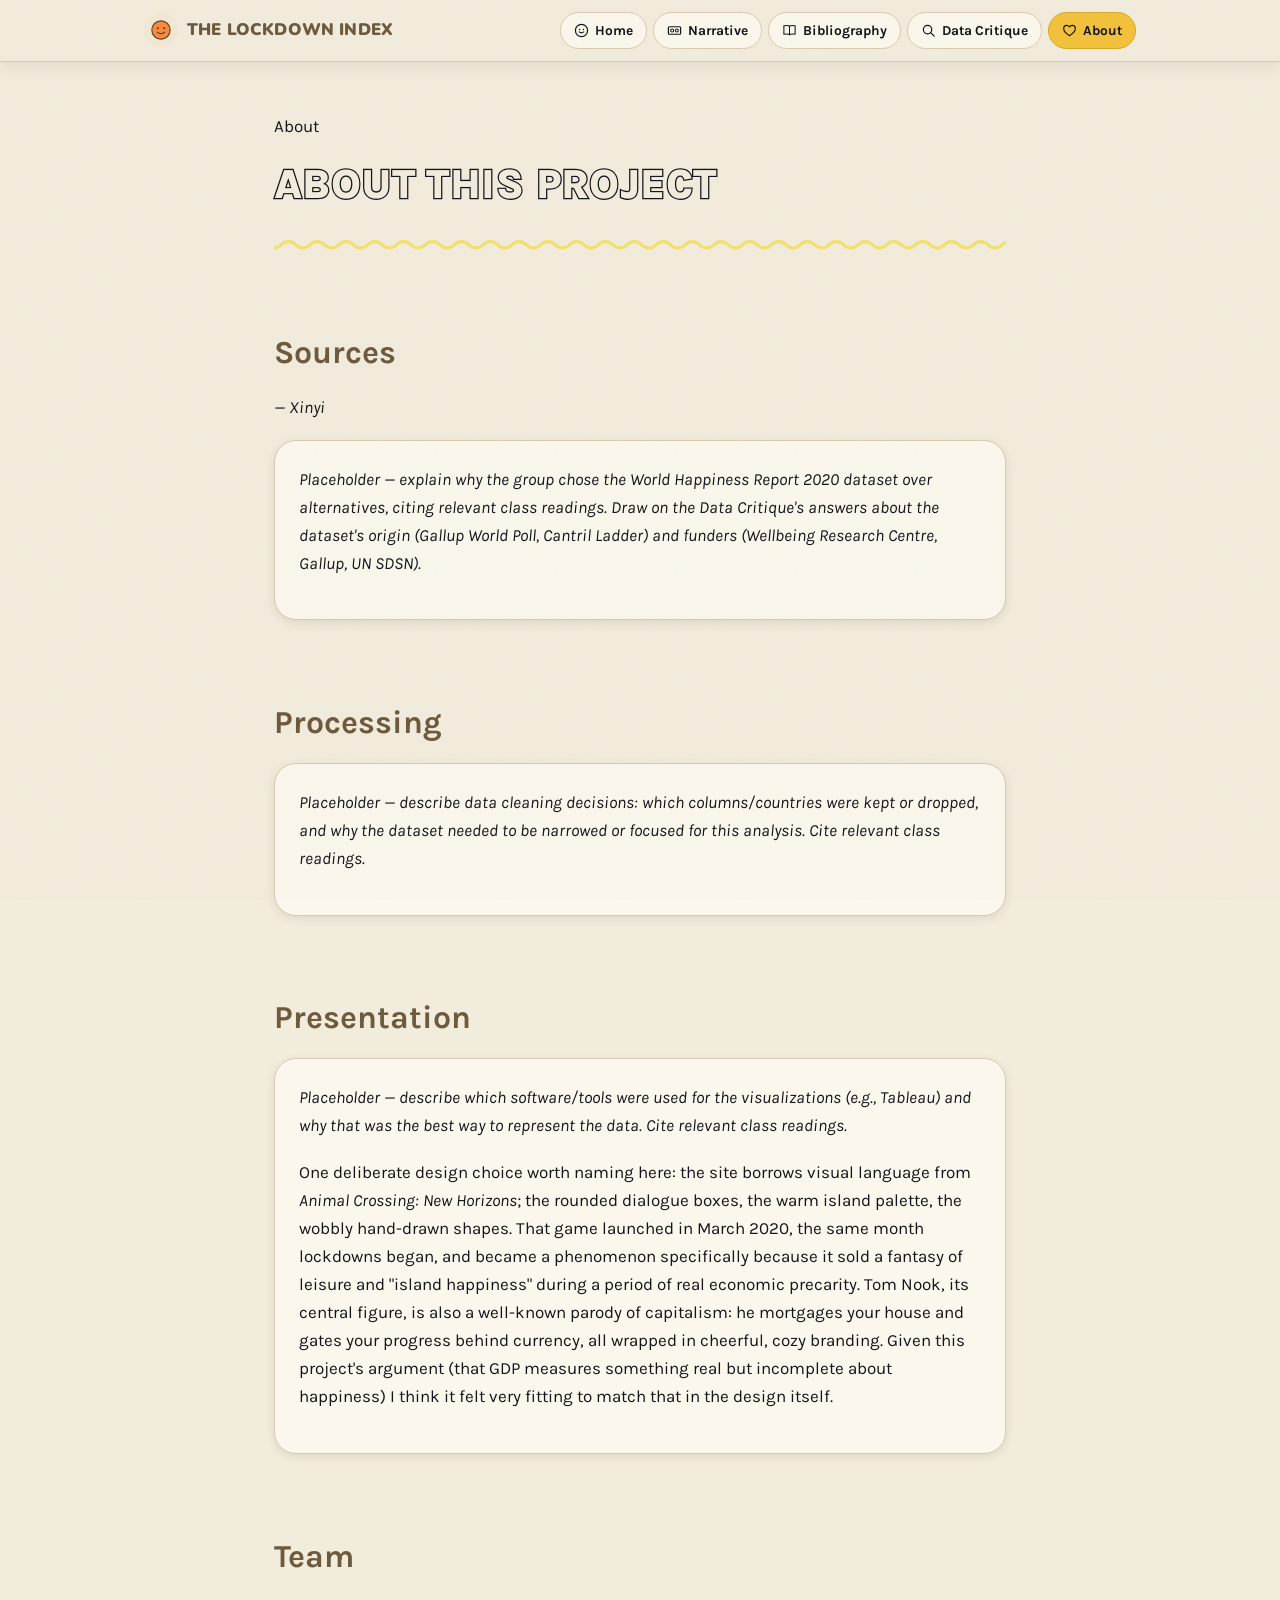
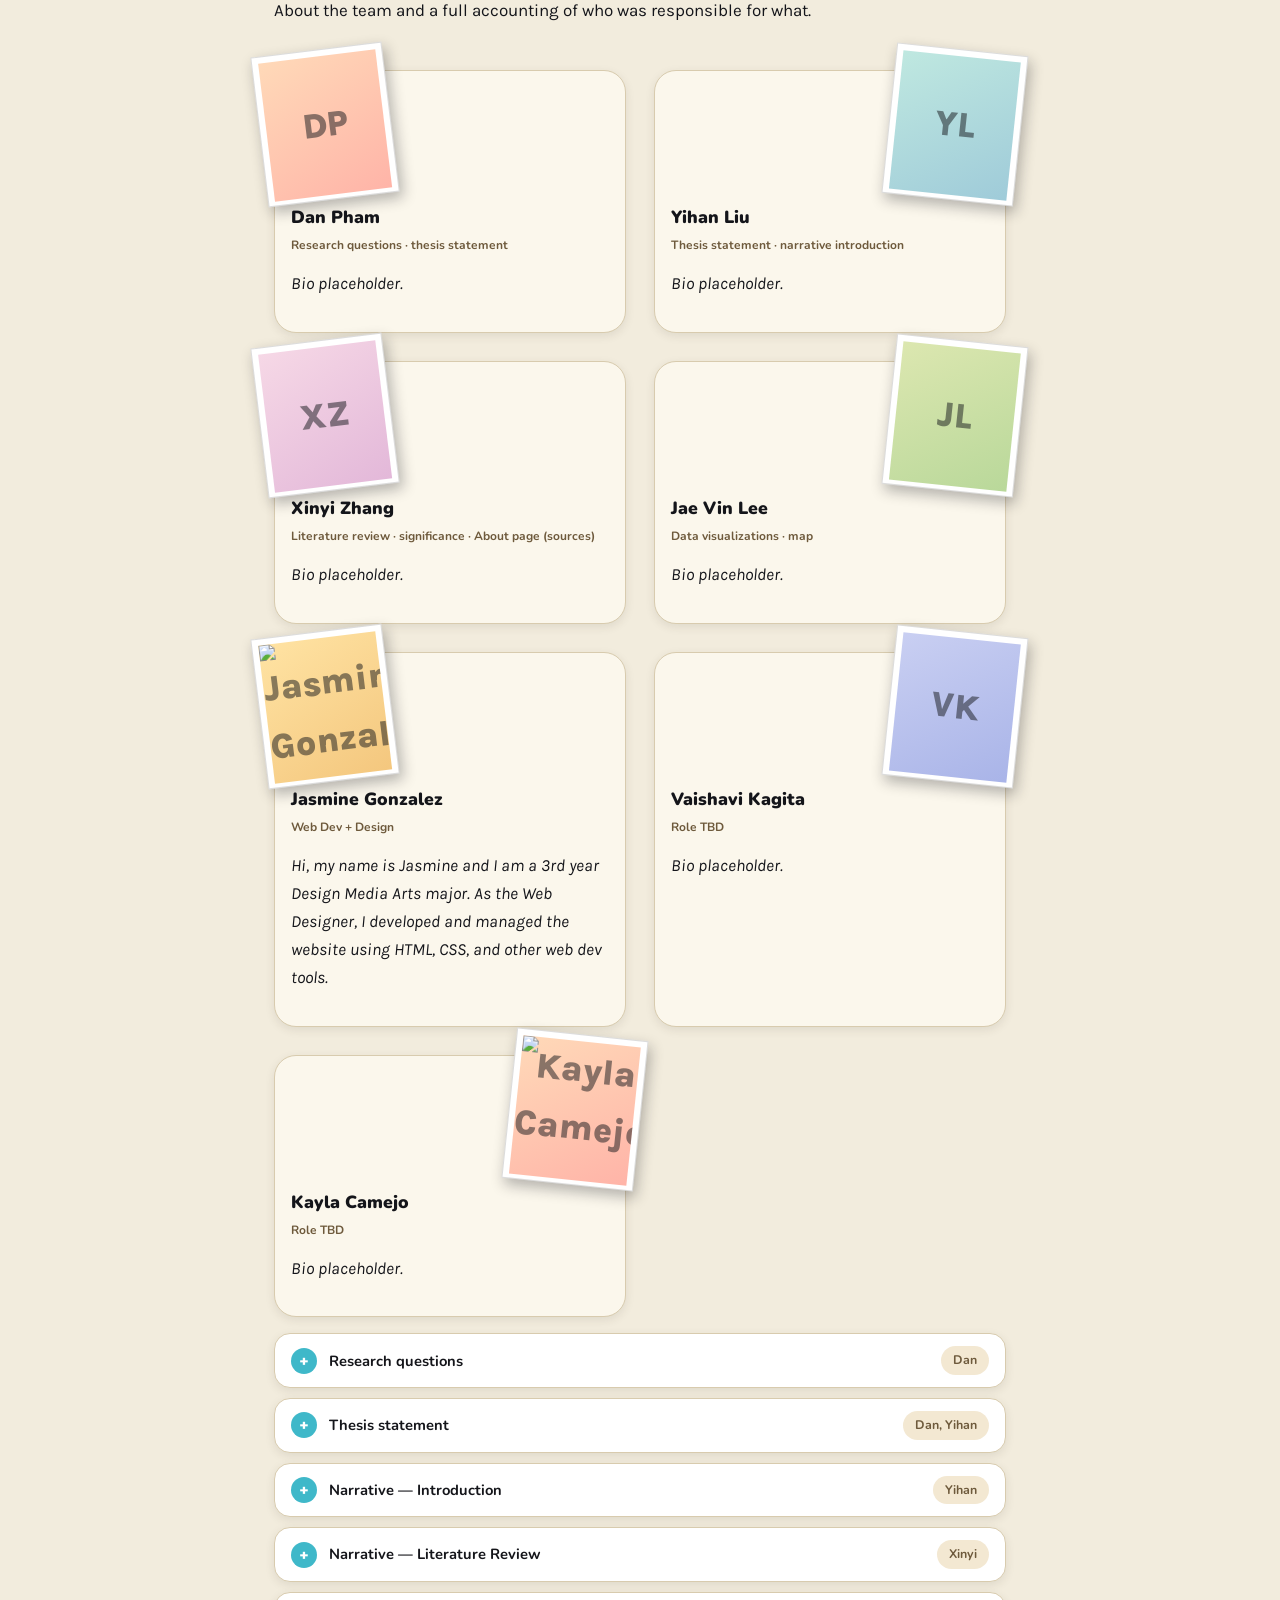
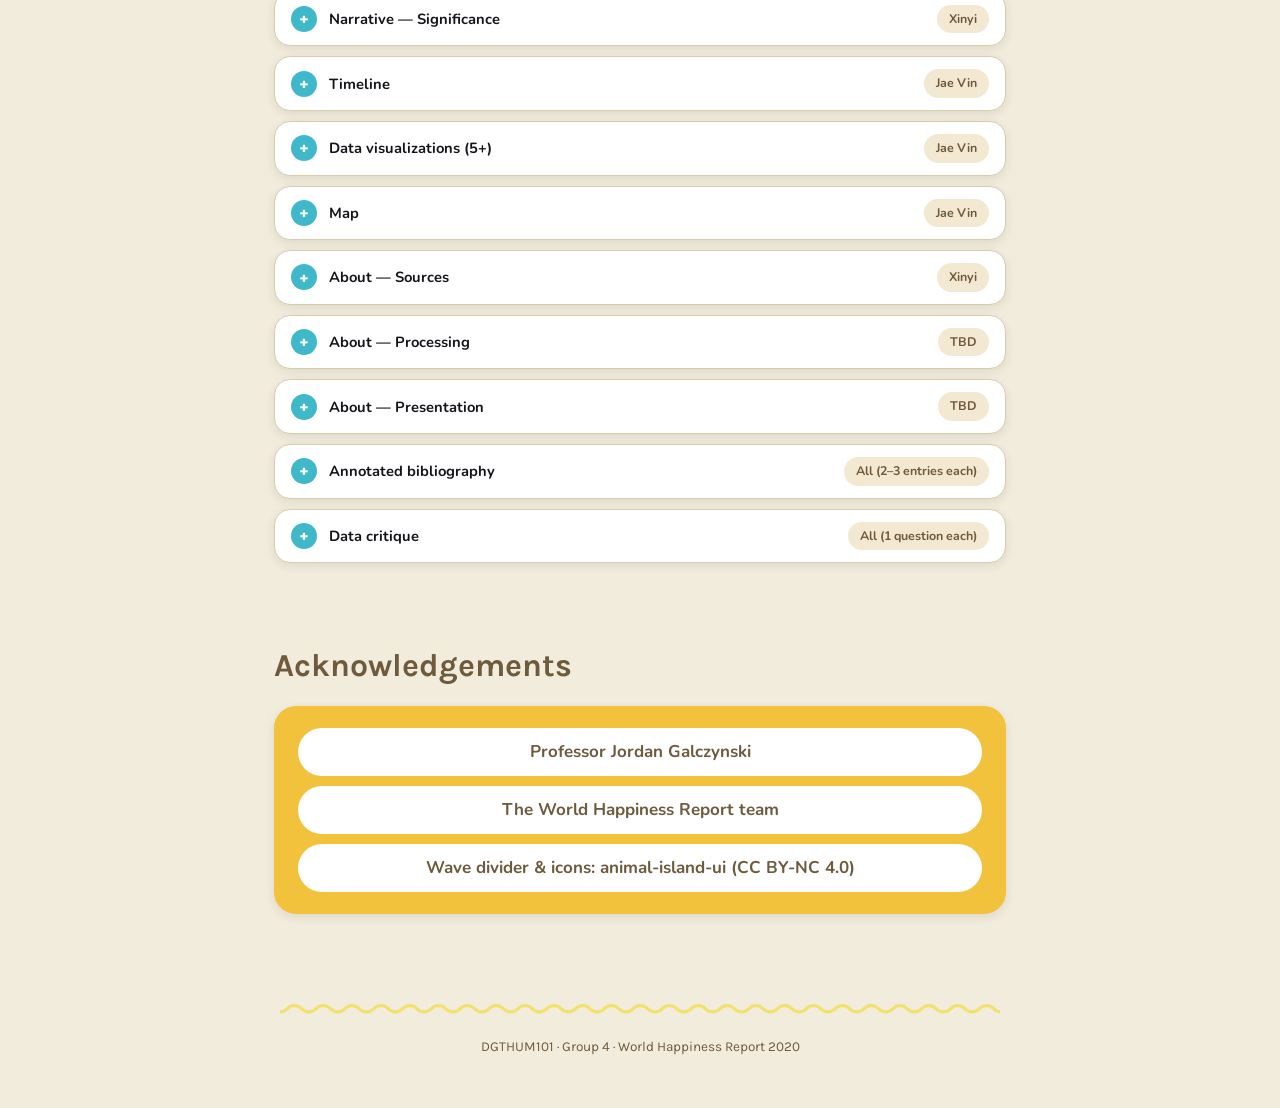
==== about.html @ 24c715d3 "Update about.html" ====
<!DOCTYPE html>
<html lang="en">
<head>
<meta charset="UTF-8">
<meta name="viewport" content="width=device-width, initial-scale=1.0">
<title>About — The Lockdown Index</title>
<link rel="stylesheet" href="css/style.css">
</head>
<body>
<header class="site-nav">
  <div class="wide">
    <a class="brand" href="index.html">
      <span class="brand-badge"><svg viewBox="0 0 24 24" fill="none"><circle cx="12" cy="12" r="10" fill="#FF8A3D" stroke="#5C4A34" stroke-width="1.3"/><circle cx="8.5" cy="10" r="1.2" fill="#5C4A34"/><circle cx="15.5" cy="10" r="1.2" fill="#5C4A34"/><path d="M8 14.5Q12 17.5 16 14.5" stroke="#5C4A34" stroke-width="1.4" fill="none" stroke-linecap="round"/></svg></span>
      The Lockdown Index
    </a>
    <nav>
      <a href="index.html"><svg class="ico" viewBox="0 0 16 16" fill="none"><circle cx="8" cy="8" r="6.5" stroke="currentColor" stroke-width="1.3"/><circle cx="6" cy="7" r="0.8" fill="currentColor"/><circle cx="10" cy="7" r="0.8" fill="currentColor"/><path d="M5.5 9.5Q8 11.5 10.5 9.5" stroke="currentColor" stroke-width="1.1" fill="none" stroke-linecap="round"/></svg>Home</a>
      <a href="narrative.html"><svg class="ico" viewBox="0 0 16 16" fill="none"><rect x="1.5" y="4" width="13" height="8" rx="1" stroke="currentColor" stroke-width="1.3"/><circle cx="5.5" cy="8" r="1.6" stroke="currentColor" stroke-width="1.1"/><circle cx="10.5" cy="8" r="1.6" stroke="currentColor" stroke-width="1.1"/></svg>Narrative</a>
      <a href="bibliography.html"><svg class="ico" viewBox="0 0 16 16" fill="none"><path d="M8 3.5C6.8 2.6 4.8 2.4 2 3v9c2.8-.6 4.8-.4 6 .5 1.2-.9 3.2-1.1 6-.5V3c-2.8-.6-4.8-.4-6 .5Z" stroke="currentColor" stroke-width="1.1" stroke-linejoin="round"/><path d="M8 3.5v9" stroke="currentColor" stroke-width="1.1"/></svg>Bibliography</a>
      <a href="data-critique.html"><svg class="ico" viewBox="0 0 16 16" fill="none"><circle cx="7" cy="7" r="4.5" stroke="currentColor" stroke-width="1.3"/><path d="M10.3 10.3 14 14" stroke="currentColor" stroke-width="1.3" stroke-linecap="round"/></svg>Data Critique</a>
      <a href="about.html"><svg class="ico" viewBox="0 0 16 16" fill="none"><path d="M8 13.5S1.8 9.9 1.8 5.9C1.8 3.9 3.3 2.5 5.1 2.5c1.1 0 2.1.6 2.9 1.6.8-1 1.8-1.6 2.9-1.6 1.8 0 3.3 1.4 3.3 3.4 0 4-6.2 7.6-6.2 7.6Z" stroke="currentColor" stroke-width="1.2" stroke-linejoin="round"/></svg>About</a>
    </nav>
  </div>
</header>

<section class="wrap reveal" style="padding-top:50px;">
  <span class="eyebrow" style="display:block; margin-bottom:10px;">About</span>
  <h1 style="font-size:clamp(1.9rem,4vw,2.6rem)">About This Project</h1>
  <div class="wave-divider" aria-hidden="true"></div>

  <h2>Sources</h2>
  <p><em>— Xinyi</em></p>
  <div class="card">
    <p><em>Placeholder — explain why the group chose the World Happiness Report 2020 dataset over alternatives, citing relevant class readings. Draw on the Data Critique's answers about the dataset's origin (Gallup World Poll, Cantril Ladder) and funders (Wellbeing Research Centre, Gallup, UN SDSN).</em></p>
  </div>

  <h2>Processing</h2>
  <div class="card">
    <p><em>Placeholder — describe data cleaning decisions: which columns/countries were kept or dropped, and why the dataset needed to be narrowed or focused for this analysis. Cite relevant class readings.</em></p>
  </div>

  <h2>Presentation</h2>
  <div class="card">
    <p><em>Placeholder — describe which software/tools were used for the visualizations (e.g., Tableau) and why that was the best way to represent the data. Cite relevant class readings.</em></p>
    <p>One deliberate design choice worth naming here: the site borrows visual language from <em>Animal Crossing: New Horizons</em>; the rounded dialogue boxes, the warm island palette, the wobbly hand-drawn shapes. That game launched in March 2020, the same month lockdowns began, and became a phenomenon specifically because it sold a fantasy of leisure and "island happiness" during a period of real economic precarity. Tom Nook, its central figure, is also a well-known parody of capitalism: he mortgages your house and gates your progress behind currency, all wrapped in cheerful, cozy branding. Given this project's argument (that GDP measures something real but incomplete about happiness) I think it felt very fitting to match that in the design itself.</p>
  </div>

  <h2>Team</h2>
  <p>About the team and a full accounting of who was responsible for what.</p>
  <!-- btw to swap in a real photo: replace <div class="photo">XX</div> with
       <div class="photo"><img src="assets/img/yourname.jpg" alt="Name"></div> -->

  <div class="bio-grid">
    <div class="bio-card"><div class="polaroid polaroid-left"><div class="photo">DP</div></div><h3>Dan Pham</h3><p class="role">Research questions · thesis statement</p><p><em>Bio placeholder.</em></p></div>
    <div class="bio-card"><div class="polaroid polaroid-right"><div class="photo">YL</div></div><h3>Yihan Liu</h3><p class="role">Thesis statement · narrative introduction</p><p><em>Bio placeholder.</em></p></div>
    <div class="bio-card"><div class="polaroid polaroid-left"><div class="photo">XZ</div></div><h3>Xinyi Zhang</h3><p class="role">Literature review · significance · About page (sources)</p><p><em>Bio placeholder.</em></p></div>
    <div class="bio-card"><div class="polaroid polaroid-right"><div class="photo">JL</div></div><h3>Jae Vin Lee</h3><p class="role">Data visualizations · map</p><p><em>Bio placeholder.</em></p></div>
<div class="bio-card"><div class="polaroid polaroid-left"><div class="photo"><img src="https://media.licdn.com/dms/image/v2/D5603AQHyYE_ZLEH10w/profile-displayphoto-shrink_800_800/B56ZaaCefDG4Ac-/0/1746341062933?e=1786579200&v=beta&t=XtdCIUmSx7S0m_EytQ34dIYVS0S2Y4coOdFLhphQ9JE" alt="Jasmine Gonzalez"></div></div><h3>Jasmine Gonzalez</h3><p class="role">Web Dev + Design </p><p><em>Hi, my name is Jasmine and I am a 3rd year Design Media Arts major. As the Web Designer, I developed and managed the website using HTML, CSS, and other web dev tools.</em></p></div>
    <div class="bio-card"><div class="polaroid polaroid-right"><div class="photo">VK</div></div><h3>Vaishavi Kagita</h3><p class="role">Role TBD</p><p><em>Bio placeholder.</em></p></div>
<div class="bio-card"><div class="polaroid polaroid-right"><div class="photo"><img src="https://i.postimg.cc/fWCf961j/Kayla-Camejo.jpg" alt="Kayla Camejo"></div></div><h3>Kayla Camejo</h3><p class="role">Role TBD</p><p><em>Bio placeholder.</em></p></div>  </div>

  <ul class="role-list">
    <li class="role-row"><span class="role-badge">+</span><span class="role-name">Research questions</span><span class="role-who">Dan</span></li>
    <li class="role-row"><span class="role-badge">+</span><span class="role-name">Thesis statement</span><span class="role-who">Dan, Yihan</span></li>
    <li class="role-row"><span class="role-badge">+</span><span class="role-name">Narrative — Introduction</span><span class="role-who">Yihan</span></li>
    <li class="role-row"><span class="role-badge">+</span><span class="role-name">Narrative — Literature Review</span><span class="role-who">Xinyi</span></li>
    <li class="role-row"><span class="role-badge">+</span><span class="role-name">Narrative — Significance</span><span class="role-who">Xinyi</span></li>
    <li class="role-row"><span class="role-badge">+</span><span class="role-name">Timeline</span><span class="role-who">Jae Vin</span></li>
    <li class="role-row"><span class="role-badge">+</span><span class="role-name">Data visualizations (5+)</span><span class="role-who">Jae Vin</span></li>
    <li class="role-row"><span class="role-badge">+</span><span class="role-name">Map</span><span class="role-who">Jae Vin</span></li>
    <li class="role-row"><span class="role-badge">+</span><span class="role-name">About — Sources</span><span class="role-who">Xinyi</span></li>
    <li class="role-row"><span class="role-badge">+</span><span class="role-name">About — Processing</span><span class="role-who">TBD</span></li>
    <li class="role-row"><span class="role-badge">+</span><span class="role-name">About — Presentation</span><span class="role-who">TBD</span></li>
    <li class="role-row"><span class="role-badge">+</span><span class="role-name">Annotated bibliography</span><span class="role-who">All (2–3 entries each)</span></li>
    <li class="role-row"><span class="role-badge">+</span><span class="role-name">Data critique</span><span class="role-who">All (1 question each)</span></li>
  </ul>

  <h2>Acknowledgements</h2>
  <div class="ac-settings-panel">
    <p>Professor Jordan Galczynski</p>
    <p>The World Happiness Report team</p>
    <p>Wave divider &amp; icons: animal-island-ui (CC BY-NC 4.0)</p>
  </div>

</section>

<footer>
  <div class="wrap">DGTHUM101 · Group 4 · World Happiness Report 2020</div>
</footer>

<script src="js/main.js"></script>
</body>
</html>
---- css/style.css ----
/* ============================================================
   THE LOCKDOWN INDEX — style system
   2019–2020, disposable-camera flash, scrapbook-collage aesthetic
   built around the World Happiness Report's ladder score.
   ============================================================ */

@import url('https://fonts.googleapis.com/css2?family=Karla:wght@400;500;600;700;800&family=IBM+Plex+Mono:wght@500&family=Nunito:wght@500;700;900&display=swap');

:root {
  --paper:   #F2ECDD; /* disposable-camera flash white balance */
  --ink:     #14151A; /* near-black */
  --pink:    #FF5FA8; /* Cuco logo / heart stickers */
  --sunset:  #FF8A3D; /* sunset gradient */
  --frog:    #7ED957; /* sunglasses-frog green */
  --flash:   #3FB8C9; /* disposable flash teal / mask blue */
  --line:    rgba(20,21,26,0.15);
  --max-w: 780px;

  /* secondary "island" palette — warm/soft, used for AC-flavored touches
     (nav, RQ tags, the homepage's lower sections) layered on top of the
     main scrapbook palette above, not replacing it */
  --ac-bg:      #FBF7EC;
  --ac-bg2:     #F3E8D2;
  --ac-border:  #D8CBAE;
  --ac-text:    #6E5A3C;
  --ac-text2:   #9F927D;
  --ac-gold:    #F3C23C;
  --ac-teal:    #3FB8C9; /* same hue as --flash, keeps the two palettes related */
  --ac-radius:  22px;
  --ac-shadow:  0 3px 10px rgba(61,52,40,0.1);
  --ac-shadow-lg: 0 10px 26px rgba(61,52,40,0.14);
}

* { box-sizing: border-box; }
html { scroll-behavior: smooth; }

/* ---------- grain / slight JPEG-compression texture, over everything ---------- */
body::after {
  content: "";
  position: fixed;
  inset: 0;
  z-index: 999;
  pointer-events: none;
  opacity: 0.05;
  mix-blend-mode: multiply;
  background-image: url("data:image/svg+xml;utf8,<svg xmlns='http://www.w3.org/2000/svg' width='120' height='120'><filter id='n'><feTurbulence type='fractalNoise' baseFrequency='0.85' numOctaves='2' stitchTiles='stitch'/></filter><rect width='100%25' height='100%25' filter='url(%23n)'/></svg>");
}

body {
  margin: 0;
  background: var(--paper);
  color: var(--ink);
  font-family: 'Karla', sans-serif;
  font-size: 17px;
  line-height: 1.65;
  overflow-x: hidden;
}

h1, .display {
  font-family: 'Karla', sans-serif;
  font-weight: 800;
  text-transform: uppercase;
  letter-spacing: 0.01em;
  -webkit-text-stroke: 1.5px var(--ink);
  paint-order: stroke fill;
  margin: 0 0 0.4em;
}

h1 { font-size: clamp(2.4rem, 6.5vw, 4.4rem); -webkit-text-stroke: 2.5px var(--ink); color: var(--paper); }
h2 { font-family: 'Karla', sans-serif; font-weight: 700; text-transform: none; letter-spacing: 0; font-size: clamp(1.4rem, 3vw, 2rem); margin: 2.4em 0 0.4em; color: var(--ac-text); -webkit-text-stroke: 0; }
h3 { font-family: 'Karla', sans-serif; font-size: 1.1rem; font-weight: 700; text-transform: none; -webkit-text-stroke: 0; letter-spacing: 0; margin: 0 0 0.4em; }

a { color: var(--ink); text-decoration-color: var(--pink); text-decoration-thickness: 3px; }
a:hover { color: #7A0038; }

p { margin: 0 0 1.1em; }

.wrap { max-width: var(--max-w); margin: 0 auto; padding: 0 24px; }
.wide { max-width: 1040px; margin: 0 auto; padding: 0 24px; }

/* ---------- timestamp motif ---------- */
.stamp {
  position: absolute;
  font-family: 'IBM Plex Mono', monospace;
  font-weight: 500;
  font-size: 0.72rem;
  color: var(--sunset);
  background: rgba(20,21,26,0.55);
  padding: 2px 6px;
  border-radius: 2px;
  letter-spacing: 0.03em;
  pointer-events: none;
}

/* ---------- Nav ---------- */
.site-nav {
  position: sticky;
  top: 0;
  z-index: 50;
  background: var(--paper);
  border-bottom: 1px solid var(--ac-border);
  box-shadow: 0 4px 14px rgba(61,52,40,0.08);
}

.site-nav .wide { display: flex; align-items: center; justify-content: space-between; padding-top: 12px; padding-bottom: 12px; flex-wrap: wrap; gap: 10px; }

.brand { display: flex; align-items: center; gap: 9px; font-family: 'Nunito', sans-serif; font-weight: 900; font-size: 1.05rem; text-decoration: none; color: var(--ac-text); text-transform: uppercase; letter-spacing: 0.01em; }
.brand svg { width: 22px; height: 22px; display: block; }
.brand .brand-badge {
  display: flex;
  align-items: center;
  justify-content: center;
  width: 34px;
  height: 34px;
  border-radius: 50%;
  background: var(--ac-bg2);
}

.site-nav nav { display: flex; gap: 6px; flex-wrap: wrap; font-weight: 700; font-size: 0.86rem; align-items: center; }
.site-nav nav a {
  text-decoration: none;
  padding: 6px 13px;
  border-radius: 999px;
  border: 1.5px solid var(--ac-border);
  display: flex;
  align-items: center;
  gap: 6px;
  color: var(--ink);
  background: var(--ac-bg);
  transition: background 0.15s ease, border-color 0.15s ease;
}
.site-nav nav a:hover { background: var(--ac-bg2); border-color: var(--ac-text2); }
.site-nav nav a.active { background: var(--ac-gold); border-color: #D9A926; }
.site-nav nav a .ico { width: 15px; height: 15px; flex-shrink: 0; }

/* ---------- Hero / sticker field (index only) ---------- */
.hero {
  position: relative;
  padding: 84px 0 30px;
  text-align: center;
  overflow: hidden;
  background: #6FA3AC;
  color: var(--paper);
}

.hero .eyebrow {
  font-family: 'IBM Plex Mono', monospace;
  text-transform: uppercase;
  letter-spacing: 0.16em;
  font-size: 0.75rem;
  color: var(--ac-gold);
  margin-bottom: 16px;
  position: relative;
  z-index: 3;
}

.hero h1 { max-width: 780px; margin: 0 auto; position: relative; z-index: 3; }

.hero .sub {
  max-width: 620px;
  margin: 16px auto 0;
  color: #D9D4C4;
  font-size: 1.05rem;
  position: relative;
  z-index: 3;
}

/* title-orbit wraps just the eyebrow + h1, giving the stickers a frame to
   ring around — generous top/bottom padding so they can sit outside the
   text's own box without getting clipped or colliding with .sub below. */
.title-orbit {
  position: relative;
  padding: 40px 0 40px;
  max-width: 900px;
  margin: 0 auto;
}

.sticker-field {
  position: absolute;
  inset: 0;
  z-index: 1; /* sits behind the title text (z-index 3) so letters stay legible */
  pointer-events: none;
}

/* second, wider decorative layer — anchors to the whole .hero rather than
   just the title box, so a few stickers can drift near the research
   questions lower down. Hidden on narrow screens where there's no
   margin outside the card list to put them. */
.sticker-field.ambient { display: none; }
@media (min-width: 900px) {
  .sticker-field.ambient { display: block; }
}

.sticker {
  position: absolute;
  width: 64px;
  height: 64px;
  will-change: transform;
}
.sticker img { transform: scale(1.4); }

.rq-list {
  list-style: none;
  margin: 40px auto 0;
  padding: 0;
  max-width: 720px;
  display: grid;
  gap: 14px;
  text-align: left;
  position: relative;
  z-index: 3;
}

.rq-list li {
  background: var(--ac-bg);
  color: var(--ink);
  border: 1.5px solid var(--ac-border);
  border-radius: var(--ac-radius);
  padding: 16px 20px;
  box-shadow: var(--ac-shadow);
  transition: transform 0.18s ease, box-shadow 0.18s ease;
}
.rq-list li:hover { transform: translateY(-3px); box-shadow: var(--ac-shadow-lg); }

.rq-tag {
  font-family: 'Nunito', sans-serif;
  font-weight: 700;
  font-size: 0.68rem;
  color: var(--ac-text);
  background: var(--ac-gold);
  display: inline-block;
  padding: 3px 11px;
  border-radius: 999px;
  margin-bottom: 8px;
  letter-spacing: 0.02em;
}

/* ---------- Ladder scroll strip ---------- */
.ladder-strip { position: relative; padding: 36px 0 0; background: #6FA3AC; }
.ladder-track { position: relative; height: 6px; background: rgba(242,236,221,0.2); border-radius: 4px; max-width: 720px; margin: 0 auto; }
.ladder-track::before { content: ""; position: absolute; inset: 0; border-radius: 4px; background: linear-gradient(90deg, var(--pink), var(--sunset) 55%, var(--frog)); }
.ladder-labels { max-width: 720px; margin: 10px auto 0; display: flex; justify-content: space-between; font-family: 'IBM Plex Mono', monospace; font-size: 0.78rem; color: #D9D4C4; }

/* organic shoreline transition from the dark hero into the paper content
   below — an island coastline instead of a hard rectangular cut */
.shore-divider { display: block; line-height: 0; background: #6FA3AC; }
.shore-divider svg { display: block; width: 100%; height: 56px; }

/* the "island" panel — wraps the homepage's lower sections in one warm
   rounded container instead of separate disconnected blocks */
.island {
  background: var(--ac-bg2);
  padding: 8px 0 40px;
}
.island .wrap { padding-top: 28px; }

/* ---------- Narrative jump-menu — Animal Crossing dialogue-box style ---------- */

/* shared: keep the nav out of doc flow on mobile so it doesn't push content
   around before JS/CSS decides which variant to show */
.narrative-toc { position: relative; z-index: 45; }

/* ===== Desktop: floating Animal Crossing-style dialogue box ===== */
.ac-menu { display: none; }

@media (min-width: 1140px) {
  .ac-menu {
    display: block;
    position: fixed;
    top: 50%;
    right: 20px;
    transform: translateY(-50%);
    width: 208px;
    z-index: 45;
    font-family: 'Nunito', 'Karla', sans-serif;
  }

  /* the butter-yellow options textbox — sits up and to the right, so it
     overlaps down onto the right corner of the name/speech bubble below */
  .ac-panel { position: relative; padding: 20px 16px 28px 22px; margin-left: 26px; }
  .ac-panel-bg {
    position: absolute;
    inset: 0;
    width: 100%;
    height: 100%;
    z-index: 0;
  }
  .ac-panel-list {
    position: relative;
    z-index: 1;
    list-style: none;
    margin: 0;
    padding: 0;
    display: grid;
    gap: 12px;
  }
  .ac-panel a {
    position: relative;
    display: block;
    text-decoration: none;
    color: #6E6259;
    font-family: 'Nunito', sans-serif;
    font-weight: 700;
    font-size: 0.86rem;
    line-height: 1.3;
  }
  /* the highlight is a low, partial band behind the text — covering
     roughly the bottom 60% of the letterforms, offset toward the
     baseline, the way it actually reads in-game rather than a pill that
     fully encloses the text */
  .ac-panel a .ac-label { position: relative; display: inline-block; padding: 1px 6px; }
  .ac-panel a .ac-label::before {
    content: "";
    position: absolute;
    z-index: -1;
    left: -6px;
    right: -6px;
    bottom: 0;
    height: 62%;
    border-radius: 999px;
    background: transparent;
    transition: background 0.12s ease;
  }
  .ac-panel a:hover .ac-label::before,
  .ac-panel a.active .ac-label::before {
    background: #F3C23C;
  }
  /* hand cursor — the one element that DOES get an outline, since that's
     how it reads in-game (a white glove with a dark line around it) */
  .ac-cursor {
    position: absolute;
    left: -19px;
    top: 50%;
    transform: translateY(-55%) scale(0.9);
    opacity: 0;
    transition: opacity 0.12s ease;
    pointer-events: none;
  }
  .ac-panel a:hover .ac-cursor,
  .ac-panel a.active .ac-cursor { opacity: 1; }

  /* the name + "Menu" bubble — ONE unit, pulled left so the panel above
     overlaps down onto its right corner, matching the reference layout */
  .ac-speech-wrap { position: relative; width: 90%; margin: -8px 0 0 -8px; height: 60px; }
  .ac-speech-bg {
    position: absolute;
    inset: 0;
    width: 100%;
    height: 100%;
  }
  /* nameplate — reddish, sitting a little off-kilter with a slight tilt,
     like a tag that's been stuck on rather than perfectly placed */
  .ac-nameplate {
    position: absolute;
    top: -13px;
    left: 2px;
    z-index: 2;
    width: fit-content;
    background: #E8677E;
    border-radius: 999px;
    padding: 2px 14px;
    font-family: 'Nunito', sans-serif;
    font-weight: 700;
    font-size: 0.74rem;
    color: #FFF3DC;
    box-shadow: 0 3px 6px rgba(20,21,26,0.22);
    transform: rotate(-7deg);
  }
  .ac-speech-text {
    position: relative;
    z-index: 1;
    height: 100%;
    display: flex;
    align-items: center;
    justify-content: center;
    padding-top: 8px;
    font-family: 'Nunito', sans-serif;
    font-weight: 900;
    font-size: 0.9rem;
    color: #6E6259;
  }
  .speech-icon { width: 18px; height: 15px; margin-right: 2px; }
}

@media (min-width: 1140px) and (max-height: 700px) {
  .ac-menu { position: sticky; top: 90px; transform: none; margin-left: auto; }
}

/* ===== Mobile/tablet fallback: simple sticky pill bar ===== */
.toc-mobile {
  position: sticky;
  top: 61px;
  background: var(--paper);
  padding: 10px 0 14px;
}
.toc-mobile .toc-box { max-width: 1000px; margin: 0 auto; padding: 0 24px; }
.toc-mobile .toc-panel {
  background: #FBE9AE;
  border-radius: 24px;
  box-shadow: 0 5px 12px rgba(20,21,26,0.15);
  padding: 10px 14px;
}
.toc-mobile .toc-row {
  display: flex;
  gap: 8px;
  overflow-x: auto;
  -webkit-overflow-scrolling: touch;
  scrollbar-width: thin;
  padding-bottom: 2px;
}
.toc-mobile .toc-label {
  font-family: 'Nunito', sans-serif;
  font-weight: 700;
  font-size: 0.8rem;
  color: #7A6A55;
  align-self: center;
  flex-shrink: 0;
  padding-right: 6px;
  white-space: nowrap;
}
.toc-mobile a {
  flex-shrink: 0;
  white-space: nowrap;
  display: inline-flex;
  align-items: center;
  font-family: 'Nunito', sans-serif;
  font-weight: 500;
  font-size: 0.84rem;
  padding: 7px 15px;
  border-radius: 999px;
  background: #FFF6E4;
  text-decoration: none;
  color: #6E6259;
  box-shadow: 0 3px 6px rgba(20,21,26,0.14);
  transition: background 0.15s ease, transform 0.12s ease;
}
.toc-mobile a:hover { transform: translateY(-2px); }
.toc-mobile a.active { background: #F3C23C; color: #5E4E20; }

@media (min-width: 1140px) {
  .toc-mobile { display: none; }
}

/* ---------- Back to top ---------- */
.back-to-top {
  position: fixed;
  right: 20px;
  bottom: 20px;
  z-index: 60;
  width: 46px;
  height: 46px;
  border-radius: 50%;
  background: #F8F8F0;
  color: var(--ac-text);
  border: none;
  display: flex;
  align-items: center;
  justify-content: center;
  cursor: pointer;
  box-shadow: 0 4px 0 0 #BDAEA0;
  opacity: 0;
  transform: translateY(10px);
  pointer-events: none;
  transition: opacity 0.2s ease, transform 0.2s ease, box-shadow 0.15s ease;
}
.back-to-top.is-visible { opacity: 1; transform: translateY(0); pointer-events: auto; }
.back-to-top:hover { background: var(--ac-gold); box-shadow: 0 5px 0 0 #BDAEA0; transform: translateY(-1px); }
.back-to-top:active { box-shadow: 0 1px 0 0 #BDAEA0; transform: translateY(3px); }
.back-to-top svg { width: 18px; height: 18px; }

@media (max-width: 560px) {
  .toc-mobile { top: 0; }
}

/* ---------- reveal-on-scroll ---------- */
.reveal { opacity: 0; transform: translateY(22px); transition: opacity 0.55s ease, transform 0.55s ease; }
.reveal.is-visible { opacity: 1; transform: translateY(0); }

/* ---------- Sections / cards ---------- */
section { padding: 20px 0; }

.card { background: var(--ac-bg); border: 1.5px solid var(--ac-border); border-radius: var(--ac-radius); padding: 24px; box-shadow: var(--ac-shadow); transition: transform 0.18s ease, box-shadow 0.18s ease; }
.card:hover { transform: translateY(-3px); box-shadow: var(--ac-shadow-lg); }

/* ---------- Lifted-shadow button/card (from animal-island-ui's real
   .btn-primary values — a flat offset shadow with no blur, for select
   stand-out elements only, not applied globally) ---------- */
.btn-lifted {
  display: inline-flex;
  align-items: center;
  gap: 6px;
  font-family: 'Nunito', sans-serif;
  font-weight: 700;
  font-size: 0.92rem;
  text-decoration: none;
  color: #794F27;
  background: #F8F8F0;
  border-radius: 50px;
  padding: 11px 26px;
  box-shadow: 0 5px 0 0 #BDAEA0;
  transition: transform 0.15s ease, box-shadow 0.15s ease;
}
.btn-lifted:hover { transform: translateY(-1px); box-shadow: 0 6px 0 0 #BDAEA0; color: #794F27; }
.btn-lifted:active { transform: translateY(2px); box-shadow: 0 1px 0 0 #BDAEA0; }

.card.card-lifted { box-shadow: 0 6px 0 0 #BDAEA0; }
.card.card-lifted:hover { box-shadow: 0 8px 0 0 #BDAEA0; transform: translateY(-3px); }

.wave-divider {
  height: 10px;
  margin: 22px 0 30px;
  background-image: url('../assets/img/ac-icons/wave-yellow.svg');
  background-repeat: repeat-x;
  background-size: auto 10px;
}

.viz-slot, .map-slot, .timeline-slot {
  position: relative;
  border: 3px dashed var(--ac-border);
  border-radius: var(--ac-radius);
  background: var(--ac-bg);
  padding: 32px 20px;
  text-align: center;
  margin: 26px 0;
  color: var(--ac-text);
}
.viz-slot h4, .map-slot h4, .timeline-slot h4 { font-family: 'Nunito', sans-serif; font-weight: 700; font-size: 0.82rem; text-transform: uppercase; letter-spacing: 0.04em; margin: 0 0 6px; display: flex; align-items: center; justify-content: center; gap: 6px; }
.slot-icon { width: 20px; height: 20px; display: inline-block; }

.viz-grid { display: grid; grid-template-columns: repeat(auto-fit, minmax(260px, 1fr)); gap: 20px; }

/* ---------- polaroid / postcard grid (the world, embedded) ---------- */
.postcard-grid {
  display: grid;
  grid-template-columns: repeat(3, 1fr);
  gap: 6px;
  max-width: 720px;
  margin: 24px auto;
  background: var(--ac-bg2);
  padding: 10px;
  border-radius: var(--ac-radius);
  box-shadow: var(--ac-shadow);
}
.postcard {
  position: relative;
  aspect-ratio: 1;
  border-radius: 14px;
  background: linear-gradient(135deg, var(--flash), var(--pink));
  display: flex;
  align-items: flex-end;
  padding: 10px;
  color: #fff;
  font-family: 'IBM Plex Mono', monospace;
  font-size: 0.7rem;
  text-transform: uppercase;
  letter-spacing: 0.03em;
  overflow: hidden;
}
.postcard:nth-child(3n+2) { background: linear-gradient(135deg, var(--sunset), var(--pink)); }
.postcard:nth-child(3n+3) { background: linear-gradient(135deg, var(--frog), var(--flash)); }
.postcard .country { font-weight: 700; }
.postcard .stamp { top: 8px; right: 8px; }

blockquote { border-left: 4px solid var(--sunset); margin: 20px 0; padding: 4px 0 4px 18px; font-style: italic; color: #45415e; }

/* ---------- Bibliography ---------- */
.bib-entry { padding: 18px 20px; margin-bottom: 12px; background: var(--ac-bg); border: 1.5px solid var(--ac-border); border-radius: 16px; box-shadow: var(--ac-shadow); }
.bib-entry:last-child { margin-bottom: 0; }
.bib-cite { font-weight: 700; margin-bottom: 6px; }
.bib-author-heading { margin-top: 44px; margin-bottom: 14px; display: inline-block; font-family: 'Nunito', sans-serif; font-weight: 700; font-size: 0.8rem; color: var(--ac-text); background: var(--ac-gold); padding: 4px 14px; border-radius: 999px; }

/* ---------- About page ---------- */
.bio-grid { display: grid; grid-template-columns: repeat(auto-fit, minmax(240px, 1fr)); gap: 28px; margin: 46px 0 10px; }
.bio-card { position: relative; background: var(--ac-bg); border: 1.5px solid var(--ac-border); border-radius: var(--ac-radius); box-shadow: var(--ac-shadow); padding: 16px; padding-top: 132px; transition: transform 0.18s ease, box-shadow 0.18s ease; }
.bio-card:hover { transform: translateY(-3px); box-shadow: var(--ac-shadow-lg); }
.bio-card h3 { margin-bottom: 4px; font-family: 'Nunito', sans-serif; font-weight: 900; }
.bio-card .role { font-family: 'Nunito', sans-serif; font-weight: 700; font-size: 0.75rem; color: var(--ac-text); }

/* tilted polaroid photo pinned to a top corner of each card — this is the
   actual team photo, sized to matter, not a tiny badge. Swap the .photo
   background for a real <img src="assets/img/yourname.jpg"> when ready. */
.polaroid {
  position: absolute;
  top: -22px;
  width: 132px;
  background: #fff;
  padding: 6px 6px 4px;
  border: 1px solid rgba(20,21,26,0.15);
  box-shadow: 3px 6px 14px rgba(20,21,26,0.3);
  z-index: 2;
}
.polaroid-left { left: -16px; transform: rotate(-7deg); }
.polaroid-right { right: -16px; transform: rotate(6deg); }
.bio-card:hover .polaroid-left { transform: rotate(-10deg) translateY(-2px); }
.bio-card:hover .polaroid-right { transform: rotate(9deg) translateY(-2px); }
.polaroid .photo {
  width: 100%;
  aspect-ratio: 0.85;
  display: flex;
  align-items: center;
  justify-content: center;
  font-family: 'Karla', sans-serif; font-weight: 800;
  font-size: 2.2rem;
  color: rgba(20,21,26,0.5);
  -webkit-text-stroke: 0;
  overflow: hidden;
}
.polaroid .photo img { width: 100%; height: 100%; object-fit: cover; display: block; }
.polaroid:nth-of-type(1) .photo, .bio-card:nth-child(6n+1) .photo { background: linear-gradient(150deg, #FFD9B8, #FFB4A8); }
.bio-card:nth-child(6n+2) .photo { background: linear-gradient(150deg, #BFE8E0, #9FCBD9); }
.bio-card:nth-child(6n+3) .photo { background: linear-gradient(150deg, #F6D8E6, #E3B8D9); }
.bio-card:nth-child(6n+4) .photo { background: linear-gradient(150deg, #DCE7B0, #B9D89A); }
.bio-card:nth-child(6n+5) .photo { background: linear-gradient(150deg, #FFE3A3, #F4C77E); }
.bio-card:nth-child(6n+6) .photo { background: linear-gradient(150deg, #C9CFF2, #A9B4E8); }

table.roles { width: 100%; border-collapse: collapse; margin: 16px 0; font-size: 0.95rem; }
table.roles th, table.roles td { text-align: left; padding: 8px 10px; border-bottom: 1px solid var(--line); }
table.roles th { font-family: 'IBM Plex Mono', monospace; font-size: 0.78rem; text-transform: uppercase; }

.role-list { list-style: none; margin: 16px 0; padding: 0; display: grid; gap: 10px; }
.role-row {
  display: flex;
  align-items: center;
  gap: 12px;
  background: #fff;
  border: 1.5px solid var(--ac-border);
  border-radius: 16px;
  padding: 12px 16px;
  box-shadow: var(--ac-shadow);
}
.role-badge {
  width: 26px;
  height: 26px;
  border-radius: 50%;
  background: var(--ac-teal);
  color: #fff;
  display: flex;
  align-items: center;
  justify-content: center;
  font-weight: 900;
  font-size: 0.9rem;
  flex-shrink: 0;
}
.role-name { flex: 1; font-family: 'Nunito', sans-serif; font-weight: 700; color: var(--ink); font-size: 0.92rem; }
.role-who { font-family: 'Nunito', sans-serif; font-weight: 700; font-size: 0.78rem; color: var(--ac-text); background: var(--ac-bg2); padding: 4px 12px; border-radius: 999px; white-space: nowrap; }

/* Acknowledgements — mustard "settings panel" treatment for variety */
.ac-settings-panel {
  background: var(--ac-gold);
  border-radius: var(--ac-radius);
  padding: 22px 24px;
  box-shadow: var(--ac-shadow);
}
.ac-settings-panel p {
  background: #fff;
  border-radius: 999px;
  padding: 10px 18px;
  margin-bottom: 10px;
  font-family: 'Nunito', sans-serif;
  font-weight: 700;
  color: var(--ac-text);
  text-align: center;
}
.ac-settings-panel p:last-child { margin-bottom: 0; }

/* ---------- Data critique ---------- */
.critique-q { font-family: 'Karla', sans-serif; font-weight: 800; -webkit-text-stroke: 1px var(--ink); font-size: 1.15rem; margin-top: 34px; text-transform: uppercase; }
.critique-author { display: inline-block; font-family: 'Nunito', sans-serif; font-weight: 700; font-size: 0.76rem; color: var(--ac-text); background: var(--ac-gold); padding: 4px 14px; border-radius: 999px; margin-bottom: 6px; }

/* ---------- Footer ---------- */
footer { border-top: none; margin-top: 60px; padding: 30px 0 50px; font-size: 0.85rem; color: var(--ac-text); text-align: center; background: var(--paper); }
footer::before {
  content: "";
  display: block;
  height: 10px;
  max-width: 720px;
  margin: 0 auto 22px;
  background-image: url('../assets/img/ac-icons/wave-yellow.svg');
  background-repeat: repeat-x;
  background-size: auto 10px;
}
.island + footer { margin-top: 0; }

@media (max-width: 560px) {
  .site-nav .wide { flex-direction: column; align-items: flex-start; gap: 10px; }
  .sticker-field { height: 220px; }
  .sticker { width: 44px; height: 44px; }
  .postcard-grid { max-width: 100%; }
}

@media (prefers-reduced-motion: reduce) {
  .reveal { transition: none; opacity: 1; transform: none; }
  .sticker { transition: none !important; }
}
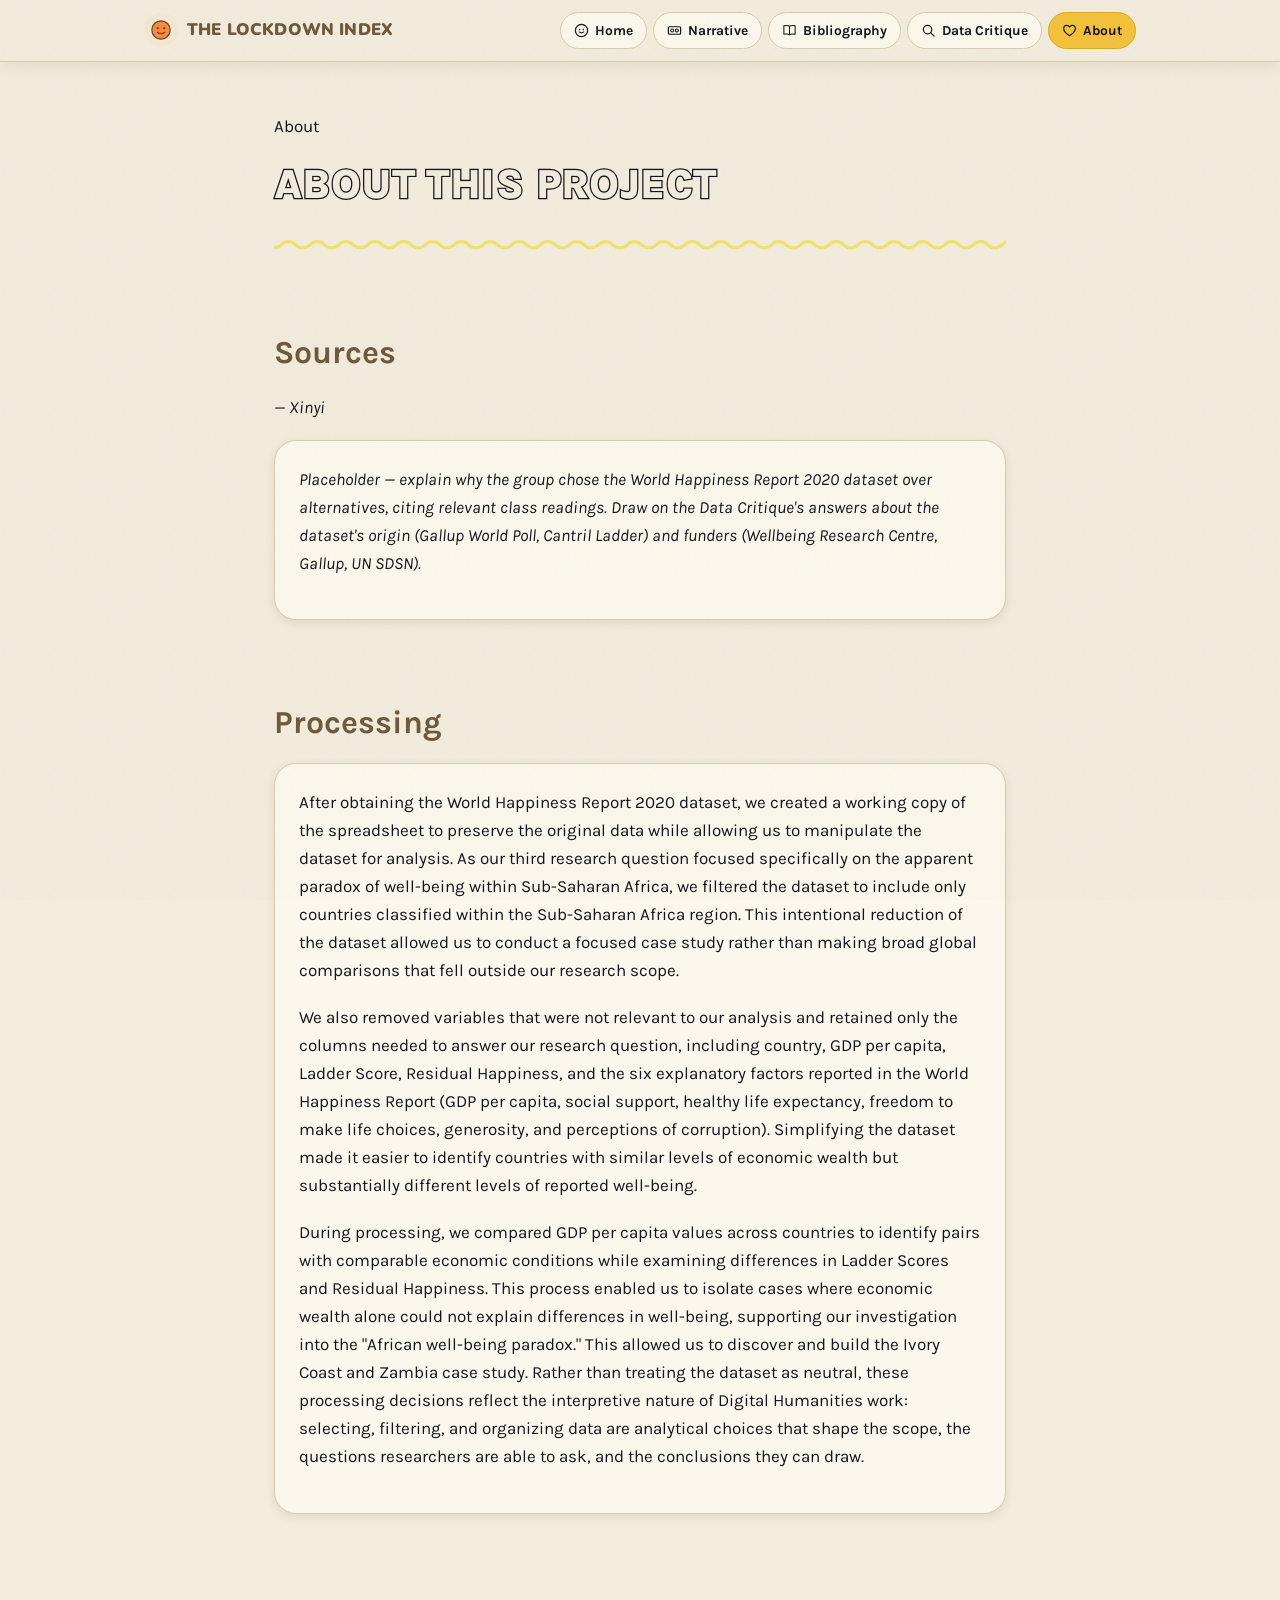
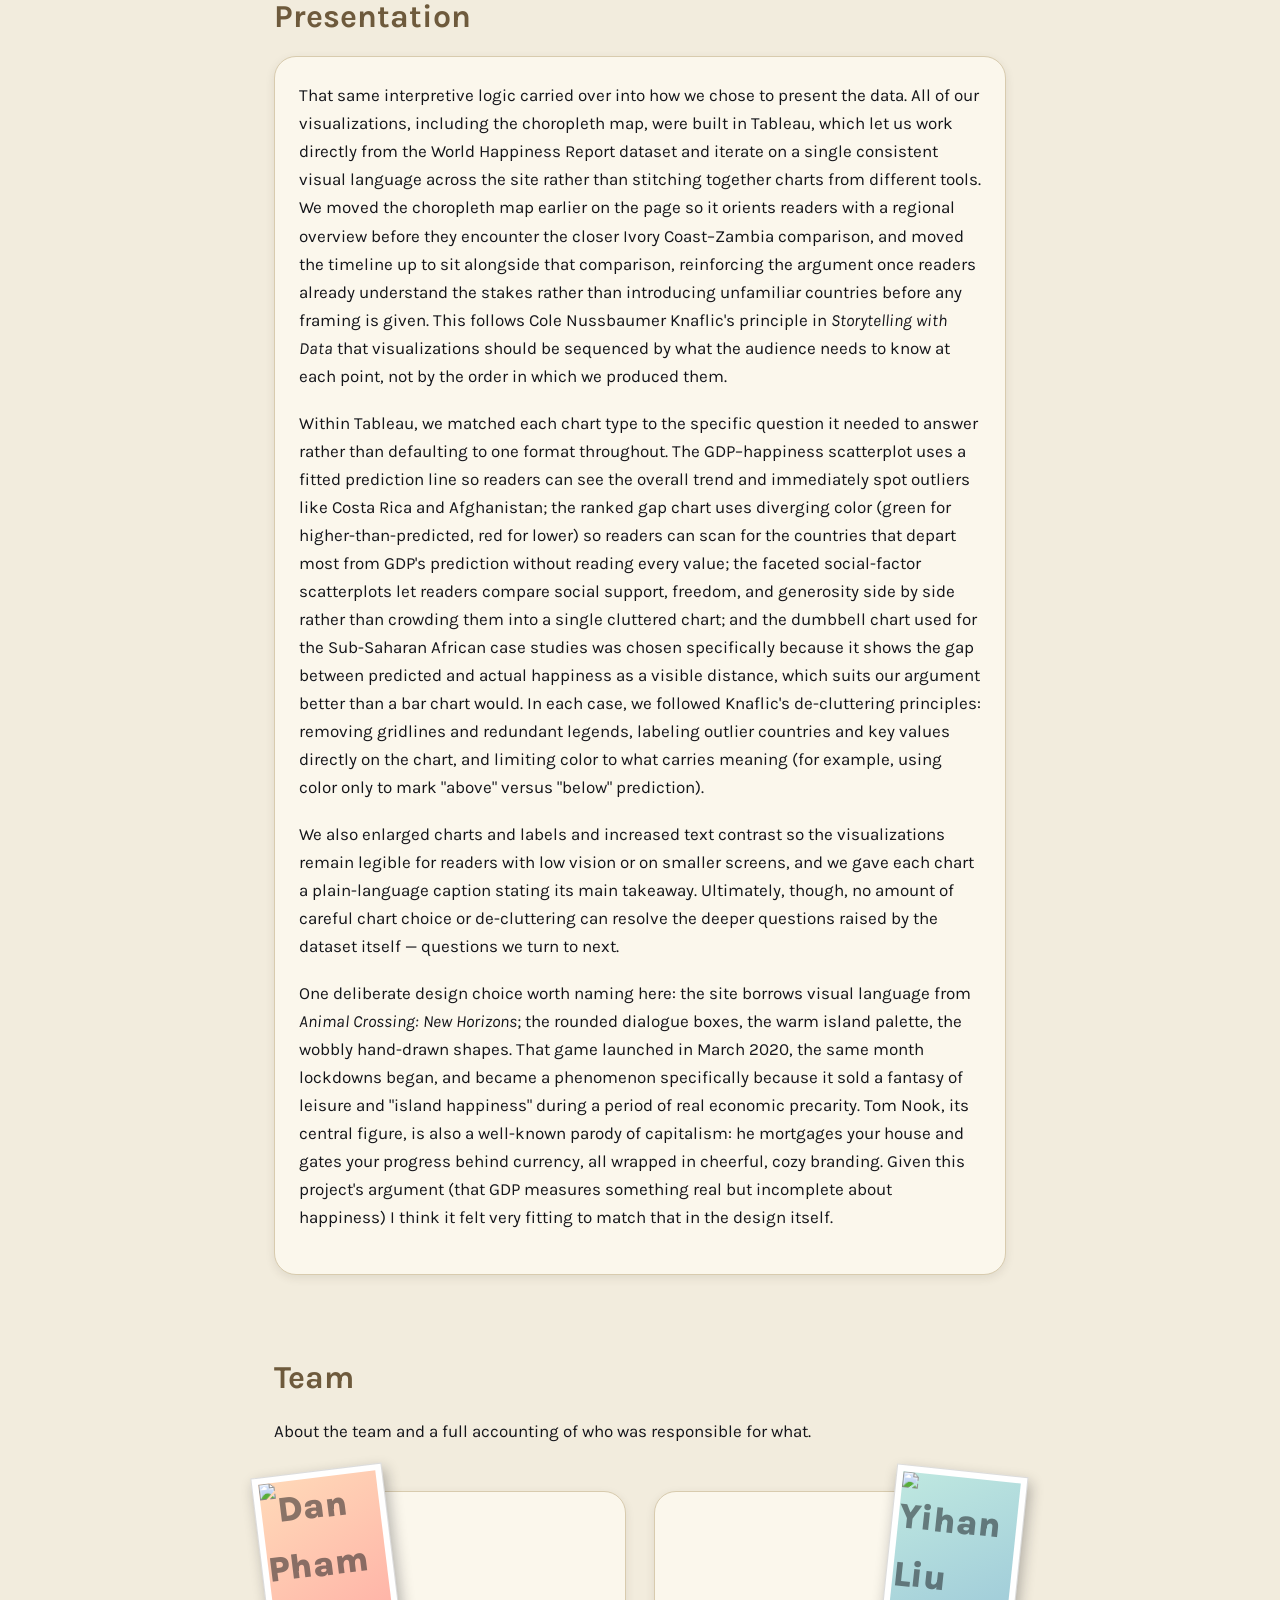
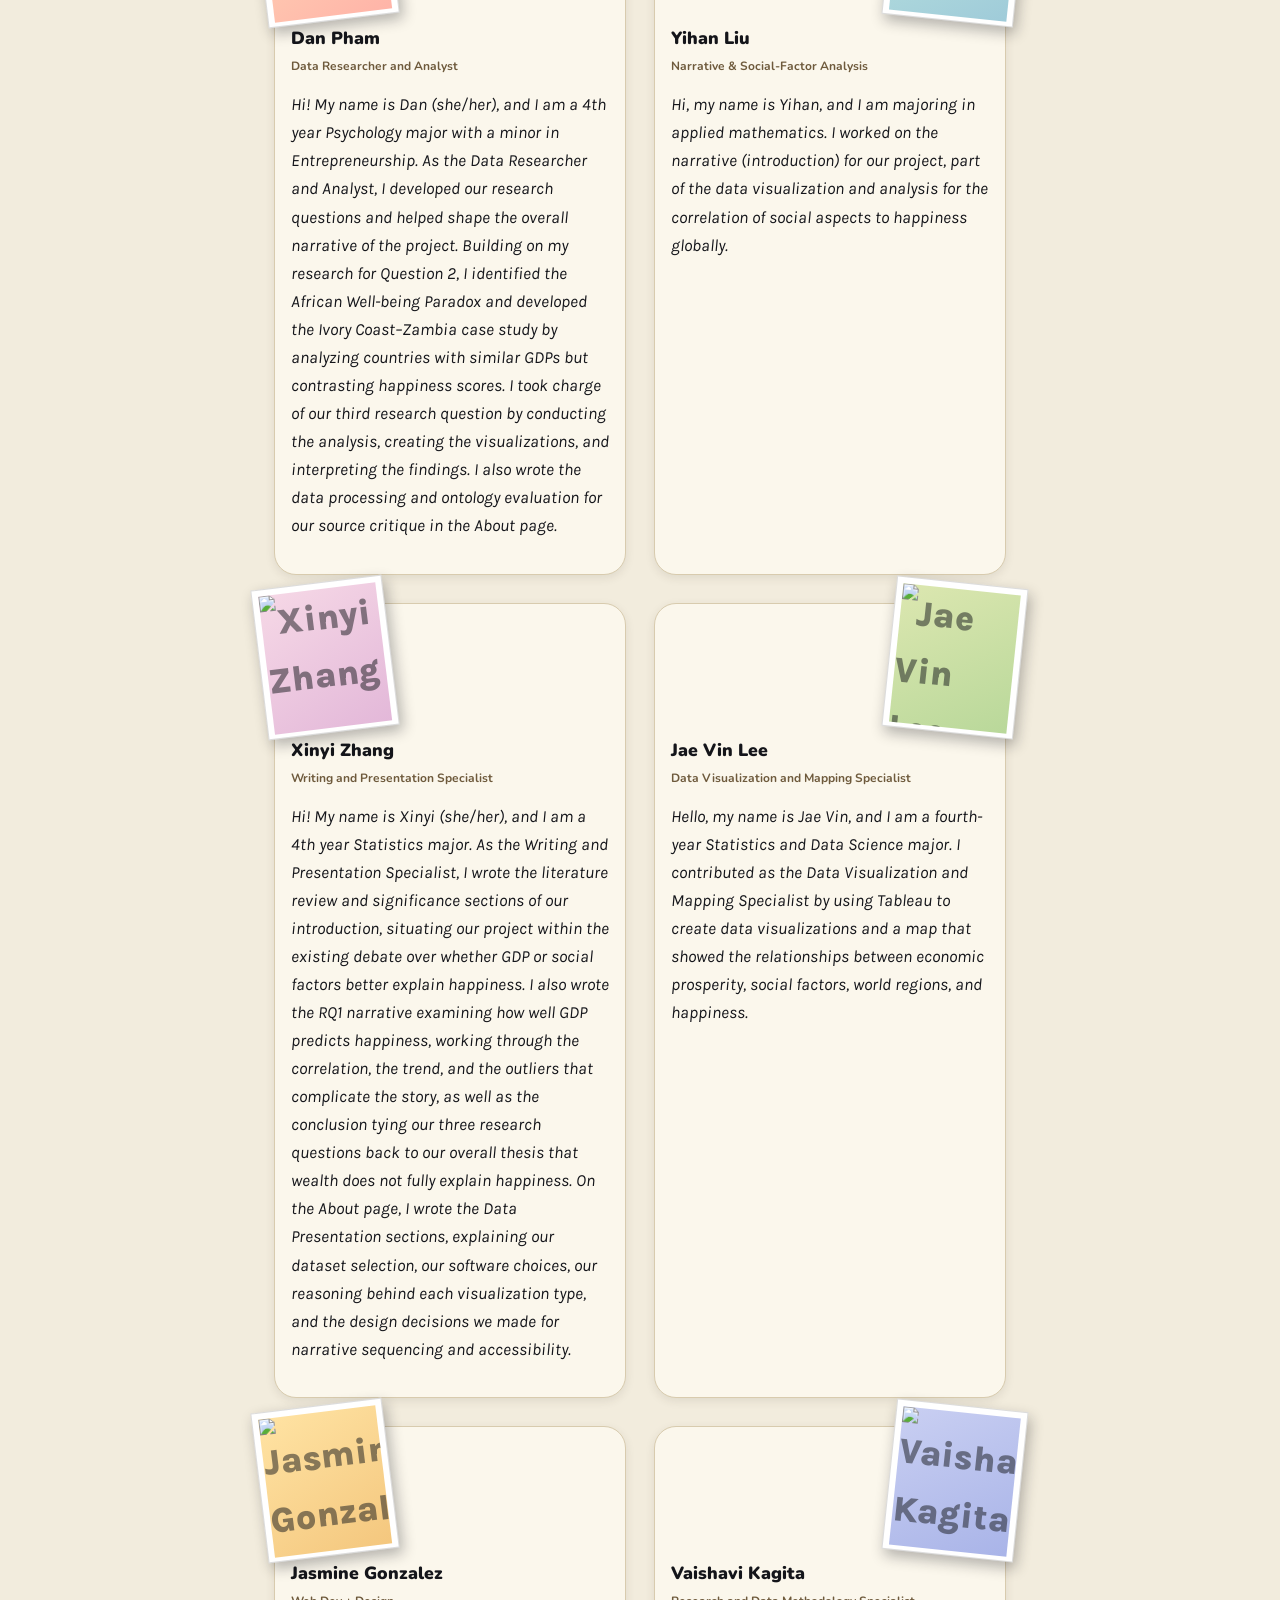
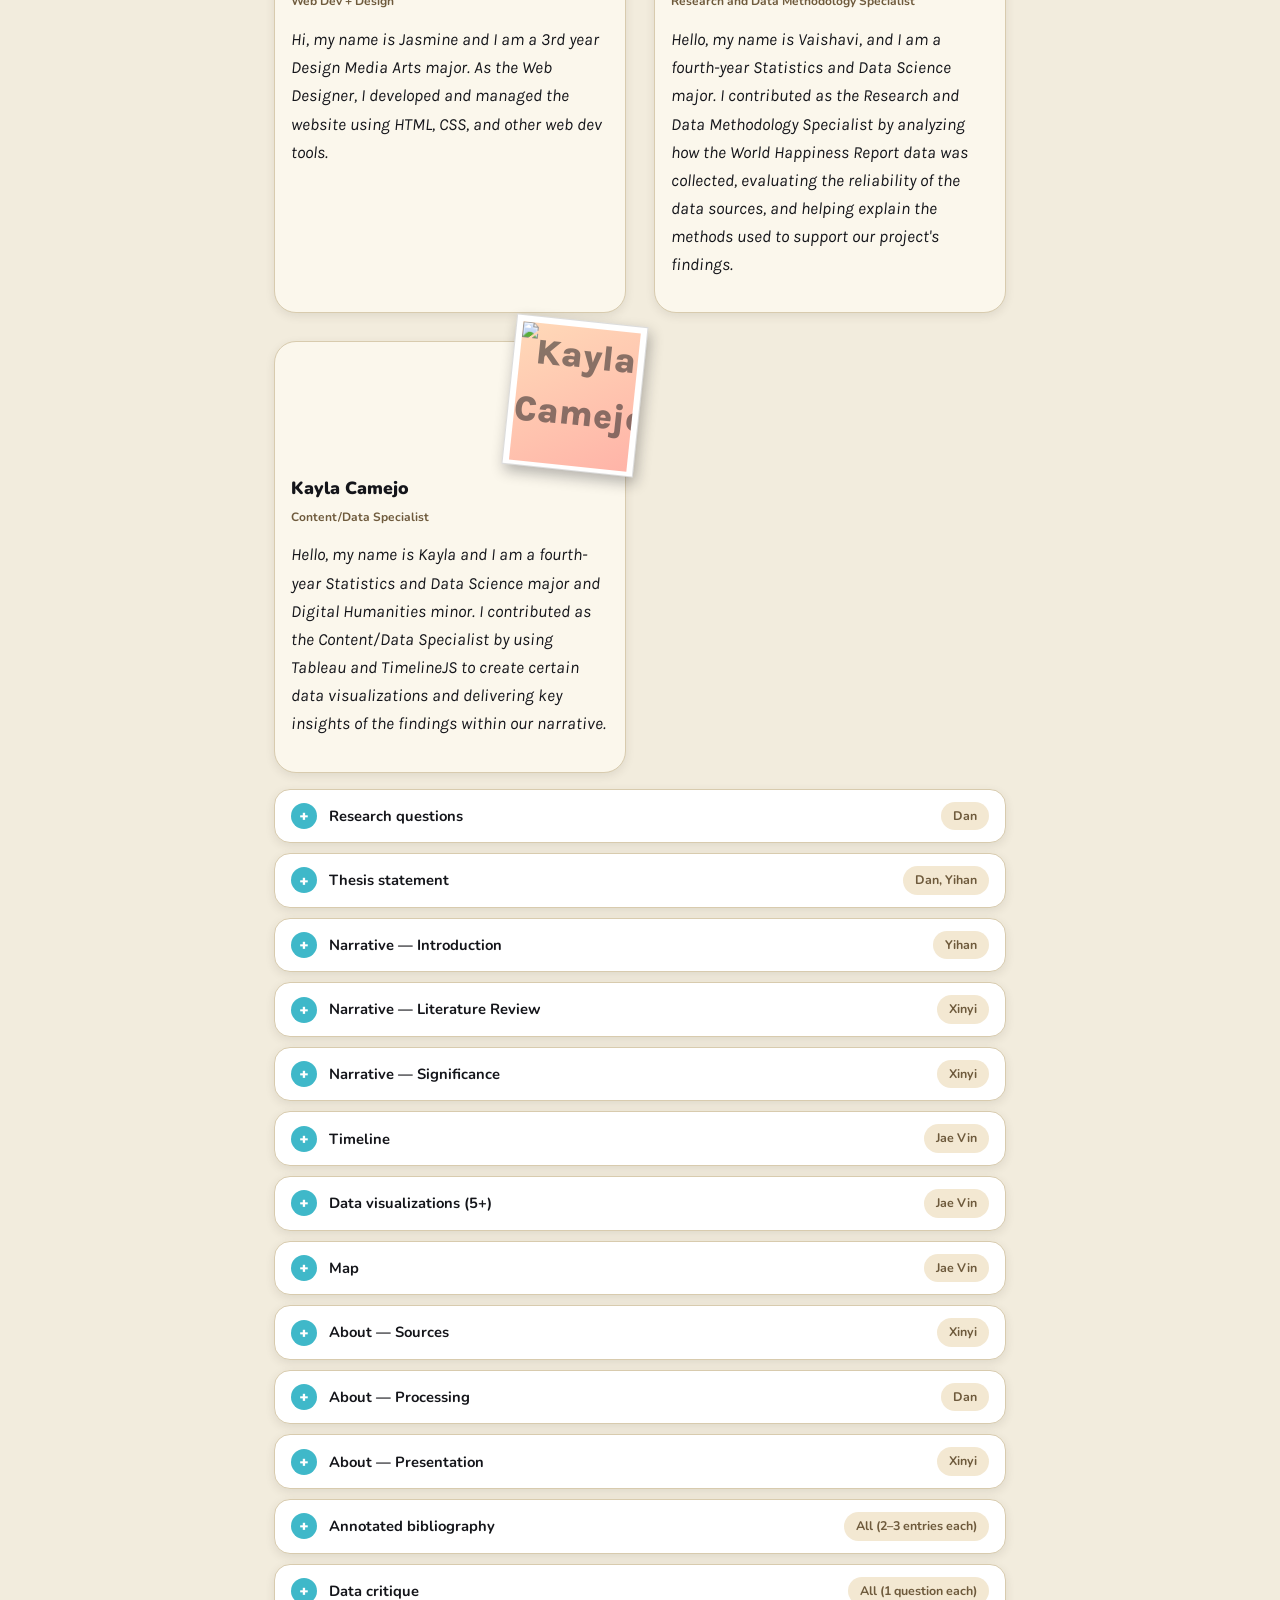
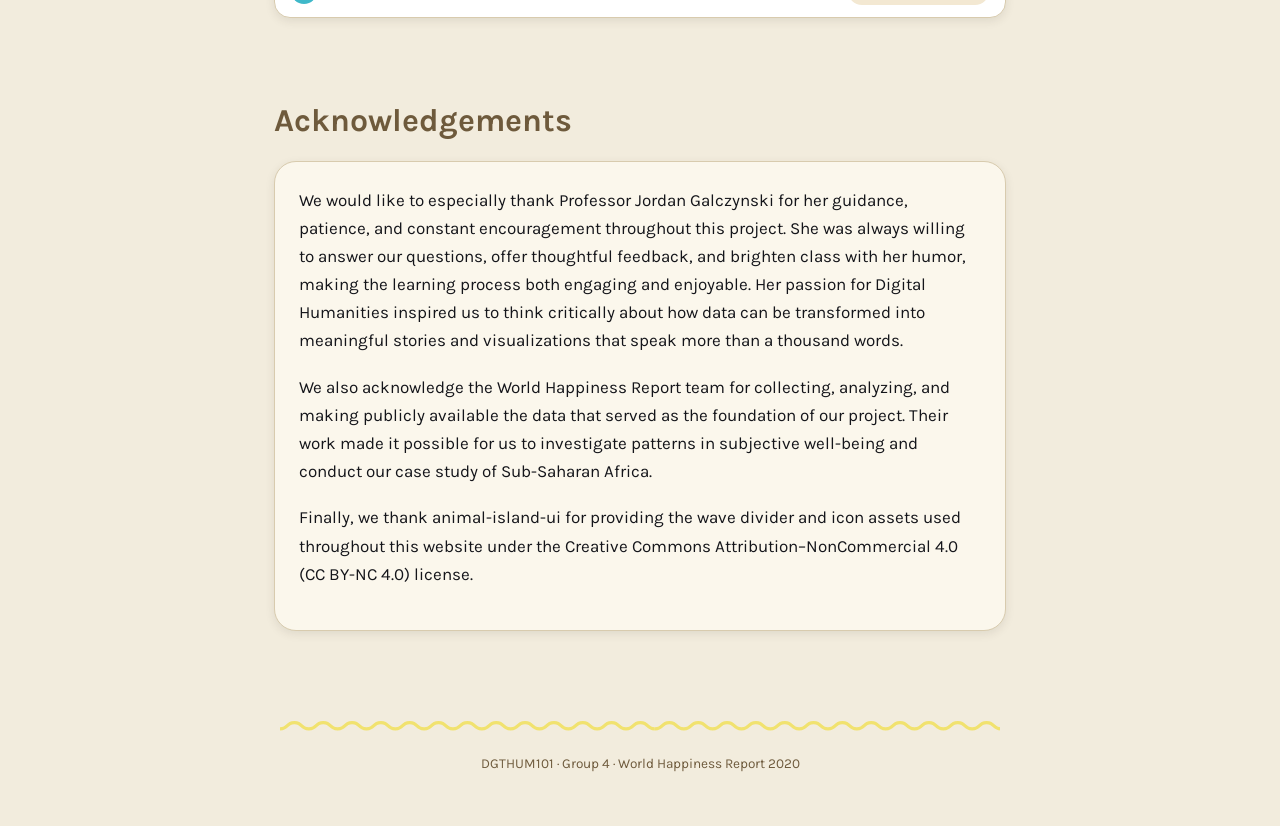
==== commit 7669b048: "Update about.html" ====
--- a/about.html
+++ b/about.html
@@ -36,12 +36,16 @@
 
   <h2>Processing</h2>
   <div class="card">
-    <p><em>Placeholder — describe data cleaning decisions: which columns/countries were kept or dropped, and why the dataset needed to be narrowed or focused for this analysis. Cite relevant class readings.</em></p>
+    <p>After obtaining the World Happiness Report 2020 dataset, we created a working copy of the spreadsheet to preserve the original data while allowing us to manipulate the dataset for analysis. As our third research question focused specifically on the apparent paradox of well-being within Sub-Saharan Africa, we filtered the dataset to include only countries classified within the Sub-Saharan Africa region. This intentional reduction of the dataset allowed us to conduct a focused case study rather than making broad global comparisons that fell outside our research scope.</p>
+    <p>We also removed variables that were not relevant to our analysis and retained only the columns needed to answer our research question, including country, GDP per capita, Ladder Score, Residual Happiness, and the six explanatory factors reported in the World Happiness Report (GDP per capita, social support, healthy life expectancy, freedom to make life choices, generosity, and perceptions of corruption). Simplifying the dataset made it easier to identify countries with similar levels of economic wealth but substantially different levels of reported well-being.</p>
+    <p>During processing, we compared GDP per capita values across countries to identify pairs with comparable economic conditions while examining differences in Ladder Scores and Residual Happiness. This process enabled us to isolate cases where economic wealth alone could not explain differences in well-being, supporting our investigation into the "African well-being paradox." This allowed us to discover and build the Ivory Coast and Zambia case study. Rather than treating the dataset as neutral, these processing decisions reflect the interpretive nature of Digital Humanities work: selecting, filtering, and organizing data are analytical choices that shape the scope, the questions researchers are able to ask, and the conclusions they can draw.</p>
   </div>
 
   <h2>Presentation</h2>
   <div class="card">
-    <p><em>Placeholder — describe which software/tools were used for the visualizations (e.g., Tableau) and why that was the best way to represent the data. Cite relevant class readings.</em></p>
+    <p>That same interpretive logic carried over into how we chose to present the data. All of our visualizations, including the choropleth map, were built in Tableau, which let us work directly from the World Happiness Report dataset and iterate on a single consistent visual language across the site rather than stitching together charts from different tools. We moved the choropleth map earlier on the page so it orients readers with a regional overview before they encounter the closer Ivory Coast–Zambia comparison, and moved the timeline up to sit alongside that comparison, reinforcing the argument once readers already understand the stakes rather than introducing unfamiliar countries before any framing is given. This follows Cole Nussbaumer Knaflic's principle in <em>Storytelling with Data</em> that visualizations should be sequenced by what the audience needs to know at each point, not by the order in which we produced them.</p>
+    <p>Within Tableau, we matched each chart type to the specific question it needed to answer rather than defaulting to one format throughout. The GDP–happiness scatterplot uses a fitted prediction line so readers can see the overall trend and immediately spot outliers like Costa Rica and Afghanistan; the ranked gap chart uses diverging color (green for higher-than-predicted, red for lower) so readers can scan for the countries that depart most from GDP's prediction without reading every value; the faceted social-factor scatterplots let readers compare social support, freedom, and generosity side by side rather than crowding them into a single cluttered chart; and the dumbbell chart used for the Sub-Saharan African case studies was chosen specifically because it shows the gap between predicted and actual happiness as a visible distance, which suits our argument better than a bar chart would. In each case, we followed Knaflic's de-cluttering principles: removing gridlines and redundant legends, labeling outlier countries and key values directly on the chart, and limiting color to what carries meaning (for example, using color only to mark "above" versus "below" prediction).</p>
+    <p>We also enlarged charts and labels and increased text contrast so the visualizations remain legible for readers with low vision or on smaller screens, and we gave each chart a plain-language caption stating its main takeaway. Ultimately, though, no amount of careful chart choice or de-cluttering can resolve the deeper questions raised by the dataset itself — questions we turn to next.</p>
     <p>One deliberate design choice worth naming here: the site borrows visual language from <em>Animal Crossing: New Horizons</em>; the rounded dialogue boxes, the warm island palette, the wobbly hand-drawn shapes. That game launched in March 2020, the same month lockdowns began, and became a phenomenon specifically because it sold a fantasy of leisure and "island happiness" during a period of real economic precarity. Tom Nook, its central figure, is also a well-known parody of capitalism: he mortgages your house and gates your progress behind currency, all wrapped in cheerful, cozy branding. Given this project's argument (that GDP measures something real but incomplete about happiness) I think it felt very fitting to match that in the design itself.</p>
   </div>
 
@@ -51,13 +55,14 @@
        <div class="photo"><img src="assets/img/yourname.jpg" alt="Name"></div> -->
 
   <div class="bio-grid">
-    <div class="bio-card"><div class="polaroid polaroid-left"><div class="photo">DP</div></div><h3>Dan Pham</h3><p class="role">Research questions · thesis statement</p><p><em>Bio placeholder.</em></p></div>
-    <div class="bio-card"><div class="polaroid polaroid-right"><div class="photo">YL</div></div><h3>Yihan Liu</h3><p class="role">Thesis statement · narrative introduction</p><p><em>Bio placeholder.</em></p></div>
-    <div class="bio-card"><div class="polaroid polaroid-left"><div class="photo">XZ</div></div><h3>Xinyi Zhang</h3><p class="role">Literature review · significance · About page (sources)</p><p><em>Bio placeholder.</em></p></div>
-    <div class="bio-card"><div class="polaroid polaroid-right"><div class="photo">JL</div></div><h3>Jae Vin Lee</h3><p class="role">Data visualizations · map</p><p><em>Bio placeholder.</em></p></div>
-<div class="bio-card"><div class="polaroid polaroid-left"><div class="photo"><img src="https://media.licdn.com/dms/image/v2/D5603AQHyYE_ZLEH10w/profile-displayphoto-shrink_800_800/B56ZaaCefDG4Ac-/0/1746341062933?e=1786579200&v=beta&t=XtdCIUmSx7S0m_EytQ34dIYVS0S2Y4coOdFLhphQ9JE" alt="Jasmine Gonzalez"></div></div><h3>Jasmine Gonzalez</h3><p class="role">Web Dev + Design </p><p><em>Hi, my name is Jasmine and I am a 3rd year Design Media Arts major. As the Web Designer, I developed and managed the website using HTML, CSS, and other web dev tools.</em></p></div>
-    <div class="bio-card"><div class="polaroid polaroid-right"><div class="photo">VK</div></div><h3>Vaishavi Kagita</h3><p class="role">Role TBD</p><p><em>Bio placeholder.</em></p></div>
-<div class="bio-card"><div class="polaroid polaroid-right"><div class="photo"><img src="https://i.postimg.cc/fWCf961j/Kayla-Camejo.jpg" alt="Kayla Camejo"></div></div><h3>Kayla Camejo</h3><p class="role">Role TBD</p><p><em>Bio placeholder.</em></p></div>  </div>
+    <div class="bio-card"><div class="polaroid polaroid-left"><div class="photo"><img src="https://i.postimg.cc/qMtbddYx/Dan-Pham-Photo.jpg" alt="Dan Pham"></div></div><h3>Dan Pham</h3><p class="role">Data Researcher and Analyst</p><p><em>Hi! My name is Dan (she/her), and I am a 4th year Psychology major with a minor in Entrepreneurship. As the Data Researcher and Analyst, I developed our research questions and helped shape the overall narrative of the project. Building on my research for Question 2, I identified the African Well-being Paradox and developed the Ivory Coast–Zambia case study by analyzing countries with similar GDPs but contrasting happiness scores. I took charge of our third research question by conducting the analysis, creating the visualizations, and interpreting the findings. I also wrote the data processing and ontology evaluation for our source critique in the About page.</em></p></div>
+    <div class="bio-card"><div class="polaroid polaroid-right"><div class="photo"><img src="https://i.postimg.cc/KvKqyyVr/yihan.jpg" alt="Yihan Liu"></div></div><h3>Yihan Liu</h3><p class="role">Narrative &amp; Social-Factor Analysis</p><p><em>Hi, my name is Yihan, and I am majoring in applied mathematics. I worked on the narrative (introduction) for our project, part of the data visualization and analysis for the correlation of social aspects to happiness globally.</em></p></div>
+    <div class="bio-card"><div class="polaroid polaroid-left"><div class="photo"><img src="https://i.postimg.cc/3NqtDLym/cinnia.png" alt="Xinyi Zhang"></div></div><h3>Xinyi Zhang</h3><p class="role">Writing and Presentation Specialist</p><p><em>Hi! My name is Xinyi (she/her), and I am a 4th year Statistics major. As the Writing and Presentation Specialist, I wrote the literature review and significance sections of our introduction, situating our project within the existing debate over whether GDP or social factors better explain happiness. I also wrote the RQ1 narrative examining how well GDP predicts happiness, working through the correlation, the trend, and the outliers that complicate the story, as well as the conclusion tying our three research questions back to our overall thesis that wealth does not fully explain happiness. On the About page, I wrote the Data Presentation sections, explaining our dataset selection, our software choices, our reasoning behind each visualization type, and the design decisions we made for narrative sequencing and accessibility.</em></p></div>
+    <div class="bio-card"><div class="polaroid polaroid-right"><div class="photo"><img src="https://i.postimg.cc/T1stWkyD/Jae-Vin-Lee.jpg" alt="Jae Vin Lee"></div></div><h3>Jae Vin Lee</h3><p class="role">Data Visualization and Mapping Specialist</p><p><em>Hello, my name is Jae Vin, and I am a fourth-year Statistics and Data Science major. I contributed as the Data Visualization and Mapping Specialist by using Tableau to create data visualizations and a map that showed the relationships between economic prosperity, social factors, world regions, and happiness.</em></p></div>
+    <div class="bio-card"><div class="polaroid polaroid-left"><div class="photo"><img src="https://media.licdn.com/dms/image/v2/D5603AQHyYE_ZLEH10w/profile-displayphoto-shrink_800_800/B56ZaaCefDG4Ac-/0/1746341062933?e=1786579200&v=beta&t=XtdCIUmSx7S0m_EytQ34dIYVS0S2Y4coOdFLhphQ9JE" alt="Jasmine Gonzalez"></div></div><h3>Jasmine Gonzalez</h3><p class="role">Web Dev + Design </p><p><em>Hi, my name is Jasmine and I am a 3rd year Design Media Arts major. As the Web Designer, I developed and managed the website using HTML, CSS, and other web dev tools.</em></p></div>
+    <div class="bio-card"><div class="polaroid polaroid-right"><div class="photo"><img src="https://i.postimg.cc/GtfXsMBk/vaishu-ka.png" alt="Vaishavi Kagita"></div></div><h3>Vaishavi Kagita</h3><p class="role">Research and Data Methodology Specialist</p><p><em>Hello, my name is Vaishavi, and I am a fourth-year Statistics and Data Science major. I contributed as the Research and Data Methodology Specialist by analyzing how the World Happiness Report data was collected, evaluating the reliability of the data sources, and helping explain the methods used to support our project's findings.</em></p></div>
+    <div class="bio-card"><div class="polaroid polaroid-right"><div class="photo"><img src="https://i.postimg.cc/yxGLSfJS/Kayla-Camejo.jpg" alt="Kayla Camejo"></div></div><h3>Kayla Camejo</h3><p class="role">Content/Data Specialist</p><p><em>Hello, my name is Kayla and I am a fourth-year Statistics and Data Science major and Digital Humanities minor. I contributed as the Content/Data Specialist by using Tableau and TimelineJS to create certain data visualizations and delivering key insights of the findings within our narrative.</em></p></div>
+  </div>
 
   <ul class="role-list">
     <li class="role-row"><span class="role-badge">+</span><span class="role-name">Research questions</span><span class="role-who">Dan</span></li>
@@ -69,17 +74,17 @@
     <li class="role-row"><span class="role-badge">+</span><span class="role-name">Data visualizations (5+)</span><span class="role-who">Jae Vin</span></li>
     <li class="role-row"><span class="role-badge">+</span><span class="role-name">Map</span><span class="role-who">Jae Vin</span></li>
     <li class="role-row"><span class="role-badge">+</span><span class="role-name">About — Sources</span><span class="role-who">Xinyi</span></li>
-    <li class="role-row"><span class="role-badge">+</span><span class="role-name">About — Processing</span><span class="role-who">TBD</span></li>
-    <li class="role-row"><span class="role-badge">+</span><span class="role-name">About — Presentation</span><span class="role-who">TBD</span></li>
+    <li class="role-row"><span class="role-badge">+</span><span class="role-name">About — Processing</span><span class="role-who">Dan</span></li>
+    <li class="role-row"><span class="role-badge">+</span><span class="role-name">About — Presentation</span><span class="role-who">Xinyi</span></li>
     <li class="role-row"><span class="role-badge">+</span><span class="role-name">Annotated bibliography</span><span class="role-who">All (2–3 entries each)</span></li>
     <li class="role-row"><span class="role-badge">+</span><span class="role-name">Data critique</span><span class="role-who">All (1 question each)</span></li>
   </ul>
 
   <h2>Acknowledgements</h2>
-  <div class="ac-settings-panel">
-    <p>Professor Jordan Galczynski</p>
-    <p>The World Happiness Report team</p>
-    <p>Wave divider &amp; icons: animal-island-ui (CC BY-NC 4.0)</p>
+  <div class="card">
+    <p>We would like to especially thank Professor Jordan Galczynski for her guidance, patience, and constant encouragement throughout this project. She was always willing to answer our questions, offer thoughtful feedback, and brighten class with her humor, making the learning process both engaging and enjoyable. Her passion for Digital Humanities inspired us to think critically about how data can be transformed into meaningful stories and visualizations that speak more than a thousand words.</p>
+    <p>We also acknowledge the World Happiness Report team for collecting, analyzing, and making publicly available the data that served as the foundation of our project. Their work made it possible for us to investigate patterns in subjective well-being and conduct our case study of Sub-Saharan Africa.</p>
+    <p>Finally, we thank animal-island-ui for providing the wave divider and icon assets used throughout this website under the Creative Commons Attribution–NonCommercial 4.0 (CC BY-NC 4.0) license.</p>
   </div>
 
 </section>
--- a/css/style.css
+++ b/css/style.css
@@ -529,6 +529,91 @@
 
 .viz-grid { display: grid; grid-template-columns: repeat(auto-fit, minmax(260px, 1fr)); gap: 20px; }
 
+/* ---------- real embeds (Tableau dashboards, TimelineJS) — same
+   breakout sizing as viz-figure so they're legible, not the dashed
+   placeholder look since these are live content ---------- */
+.embed-frame {
+  border-radius: var(--ac-radius);
+  overflow: hidden;
+  box-shadow: var(--ac-shadow);
+  margin: 26px 0;
+  width: 100%;
+  max-width: 900px;
+}
+@media (min-width: 960px) {
+  .embed-frame {
+    width: 90vw;
+    max-width: 900px;
+    margin-left: 50%;
+    transform: translateX(-50%);
+  }
+}
+.embed-frame iframe { display: block; width: 100%; border: 0; }
+
+/* ---------- delivered visualizations — solid card, not the dashed
+   placeholder look, since these are real finished charts now ---------- */
+.viz-figure {
+  background: var(--ac-bg);
+  border: 1.5px solid var(--ac-border);
+  border-radius: var(--ac-radius);
+  box-shadow: var(--ac-shadow);
+  padding: 16px;
+  margin: 26px 0;
+  text-align: center;
+  width: 100%;
+  max-width: 900px;
+}
+@media (min-width: 960px) {
+  .viz-figure {
+    width: 90vw;
+    max-width: 900px;
+    margin-left: 50%;
+    transform: translateX(-50%);
+  }
+}
+.viz-figure img {
+  width: 100%;
+  height: auto;
+  border-radius: 12px;
+  display: block;
+}
+.viz-figure figcaption {
+  font-family: 'Nunito', sans-serif;
+  font-weight: 600;
+  font-size: 0.95rem;
+  color: var(--ac-text);
+  margin-top: 12px;
+}
+
+/* small factual callout for concrete data points (case-study stats etc) */
+.stat-callout {
+  display: grid;
+  grid-template-columns: repeat(auto-fit, minmax(200px, 1fr));
+  gap: 14px;
+  margin: 20px 0 26px;
+}
+.stat-callout .stat-card {
+  background: #fff;
+  border: 1.5px solid var(--ac-border);
+  border-radius: 16px;
+  padding: 16px 18px;
+  box-shadow: var(--ac-shadow);
+}
+.stat-callout h5 {
+  margin: 0 0 8px;
+  font-family: 'Nunito', sans-serif;
+  font-weight: 900;
+  font-size: 1rem;
+  color: var(--ink);
+}
+.stat-callout ul { list-style: none; margin: 0; padding: 0; }
+.stat-callout li {
+  font-family: 'IBM Plex Mono', monospace;
+  font-size: 0.85rem;
+  color: var(--ac-text);
+  padding: 3px 0;
+}
+
 /* ---------- polaroid / postcard grid (the world, embedded) ---------- */
 .postcard-grid {
   display: grid;
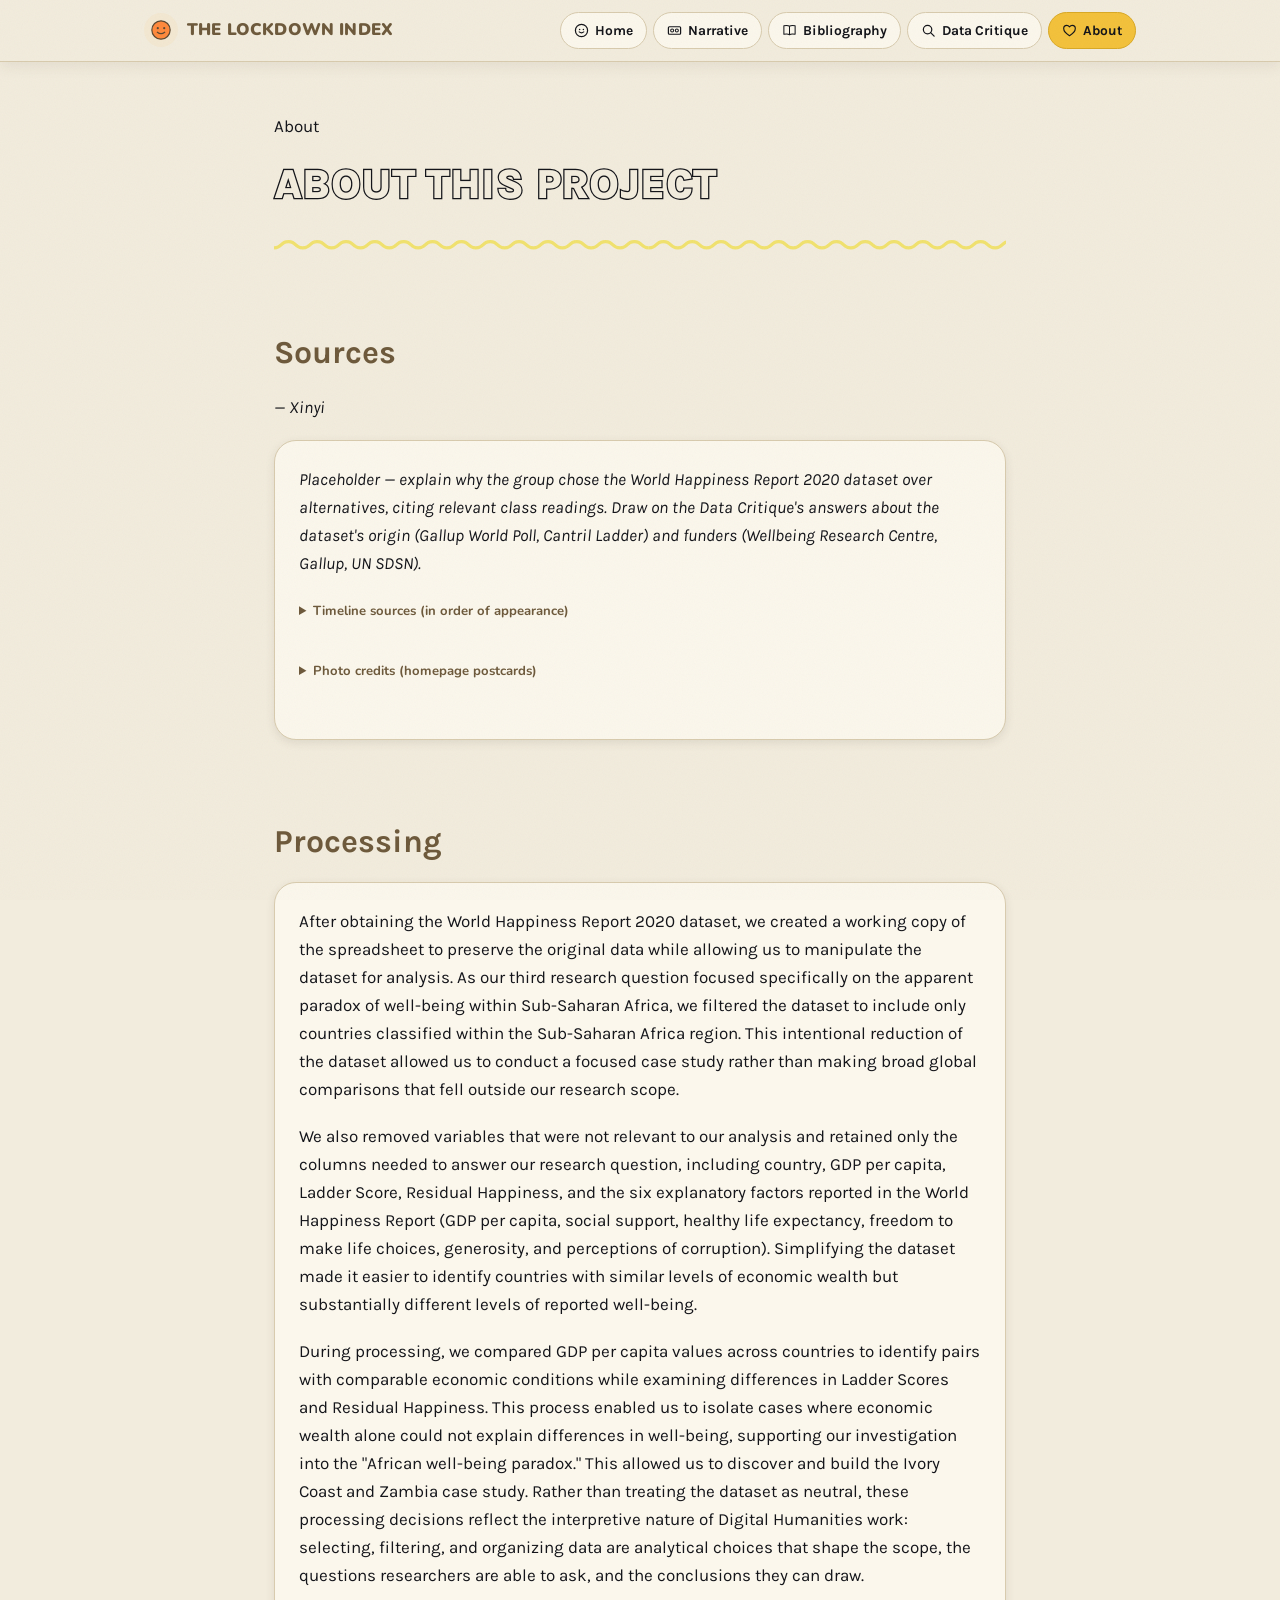
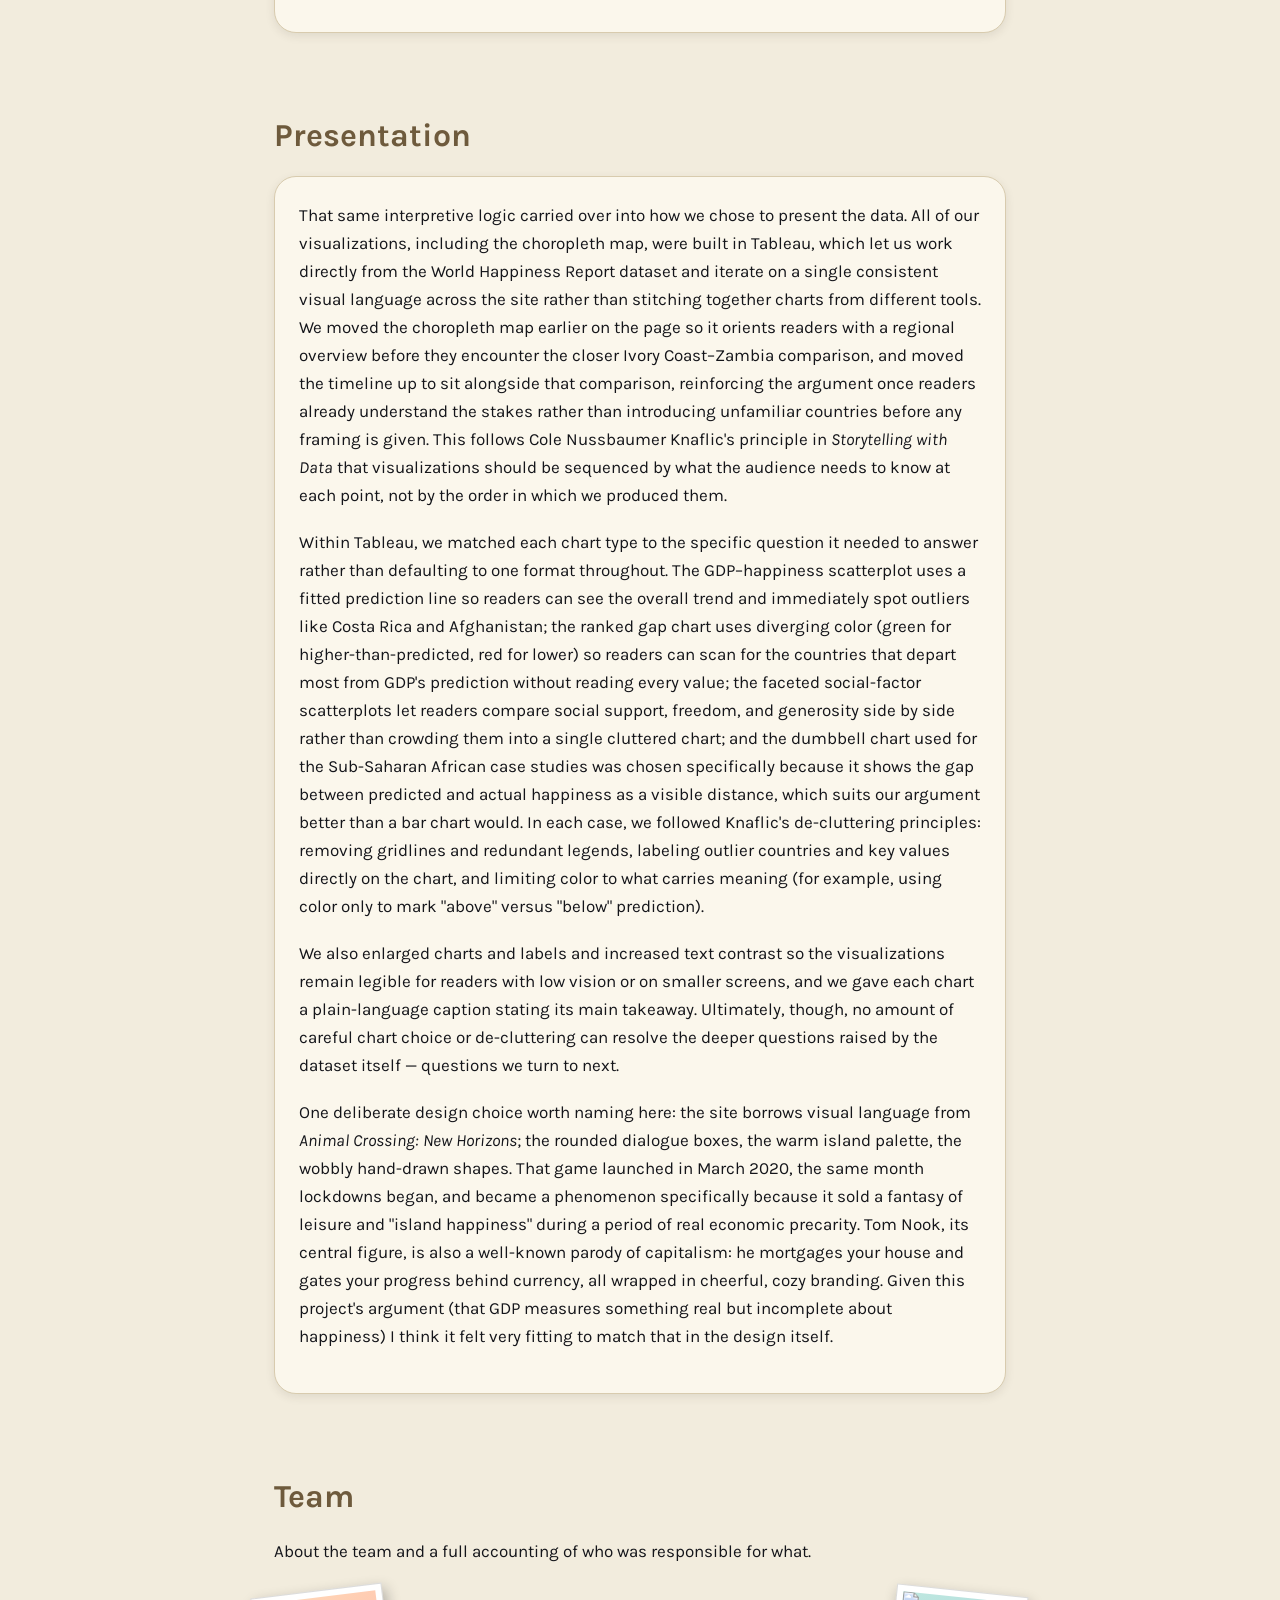
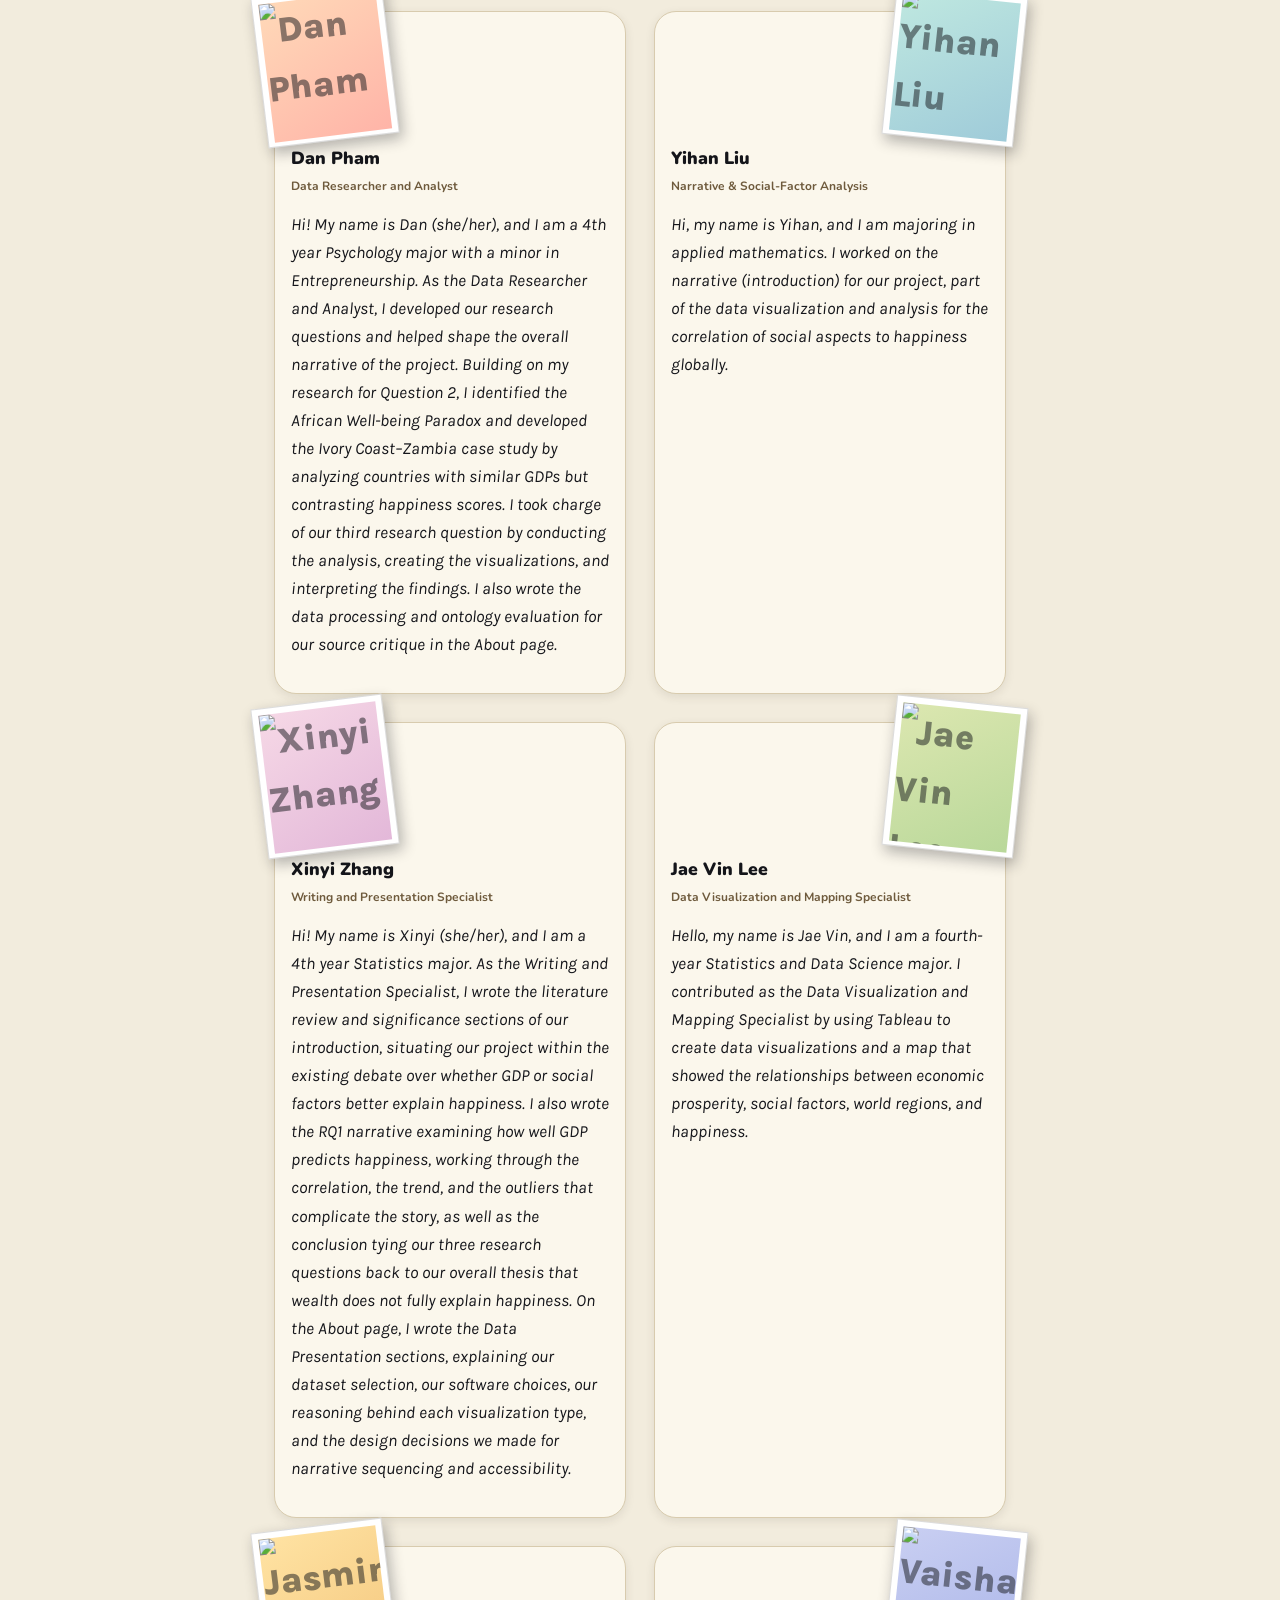
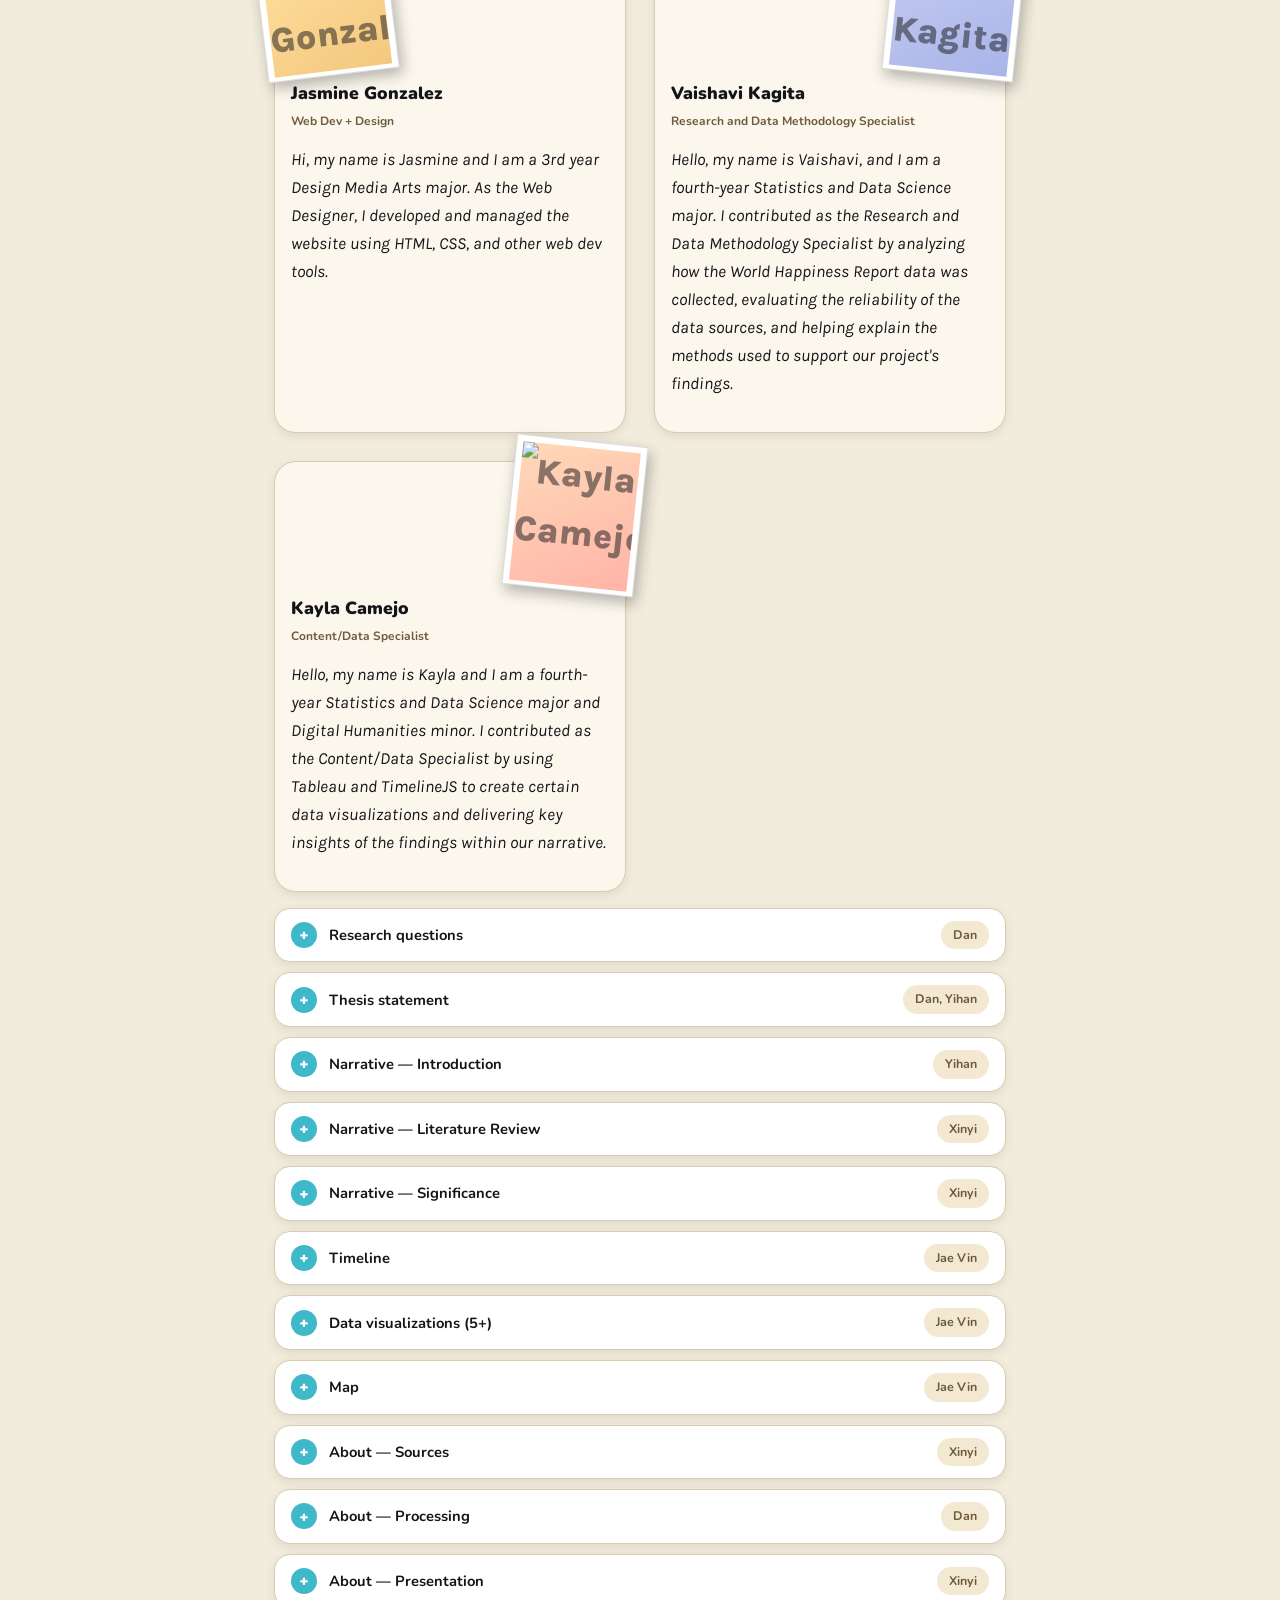
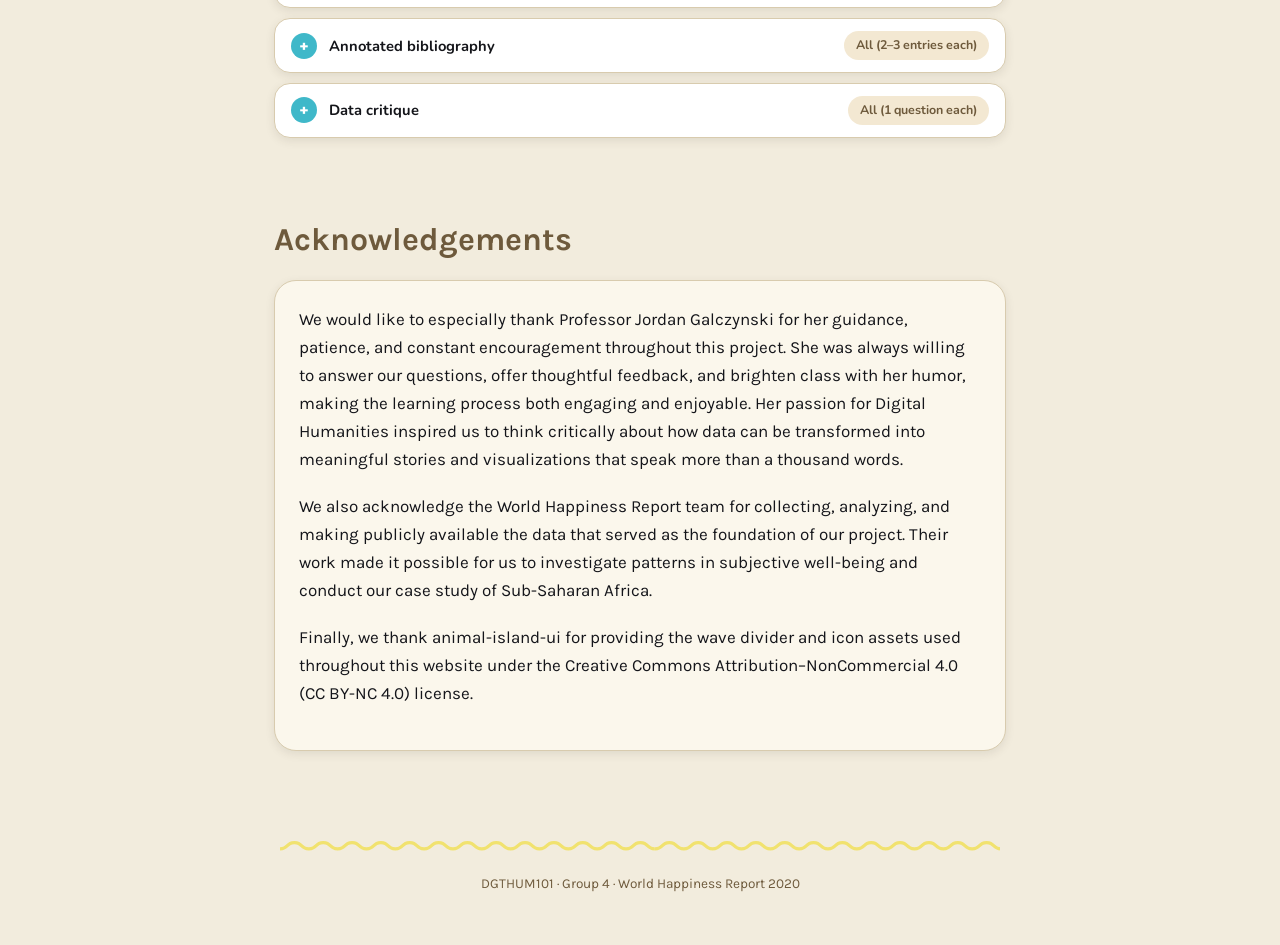
==== commit 5e8f249b: "Update about.html" ====
--- a/about.html
+++ b/about.html
@@ -32,6 +32,37 @@
   <p><em>— Xinyi</em></p>
   <div class="card">
     <p><em>Placeholder — explain why the group chose the World Happiness Report 2020 dataset over alternatives, citing relevant class readings. Draw on the Data Critique's answers about the dataset's origin (Gallup World Poll, Cantril Ladder) and funders (Wellbeing Research Centre, Gallup, UN SDSN).</em></p>
+
+    <details class="source-list">
+      <summary>Timeline sources (in order of appearance)</summary>
+      <ol>
+        <li><a href="https://www.theguardian.com/world/2009/sep/16/trafigura-oil-pollution-fortune-tragedy" target="_blank" rel="noopener">The Guardian — Trafigura oil pollution</a></li>
+        <li><a href="https://gjia.georgetown.edu/business-economics/the-zambian-debt-default-a-structuralist-perspective/" target="_blank" rel="noopener">Georgetown Journal of International Affairs — The Zambian Debt Default</a></li>
+        <li><a href="https://www.npr.org/2010/12/07/131870188/Ivory-Coast-s-President-Lost-Election-But-Won-t-Concede" target="_blank" rel="noopener">NPR — Ivory Coast's President Lost Election But Won't Concede</a></li>
+        <li><a href="https://www.theguardian.com/world/2011/sep/27/zambia-election-win-for-sata" target="_blank" rel="noopener">The Guardian — Zambia Election Win for Sata</a></li>
+        <li><a href="https://www.rfi.fr/fr/afrique/20110928-cote-ivoire-commission-dialogue-verite-reconciliation-va-commencer-son-travail" target="_blank" rel="noopener">RFI — Côte d'Ivoire: Commission Dialogue, Vérité et Réconciliation</a></li>
+        <li><a href="https://www.nytimes.com/video/world/africa/100000003203555/zambians-mourn-death-of-president-sata.html" target="_blank" rel="noopener">The New York Times — Zambians Mourn Death of President Sata</a></li>
+        <li><a href="https://www.csmonitor.com/World/Africa/2015/1028/Ivory-Coast-President-Ouattara-easily-wins-re-election" target="_blank" rel="noopener">The Christian Science Monitor — Ivory Coast President Ouattara Easily Wins Re-election</a></li>
+        <li><a href="https://www.thecaravelgu.com/blog/2024/11/11/prolonged-zambia-drought-leaves-millions-without-power" target="_blank" rel="noopener">The Caravel — Prolonged Zambia Drought Leaves Millions Without Power</a></li>
+        <li><a href="https://www.vaticannews.va/en/africa/news/2022-08/reconciliation-is-key-to-national-cohesion-in-cote-d-ivoire-say.html" target="_blank" rel="noopener">Vatican News — Reconciliation Is Key to National Cohesion in Côte d'Ivoire</a></li>
+        <li><a href="https://www.theguardian.com/world/article/2024/may/28/crippling-drought-in-zambia-threatens-hunger-for-millions-says-minister" target="_blank" rel="noopener">The Guardian — Crippling Drought in Zambia Threatens Hunger for Millions</a></li>
+      </ol>
+    </details>
+
+    <details class="source-list">
+      <summary>Photo credits (homepage postcards)</summary>
+      <ol>
+        <li>Benin — <a href="https://journeysbydesign.com/destinations/benin" target="_blank" rel="noopener">Journeys by Design</a></li>
+        <li>Cameroon — <a href="https://africanmediaagency.com/cameroon-to-improve-infrastructure-and-climate-resilience-in-the-far-north-region/" target="_blank" rel="noopener">African Media Agency</a></li>
+        <li>Chad — <a href="https://kumakonda.com/destination/trips-to-chad/" target="_blank" rel="noopener">Kumakonda</a></li>
+        <li>Congo (Kinshasa) — <a href="https://drctourism.com/travel-blog/discover-kinshasa" target="_blank" rel="noopener">DRC Tourism</a></li>
+        <li>Ghana — <a href="https://www.cnn.com/travel/article/ghana-year-of-return-tourism-intl" target="_blank" rel="noopener">CNN Travel</a></li>
+        <li>Ivory Coast — <a href="https://guide.en-vols.com/en/destinations/ivory-coast/" target="_blank" rel="noopener">en-vols Guide</a></li>
+        <li>Liberia — <a href="https://www.penguintravel.com/Destination/135/0/0/Liberia.html" target="_blank" rel="noopener">Penguin Travel</a></li>
+        <li>Mozambique — <a href="https://www.vogue.com/article/mozambique-secret-beach-travel-guide" target="_blank" rel="noopener">Vogue</a></li>
+        <li>Niger — <a href="https://kumakonda.com/destination/niger-destination-central-africa/" target="_blank" rel="noopener">Kumakonda</a></li>
+      </ol>
+    </details>
   </div>
 
   <h2>Processing</h2>
--- a/css/style.css
+++ b/css/style.css
@@ -544,11 +544,35 @@
   .embed-frame {
     width: 90vw;
     max-width: 900px;
-    margin-left: 50%;
+    margin-left: 50vw;
     transform: translateX(-50%);
   }
 }
+/* the AC menu (narrative page only) is fixed to the right, ~250px wide
+   including its margin — once it's actually visible, nudge breakout
+   figures left so they clear it instead of sliding underneath */
+@media (min-width: 1140px) {
+  .embed-frame { transform: translateX(calc(-50% - 125px)); }
+}
 .embed-frame iframe { display: block; width: 100%; border: 0; }
+
+/* collapsible source/credit lists (timeline sources, photo credits) —
+   unobtrusive by default, expand on click */
+.source-list {
+  margin: 8px 0 26px;
+  font-family: 'Nunito', sans-serif;
+  font-size: 0.82rem;
+  color: var(--ac-text2);
+}
+.source-list summary {
+  cursor: pointer;
+  font-weight: 700;
+  color: var(--ac-text);
+  padding: 6px 0;
+}
+.source-list ol { margin: 8px 0 0; padding-left: 22px; }
+.source-list li { margin-bottom: 4px; }
+.source-list a { text-decoration-color: var(--ac-border); }
 
 /* ---------- delivered visualizations — solid card, not the dashed
    placeholder look, since these are real finished charts now ---------- */
@@ -567,9 +591,12 @@
   .viz-figure {
     width: 90vw;
     max-width: 900px;
-    margin-left: 50%;
+    margin-left: 50vw;
     transform: translateX(-50%);
   }
+}
+@media (min-width: 1140px) {
+  .viz-figure { transform: translateX(calc(-50% - 125px)); }
 }
 .viz-figure img {
   width: 100%;
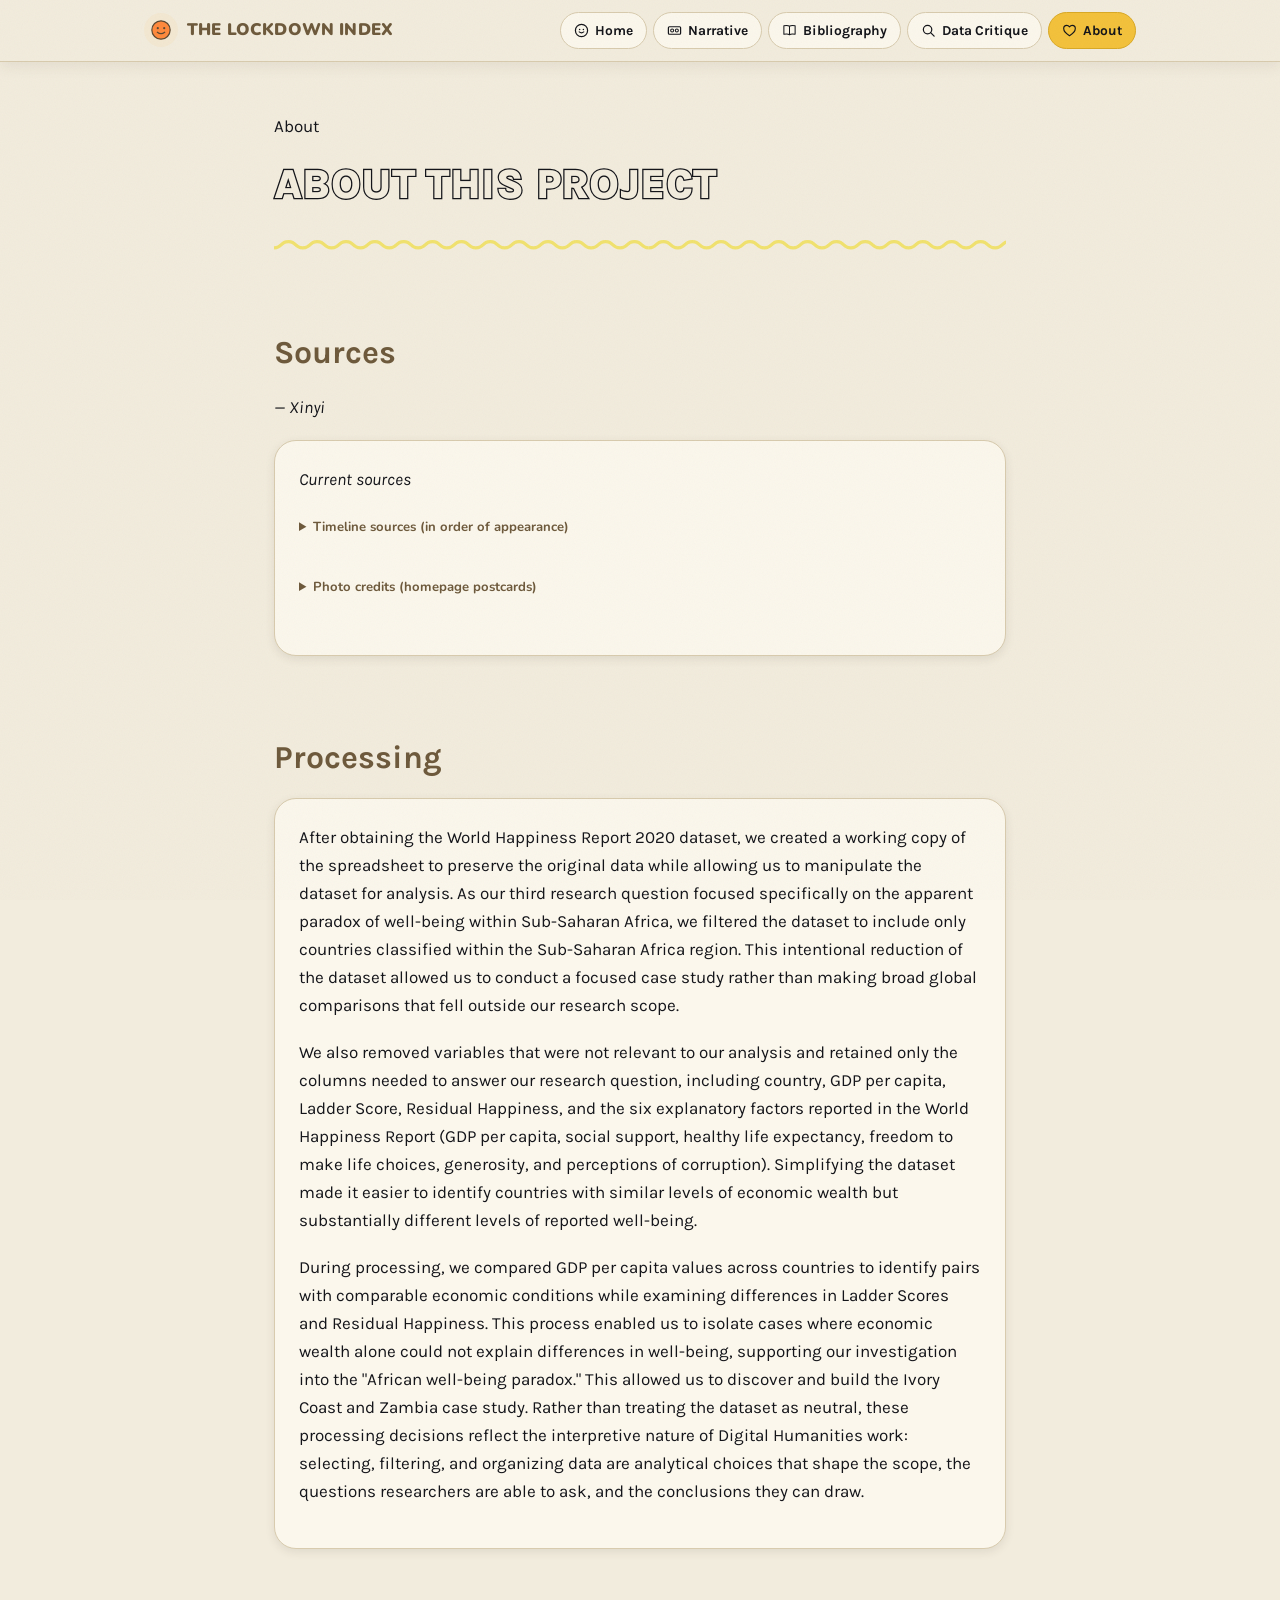
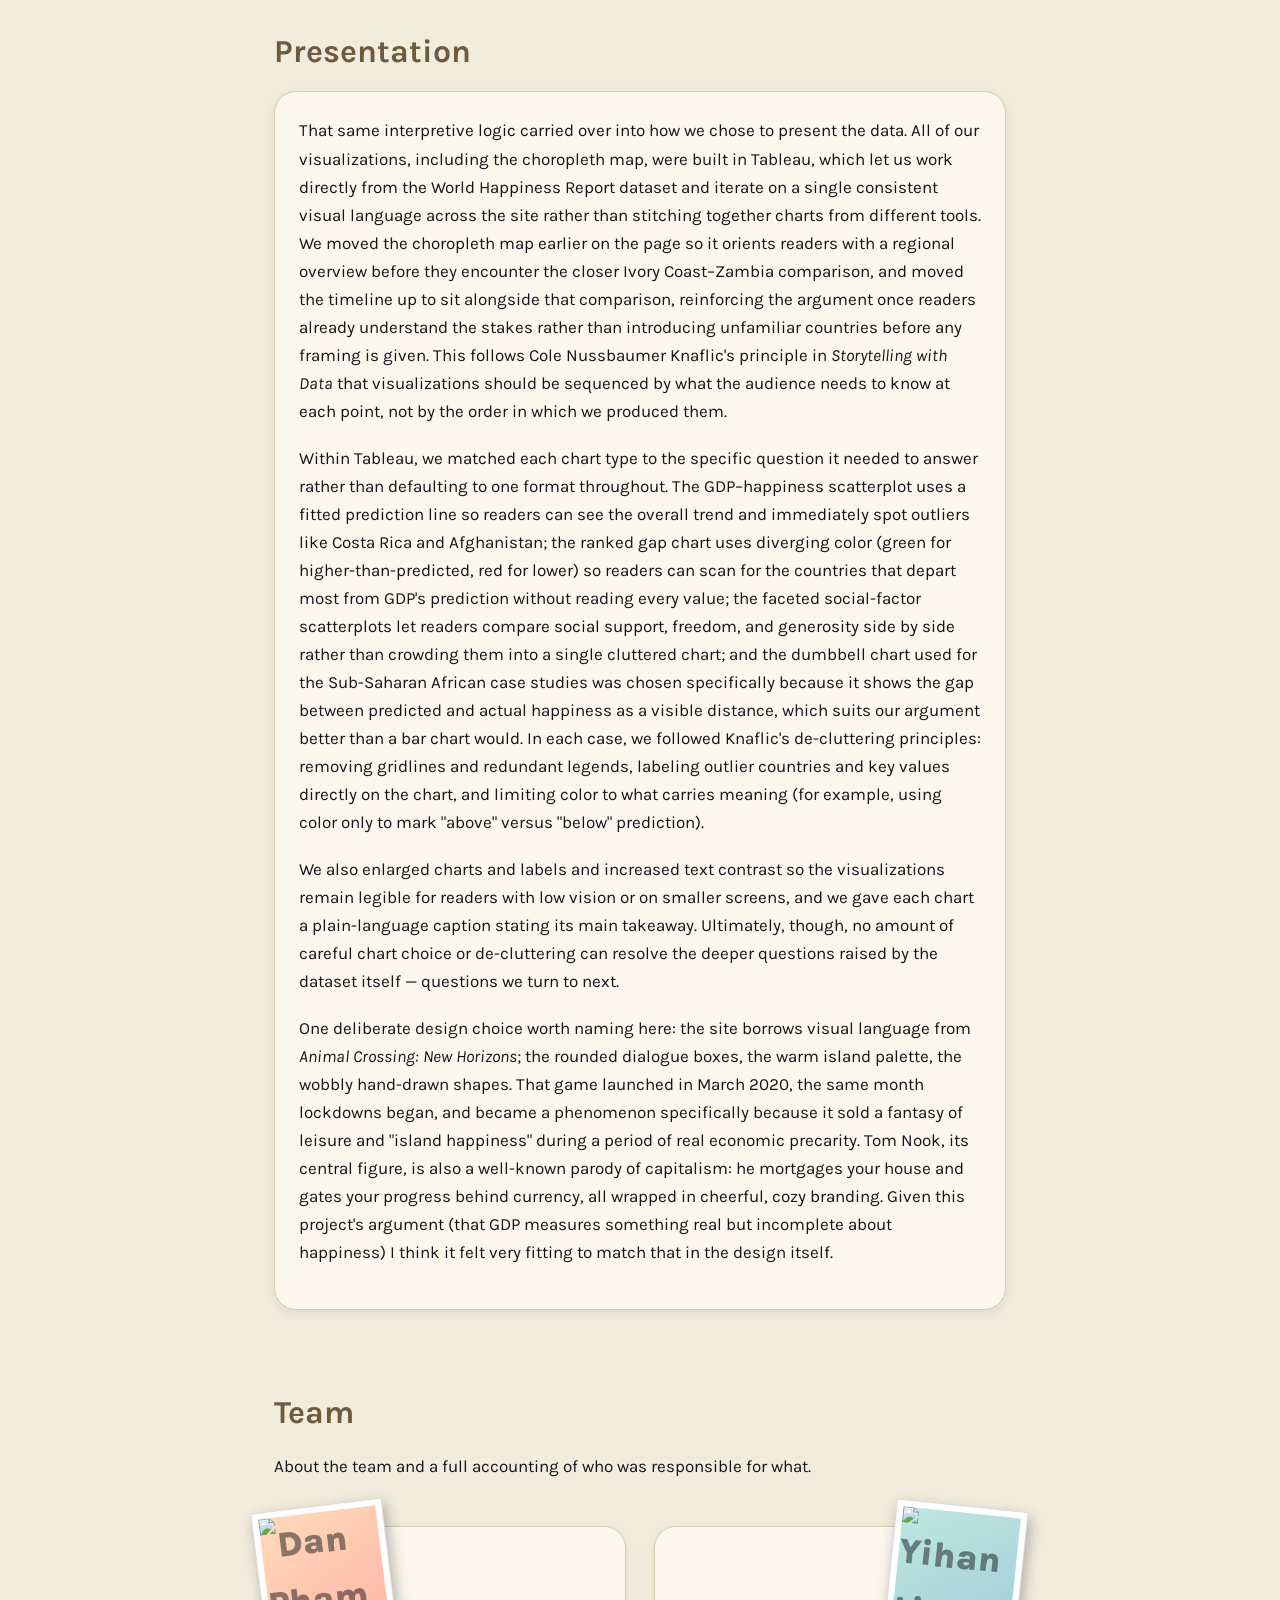
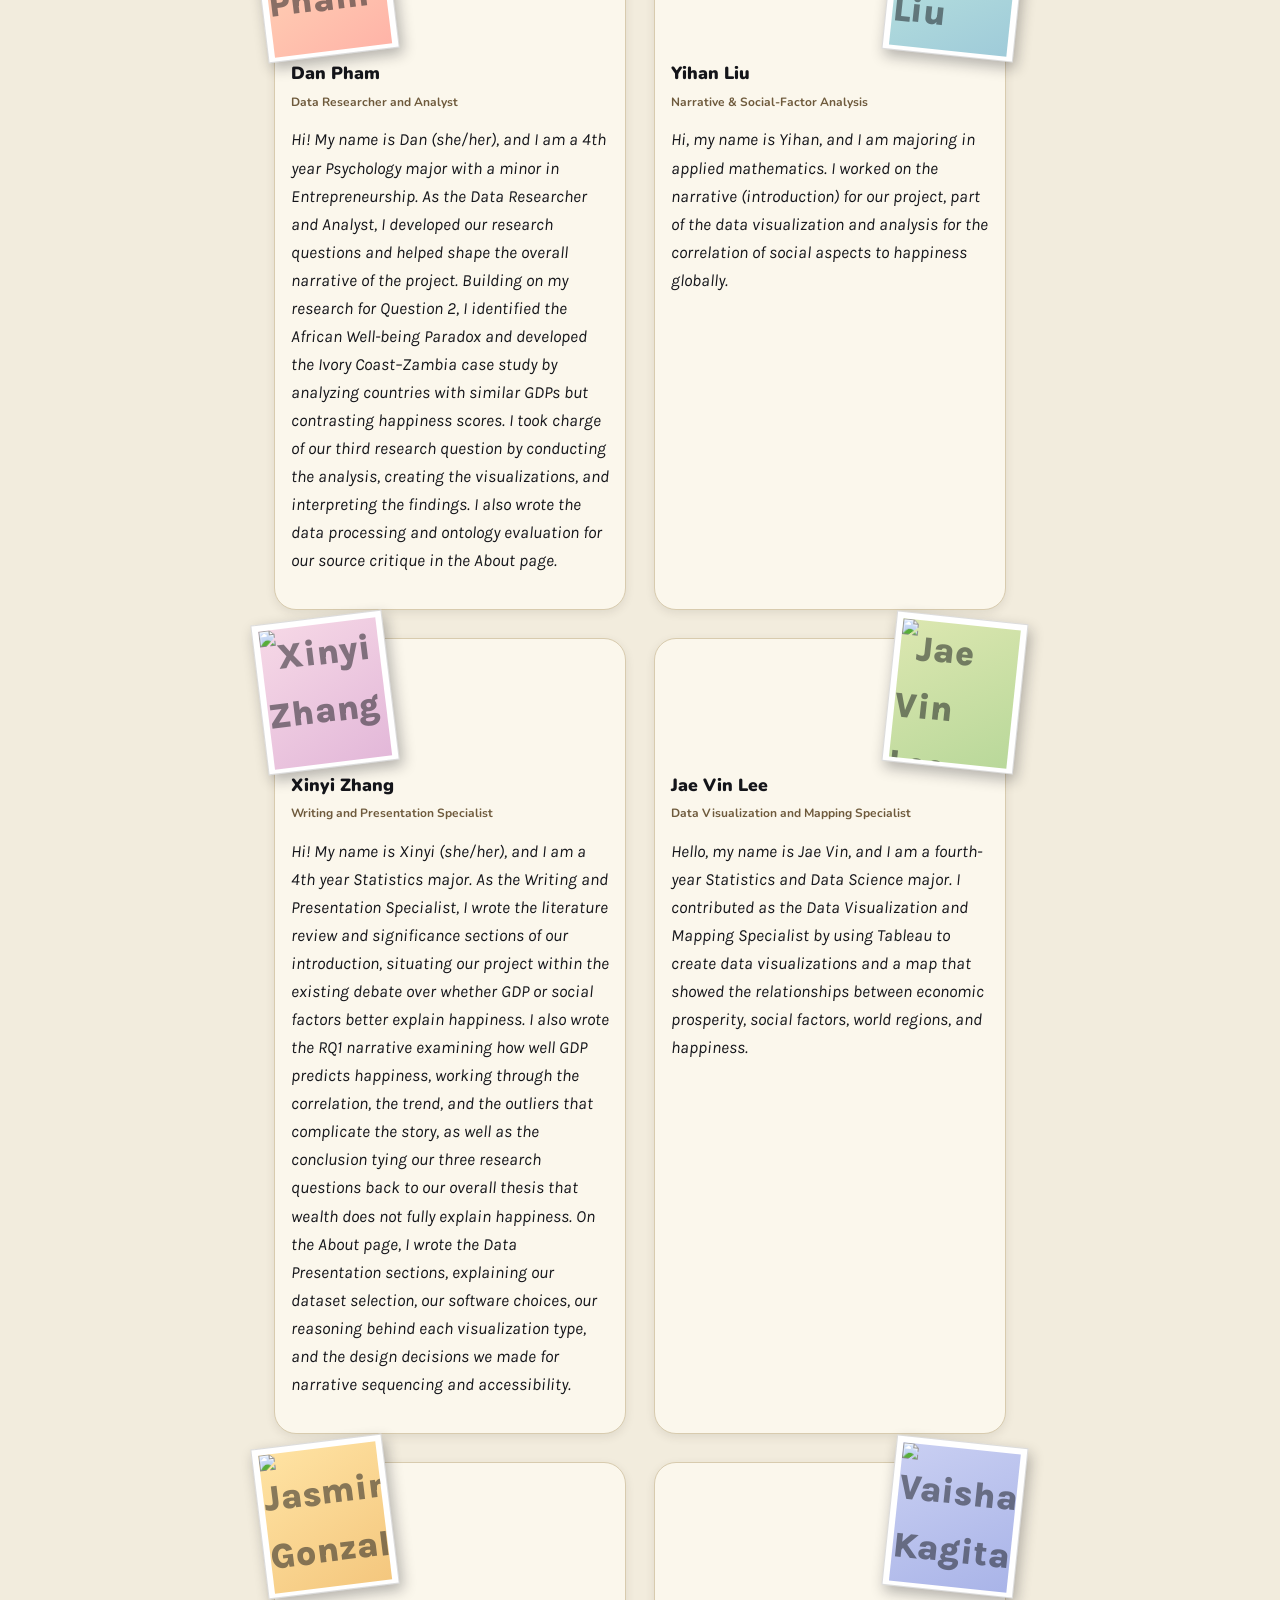
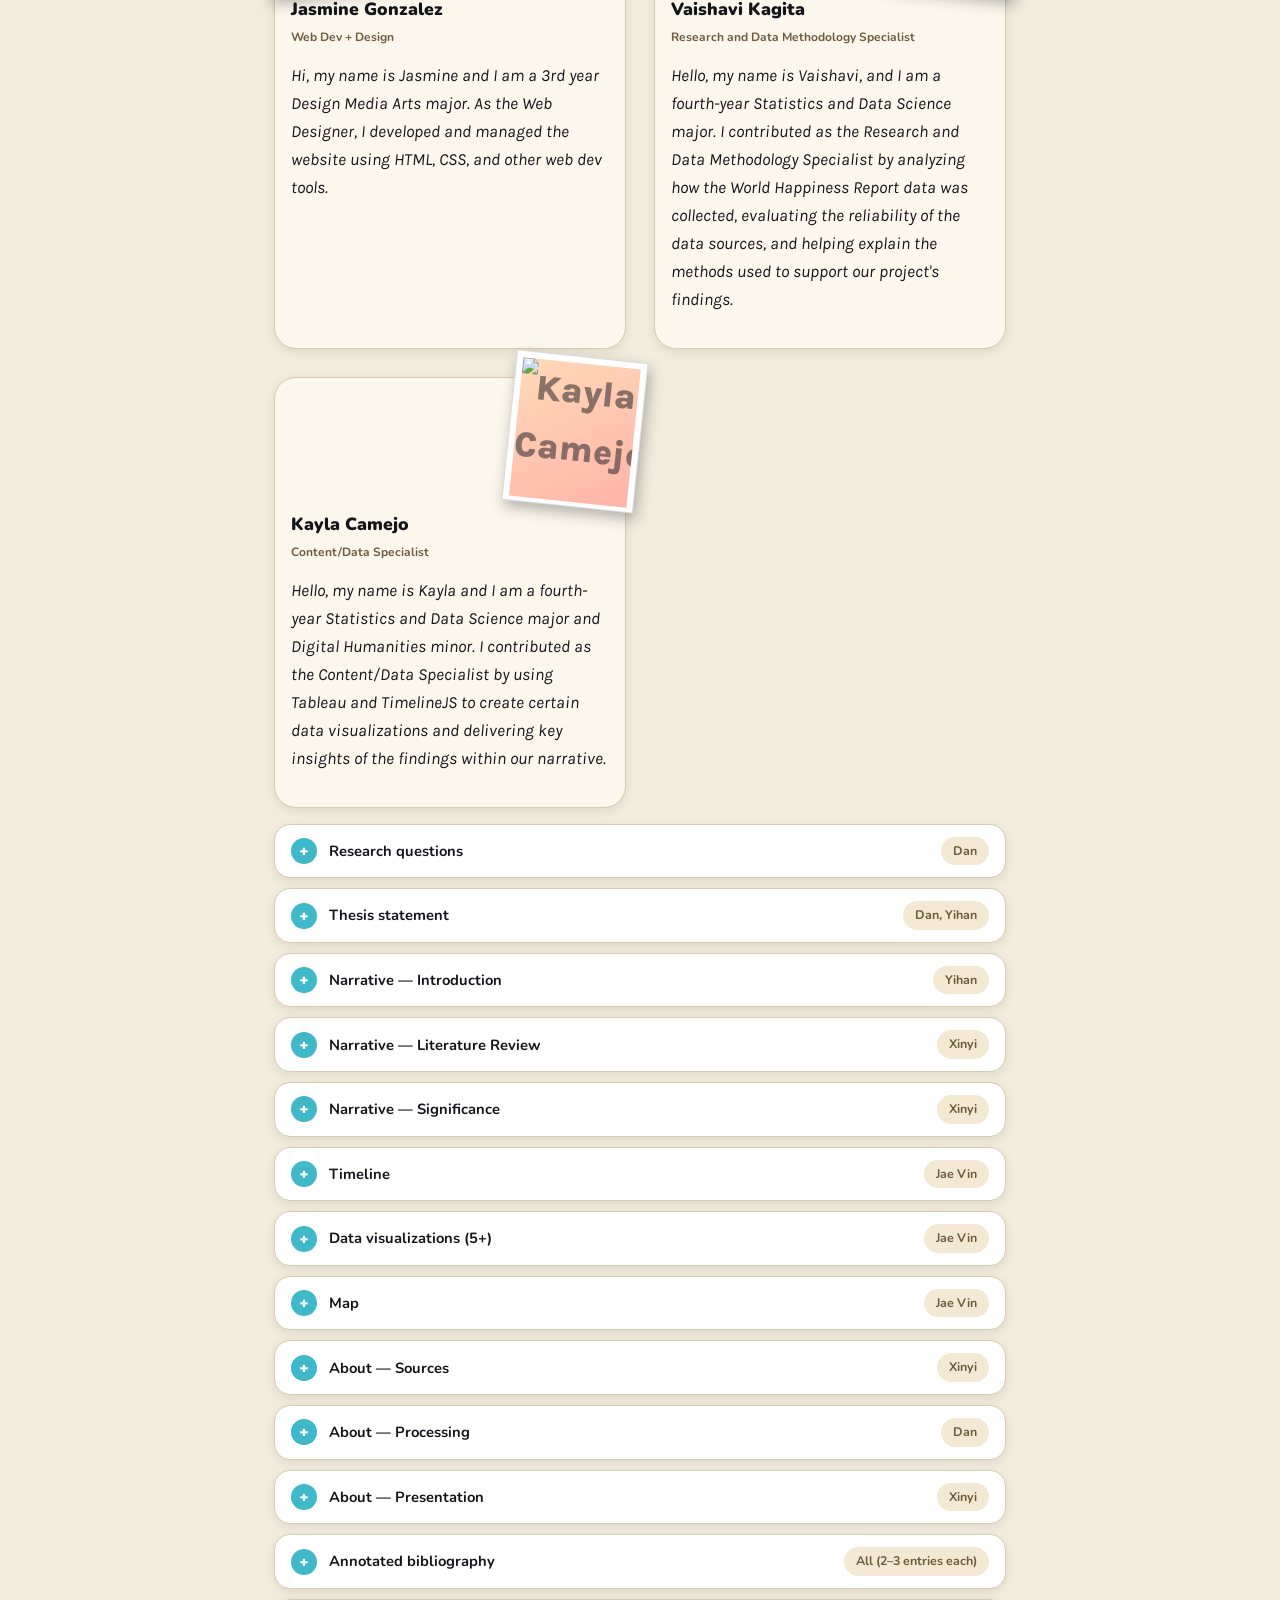
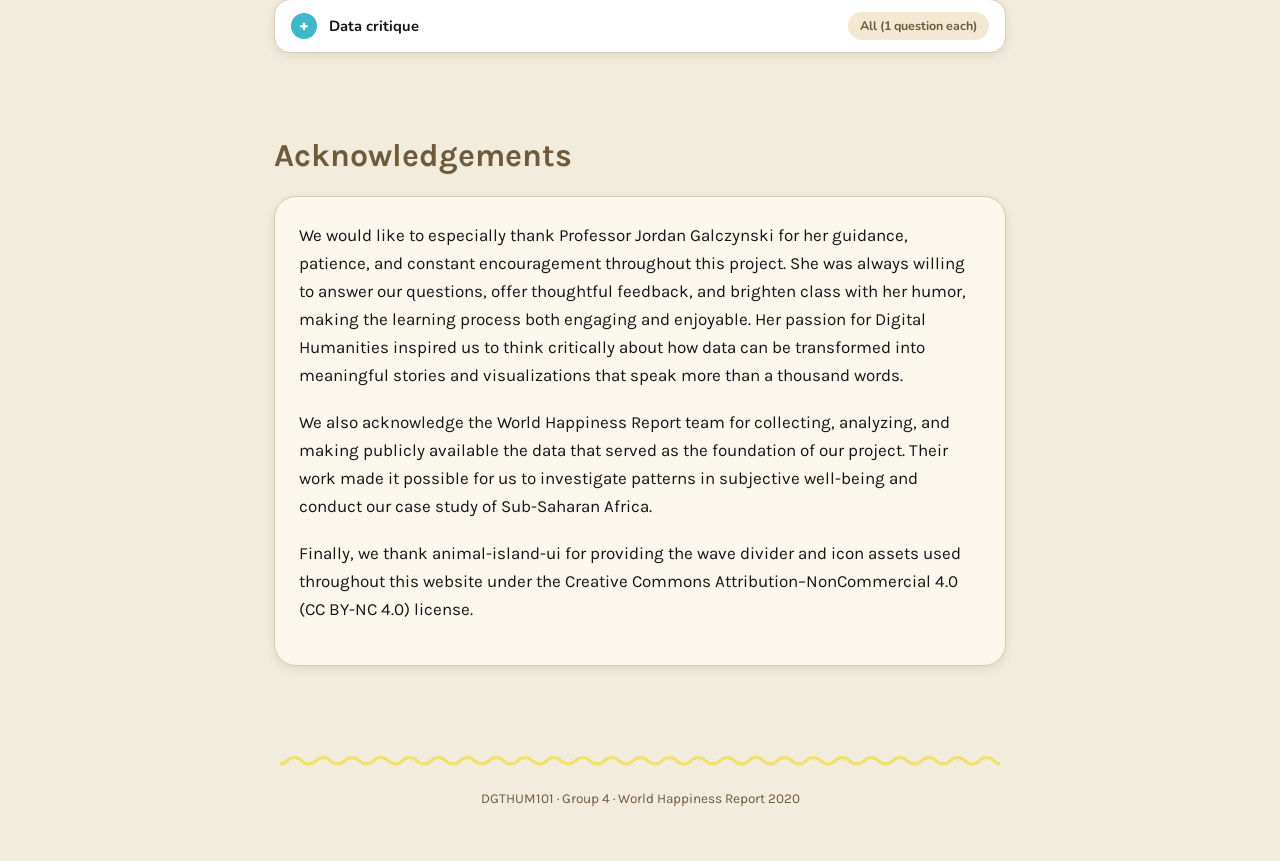
==== commit c7e00452: "Update about.html" ====
--- a/about.html
+++ b/about.html
@@ -31,7 +31,7 @@
   <h2>Sources</h2>
   <p><em>— Xinyi</em></p>
   <div class="card">
-    <p><em>Placeholder — explain why the group chose the World Happiness Report 2020 dataset over alternatives, citing relevant class readings. Draw on the Data Critique's answers about the dataset's origin (Gallup World Poll, Cantril Ladder) and funders (Wellbeing Research Centre, Gallup, UN SDSN).</em></p>
+    <p><em>Current sources</em></p>
 
     <details class="source-list">
       <summary>Timeline sources (in order of appearance)</summary>
--- a/css/style.css
+++ b/css/style.css
@@ -542,9 +542,11 @@
 }
 @media (min-width: 960px) {
   .embed-frame {
+    position: relative;
     width: 90vw;
     max-width: 900px;
-    margin-left: 50vw;
+    left: 50%;
+    margin-left: 0;
     transform: translateX(-50%);
   }
 }
@@ -589,9 +591,11 @@
 }
 @media (min-width: 960px) {
   .viz-figure {
+    position: relative;
     width: 90vw;
     max-width: 900px;
-    margin-left: 50vw;
+    left: 50%;
+    margin-left: 0;
     transform: translateX(-50%);
   }
 }
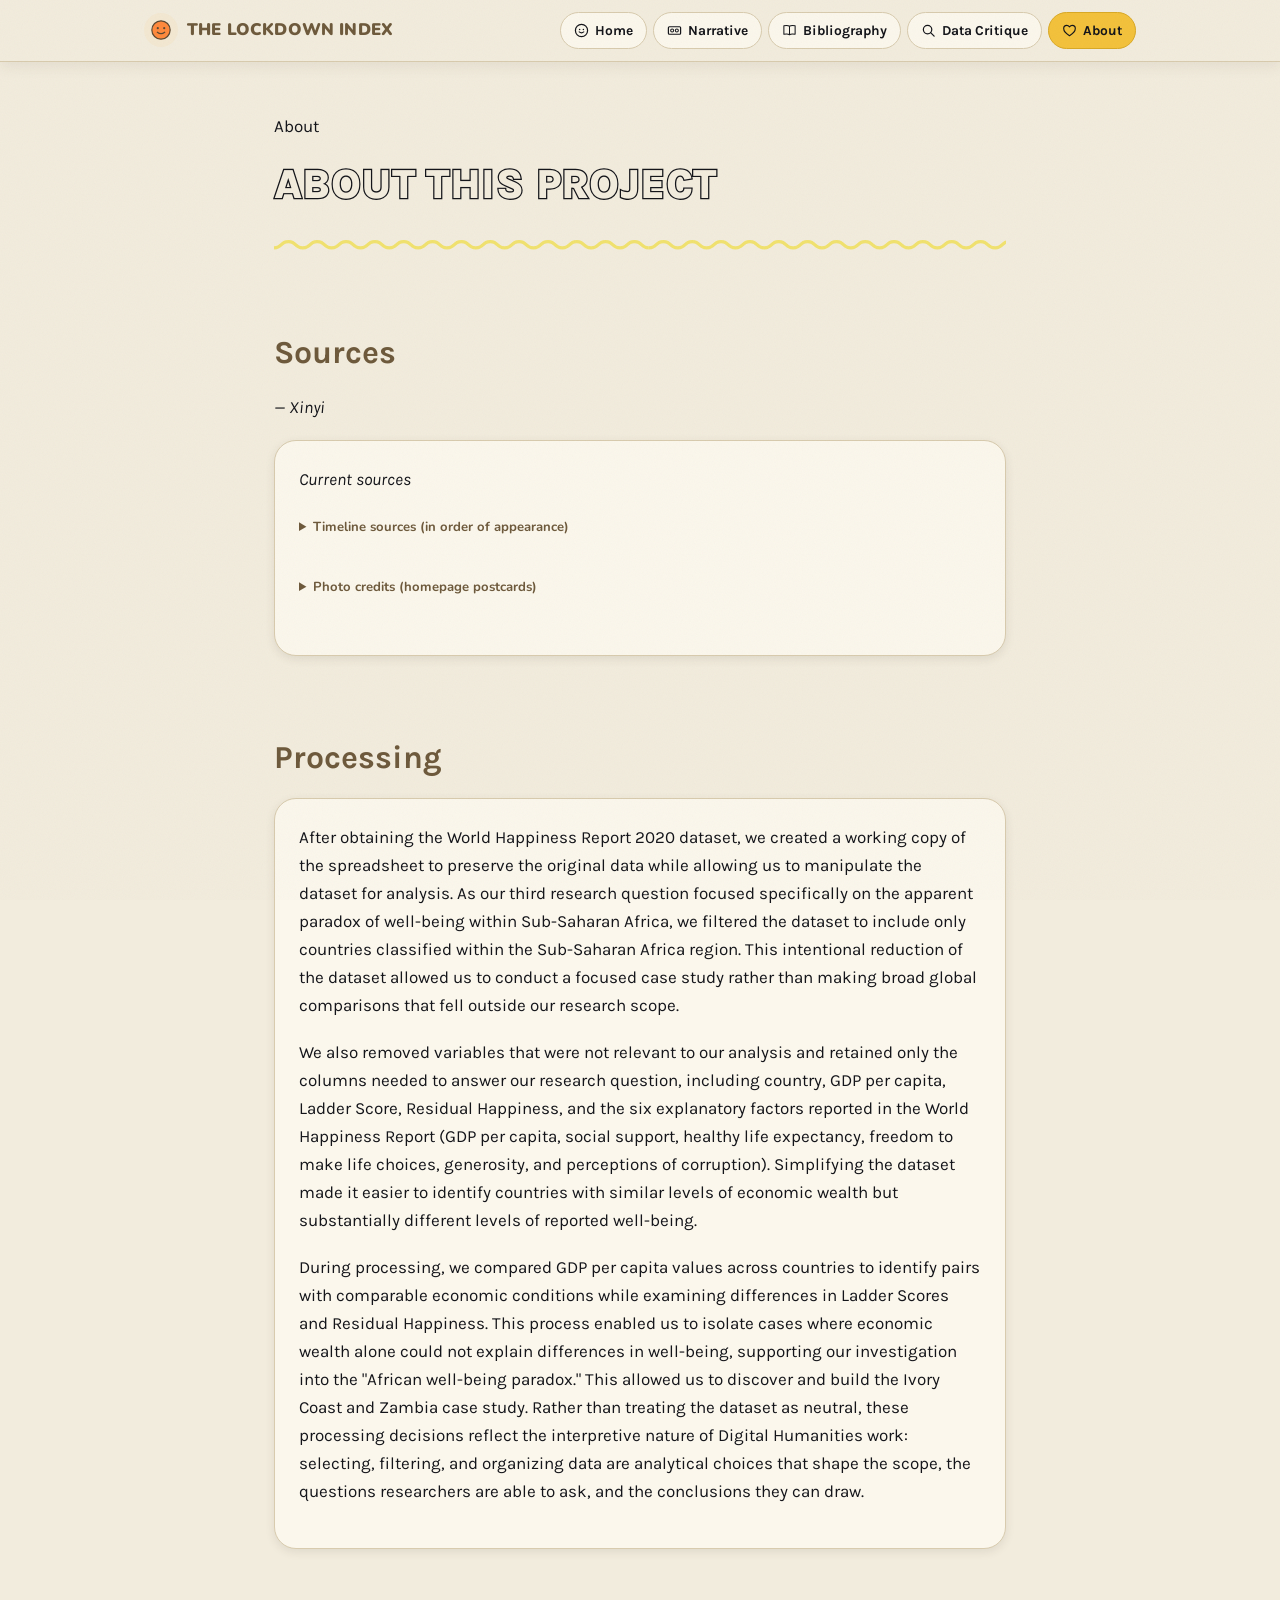
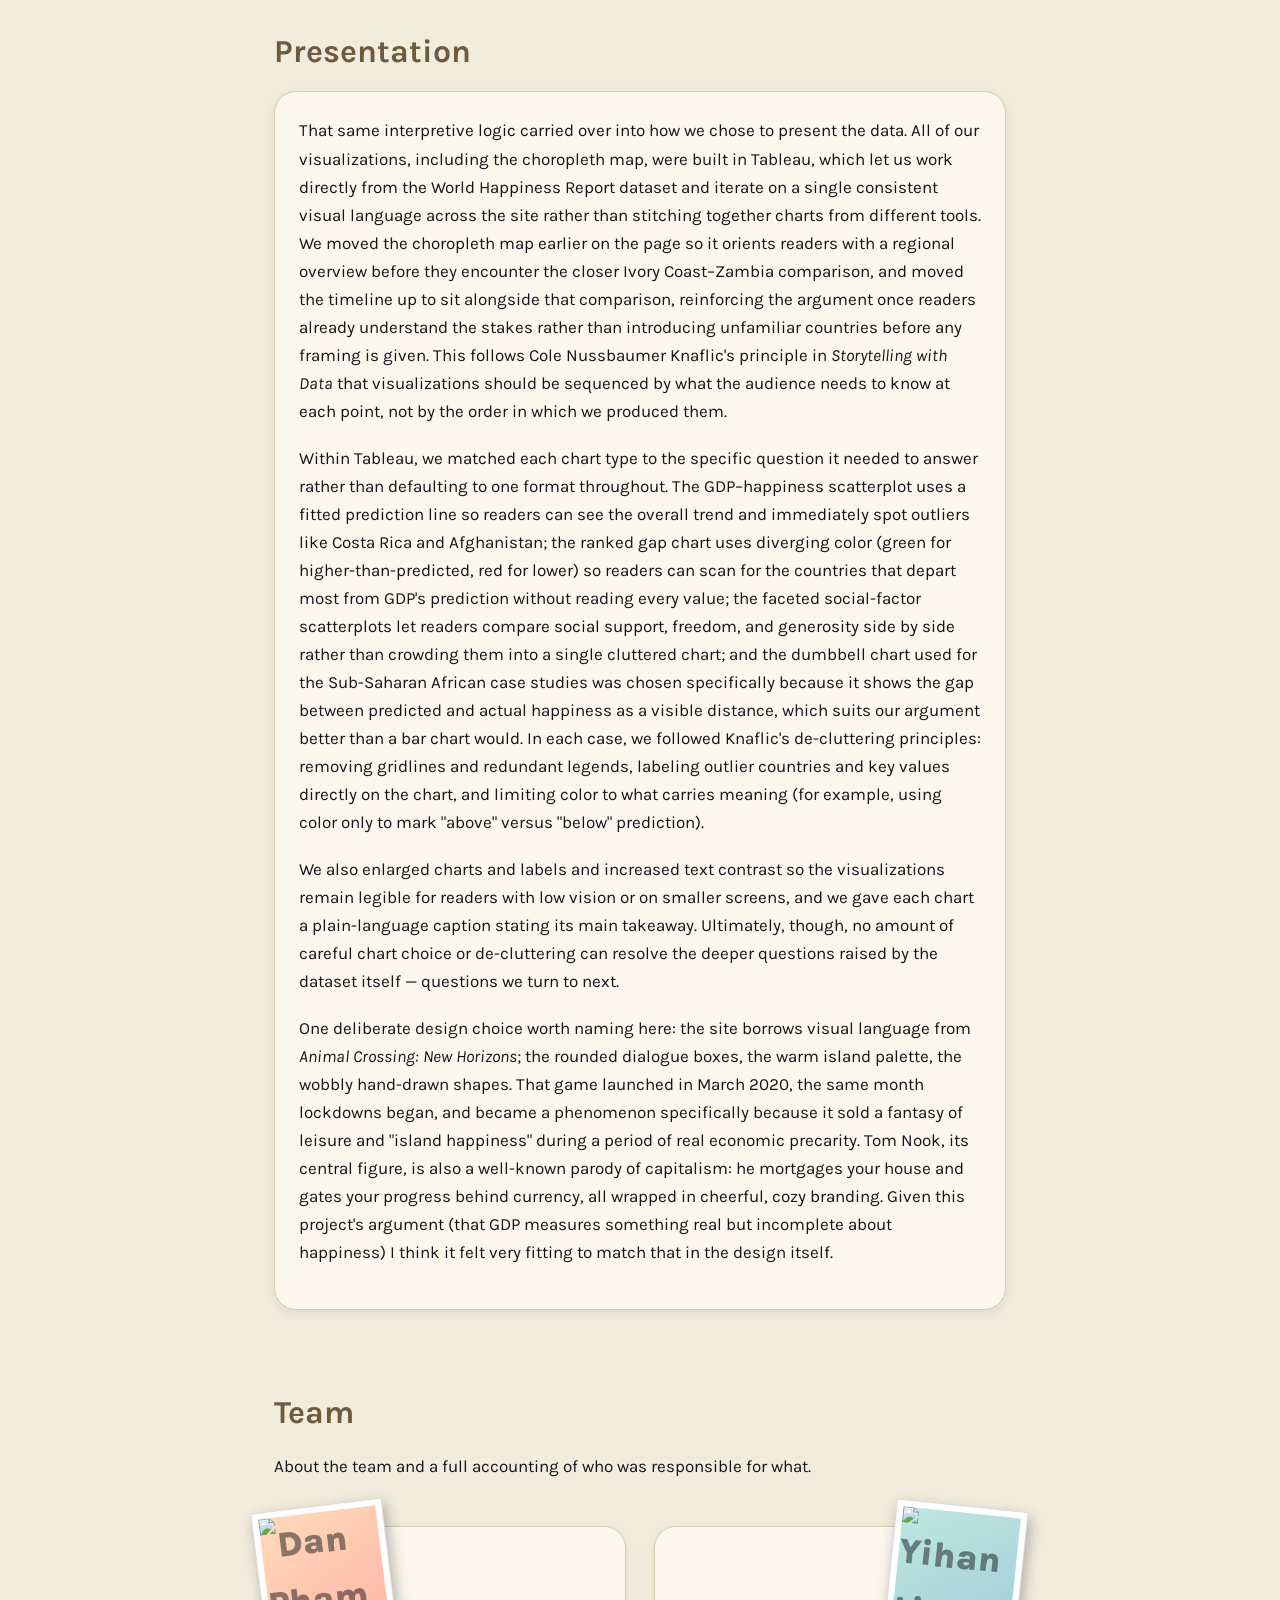
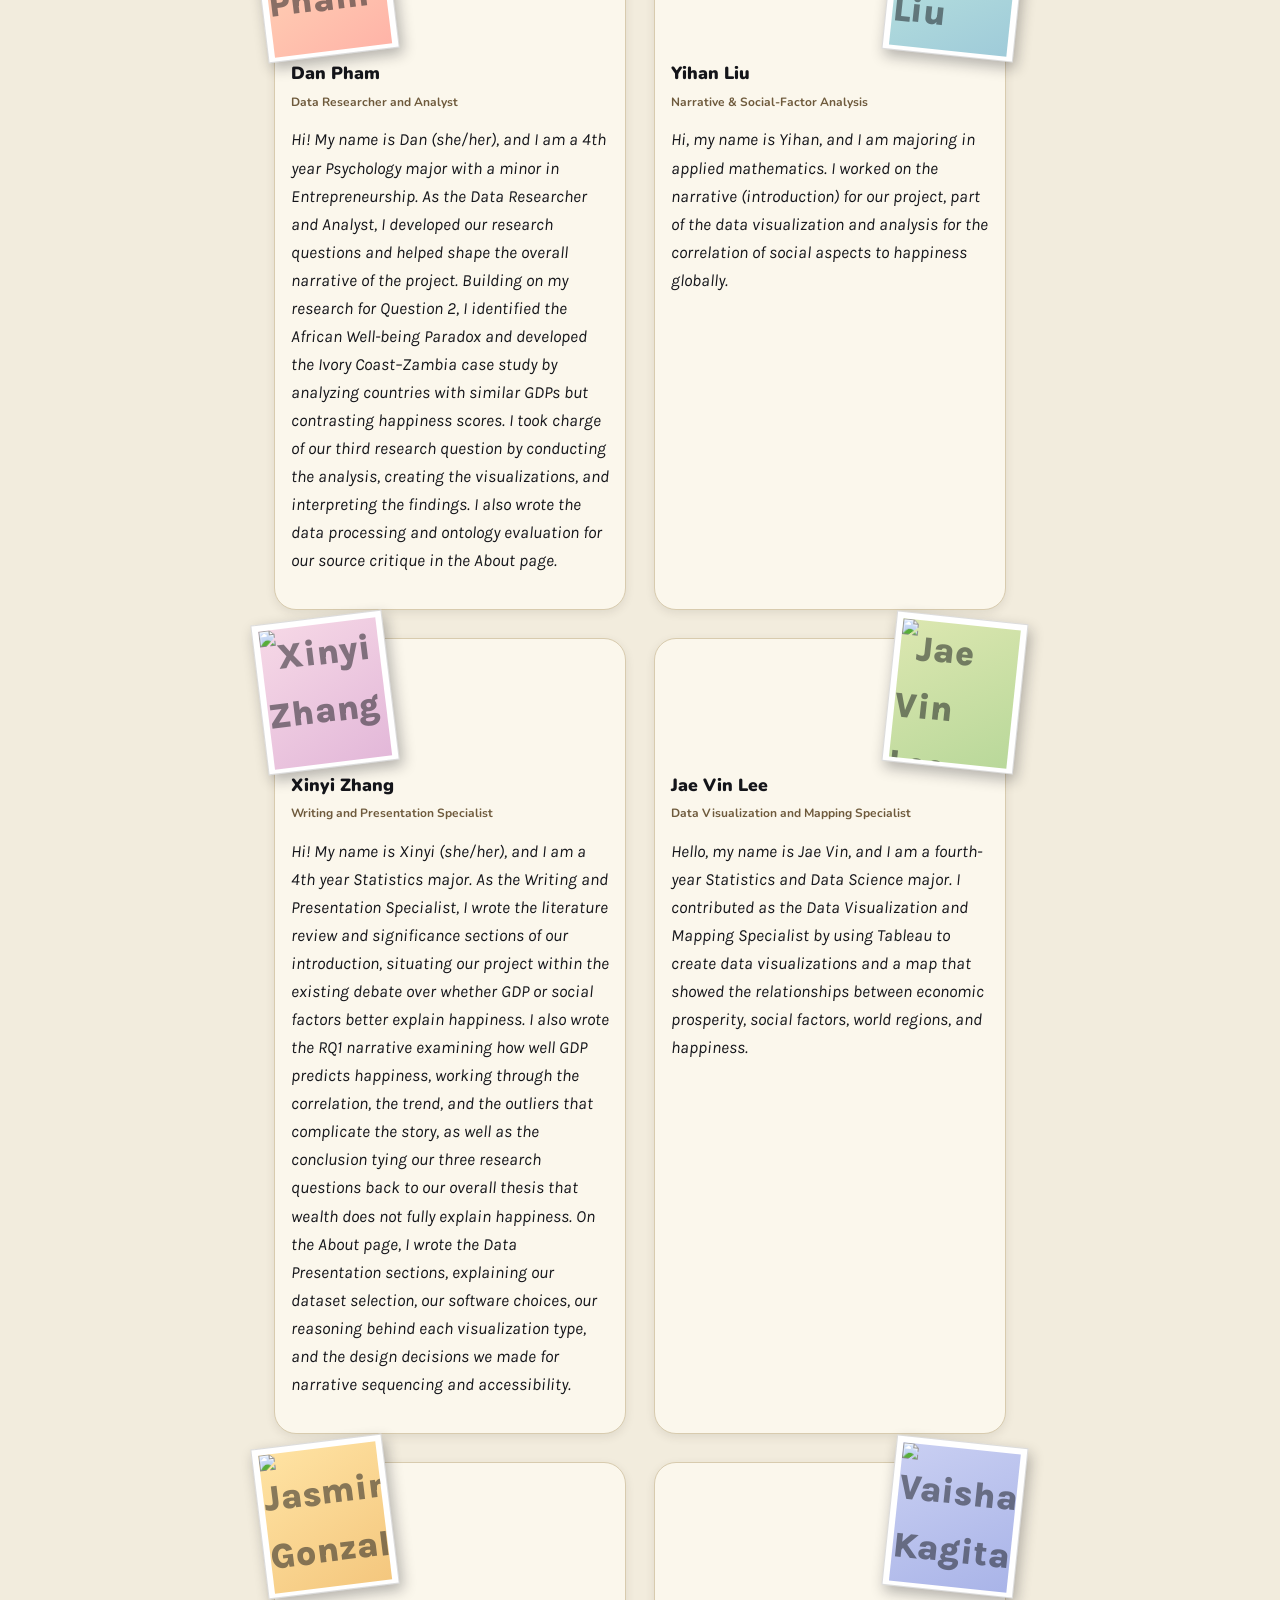
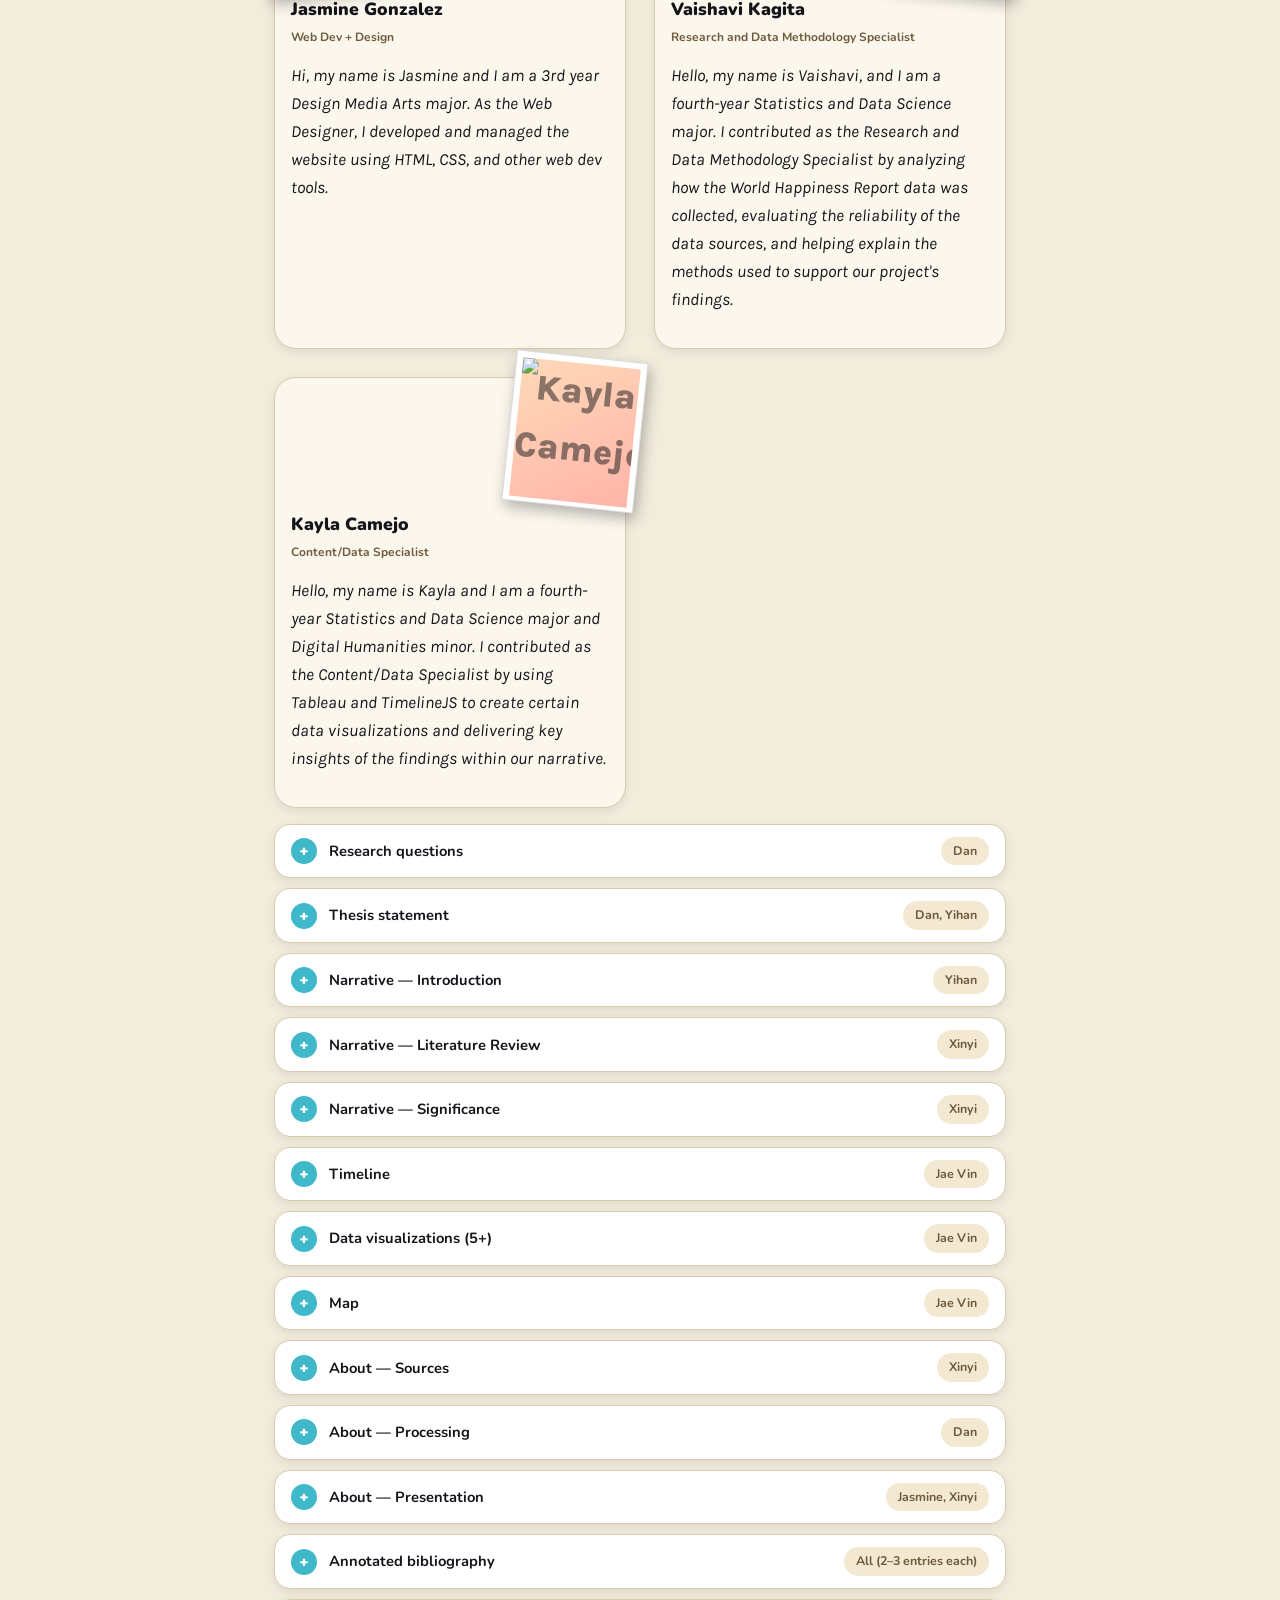
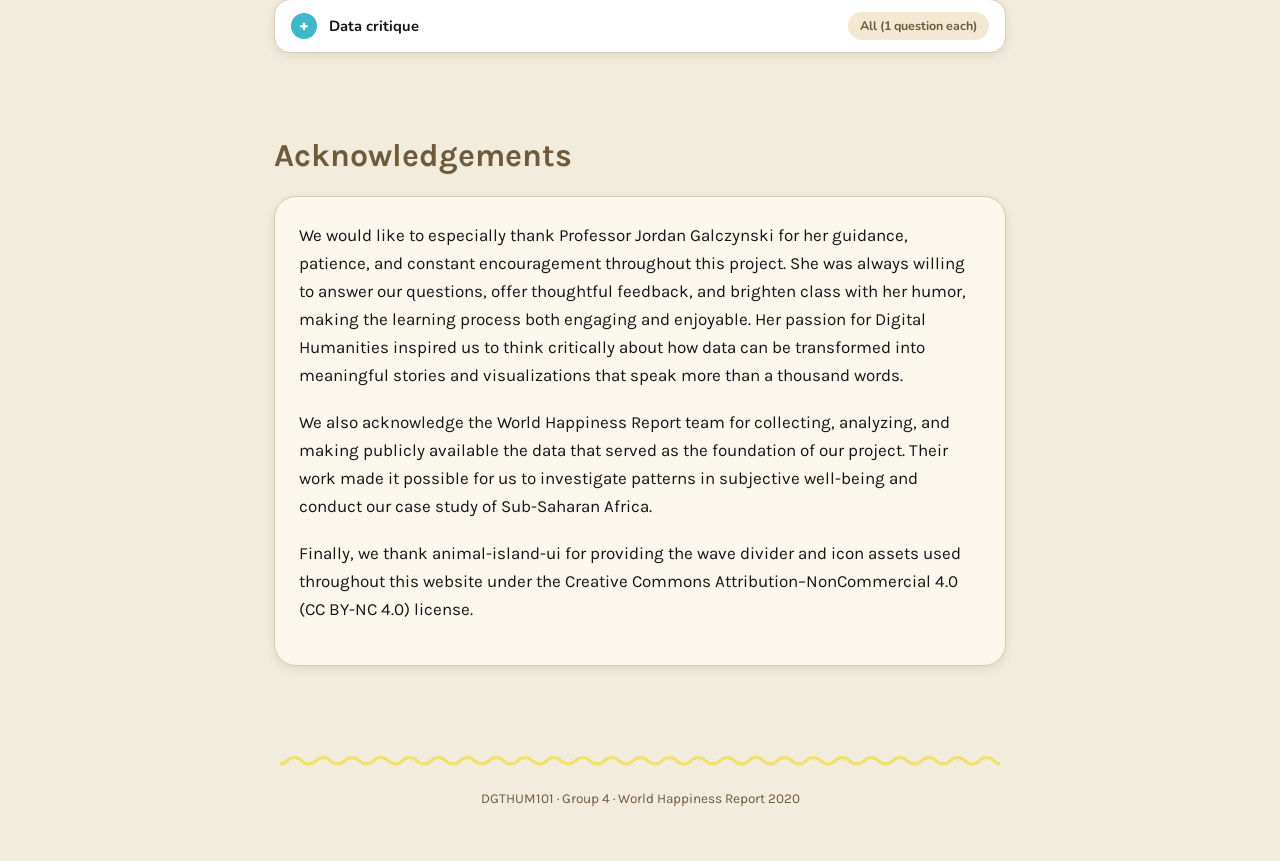
==== commit b13bca70: "Update about.html" ====
--- a/about.html
+++ b/about.html
@@ -106,7 +106,7 @@
     <li class="role-row"><span class="role-badge">+</span><span class="role-name">Map</span><span class="role-who">Jae Vin</span></li>
     <li class="role-row"><span class="role-badge">+</span><span class="role-name">About — Sources</span><span class="role-who">Xinyi</span></li>
     <li class="role-row"><span class="role-badge">+</span><span class="role-name">About — Processing</span><span class="role-who">Dan</span></li>
-    <li class="role-row"><span class="role-badge">+</span><span class="role-name">About — Presentation</span><span class="role-who">Xinyi</span></li>
+    <li class="role-row"><span class="role-badge">+</span><span class="role-name">About — Presentation</span><span class="role-who">Jasmine, Xinyi</span></li>
     <li class="role-row"><span class="role-badge">+</span><span class="role-name">Annotated bibliography</span><span class="role-who">All (2–3 entries each)</span></li>
     <li class="role-row"><span class="role-badge">+</span><span class="role-name">Data critique</span><span class="role-who">All (1 question each)</span></li>
   </ul>
--- a/css/style.css
+++ b/css/style.css
@@ -538,23 +538,6 @@
   box-shadow: var(--ac-shadow);
   margin: 26px 0;
   width: 100%;
-  max-width: 900px;
-}
-@media (min-width: 960px) {
-  .embed-frame {
-    position: relative;
-    width: 90vw;
-    max-width: 900px;
-    left: 50%;
-    margin-left: 0;
-    transform: translateX(-50%);
-  }
-}
-/* the AC menu (narrative page only) is fixed to the right, ~250px wide
-   including its margin — once it's actually visible, nudge breakout
-   figures left so they clear it instead of sliding underneath */
-@media (min-width: 1140px) {
-  .embed-frame { transform: translateX(calc(-50% - 125px)); }
 }
 .embed-frame iframe { display: block; width: 100%; border: 0; }
 
@@ -583,24 +566,9 @@
   border: 1.5px solid var(--ac-border);
   border-radius: var(--ac-radius);
   box-shadow: var(--ac-shadow);
-  padding: 16px;
+  padding: 14px;
   margin: 26px 0;
   text-align: center;
-  width: 100%;
-  max-width: 900px;
-}
-@media (min-width: 960px) {
-  .viz-figure {
-    position: relative;
-    width: 90vw;
-    max-width: 900px;
-    left: 50%;
-    margin-left: 0;
-    transform: translateX(-50%);
-  }
-}
-@media (min-width: 1140px) {
-  .viz-figure { transform: translateX(calc(-50% - 125px)); }
 }
 .viz-figure img {
   width: 100%;
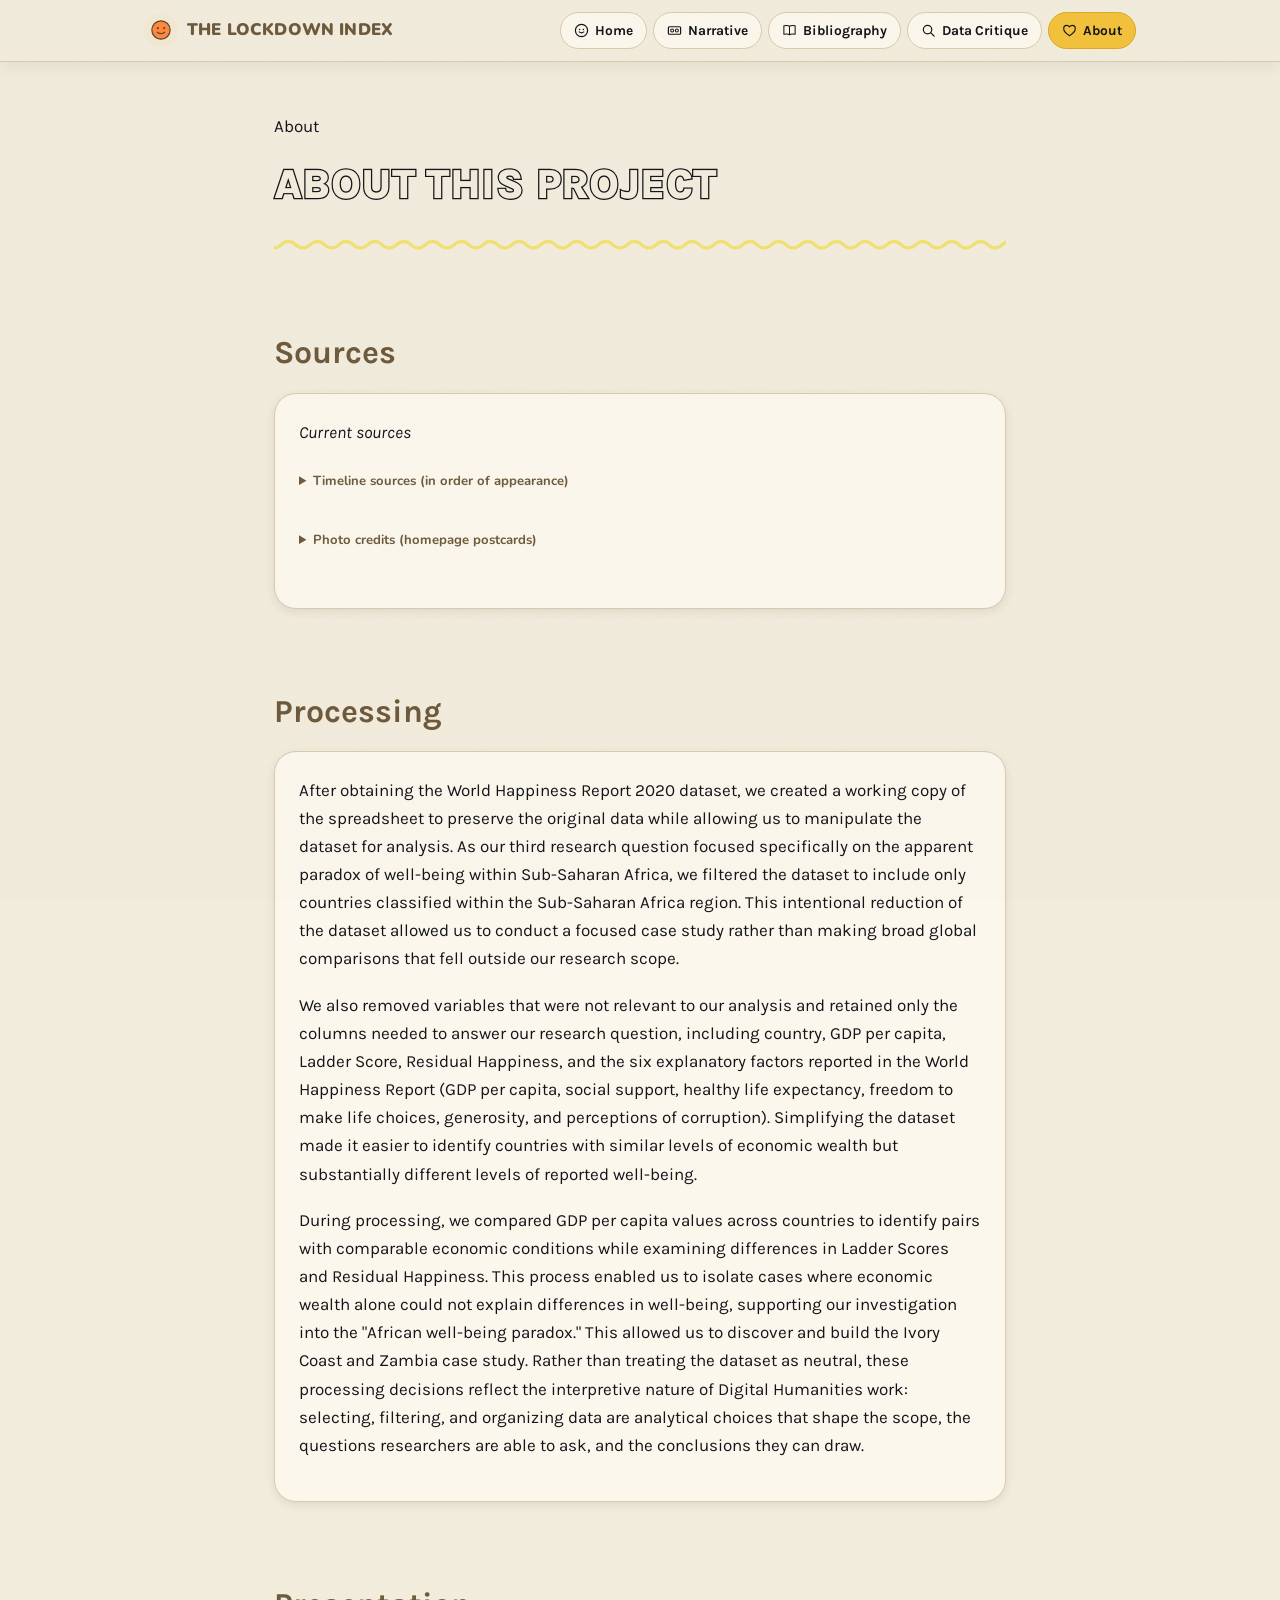
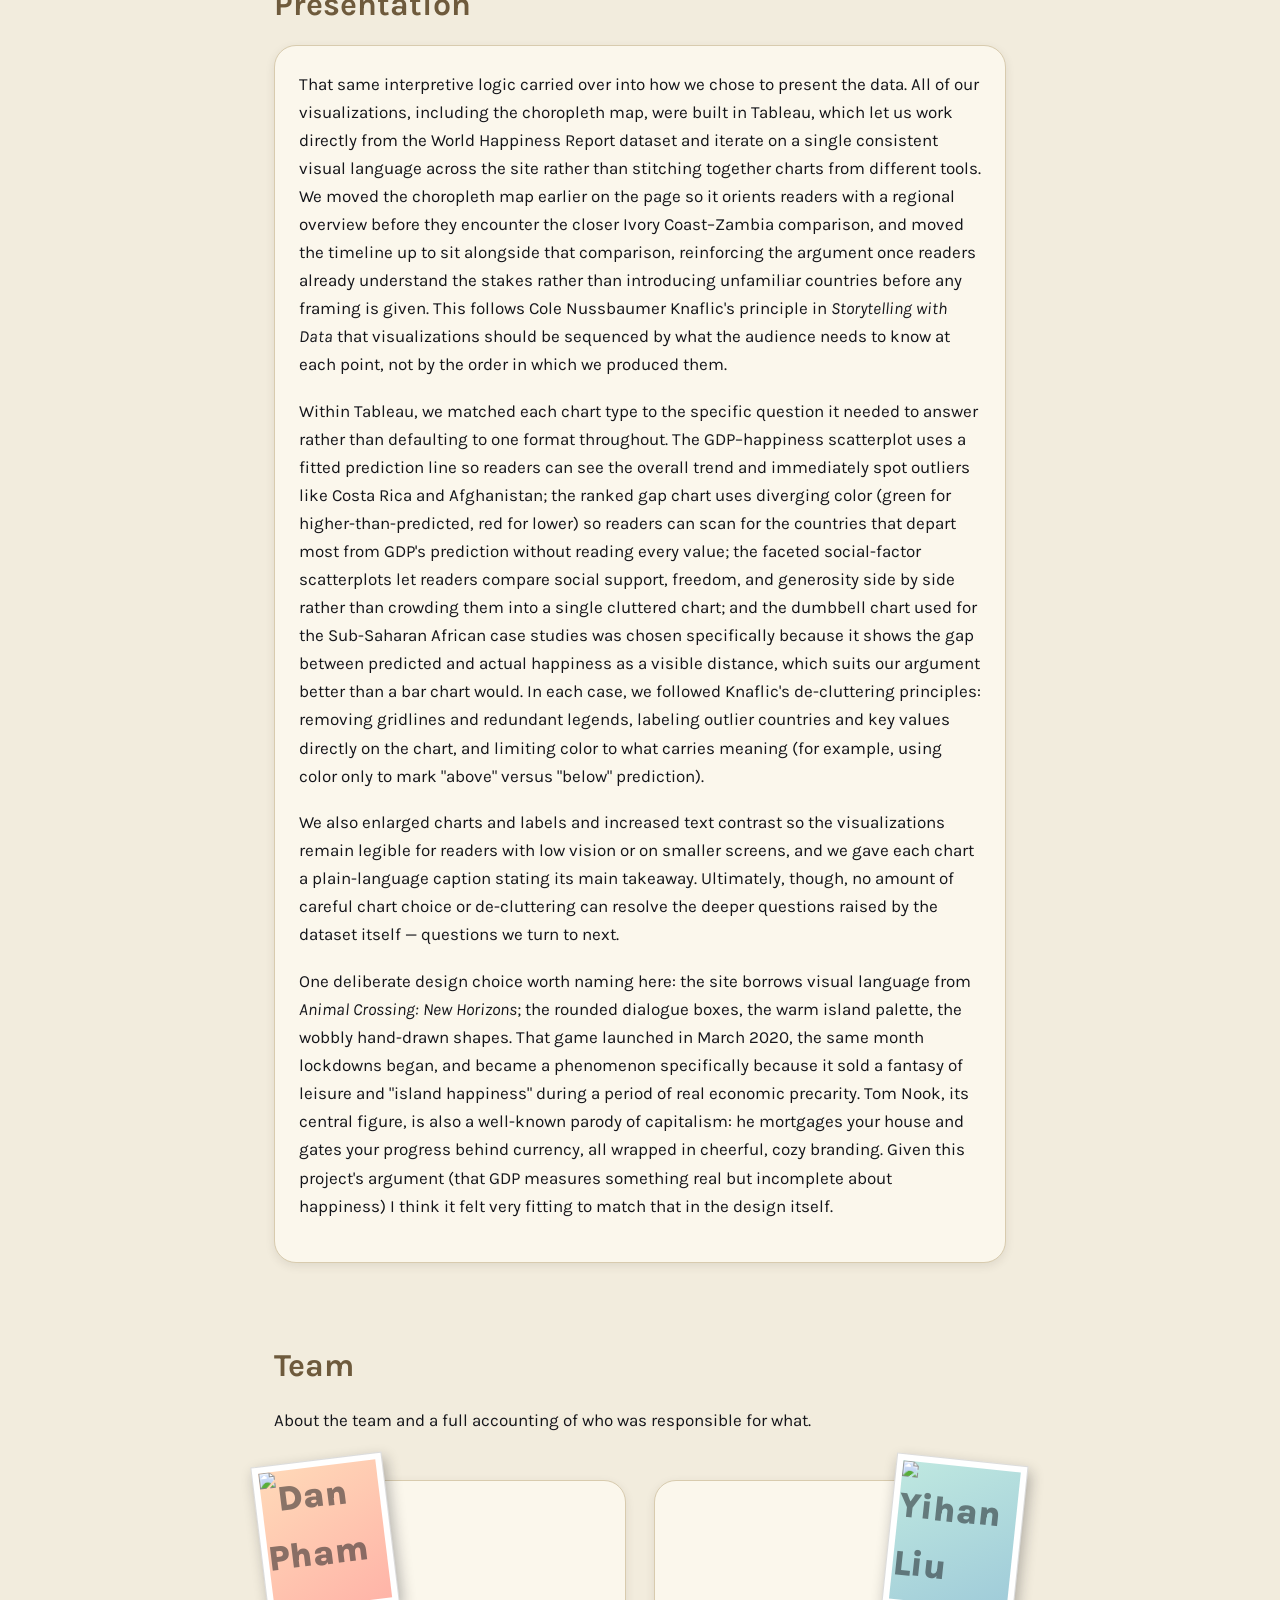
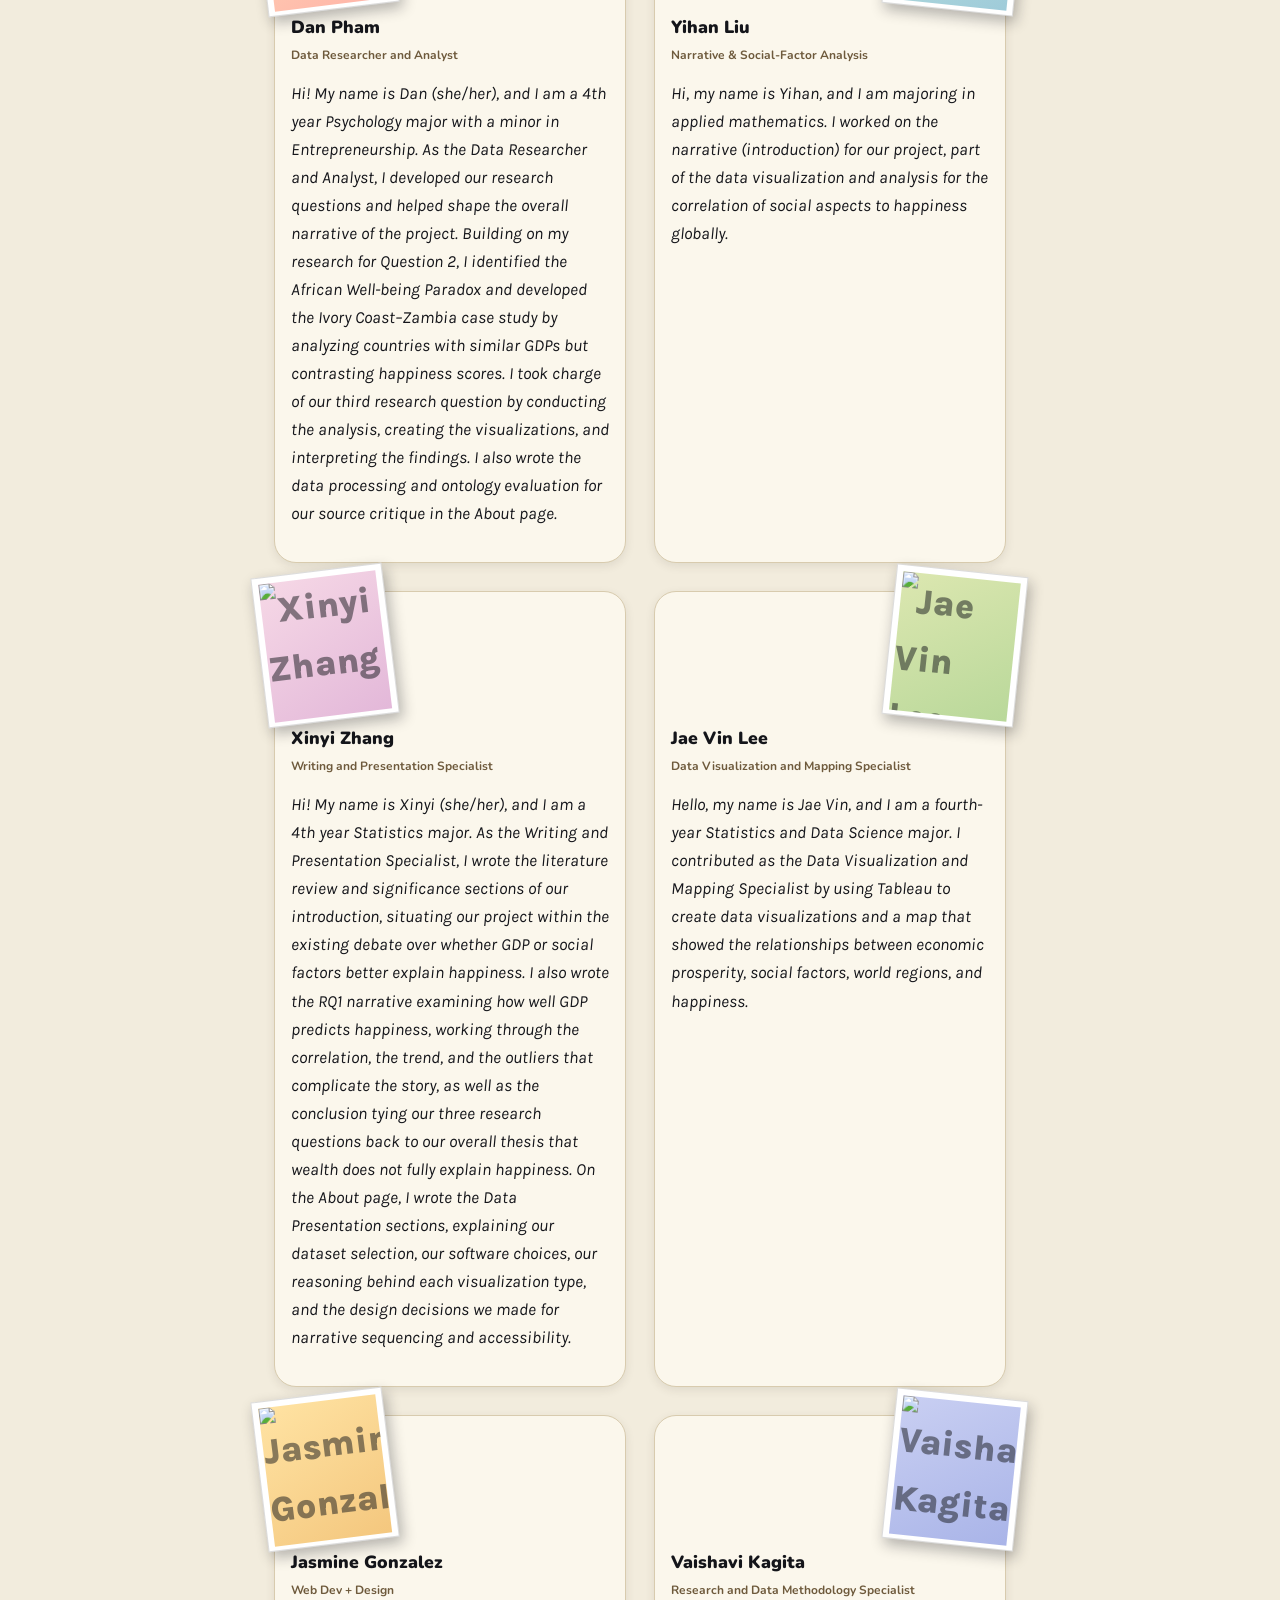
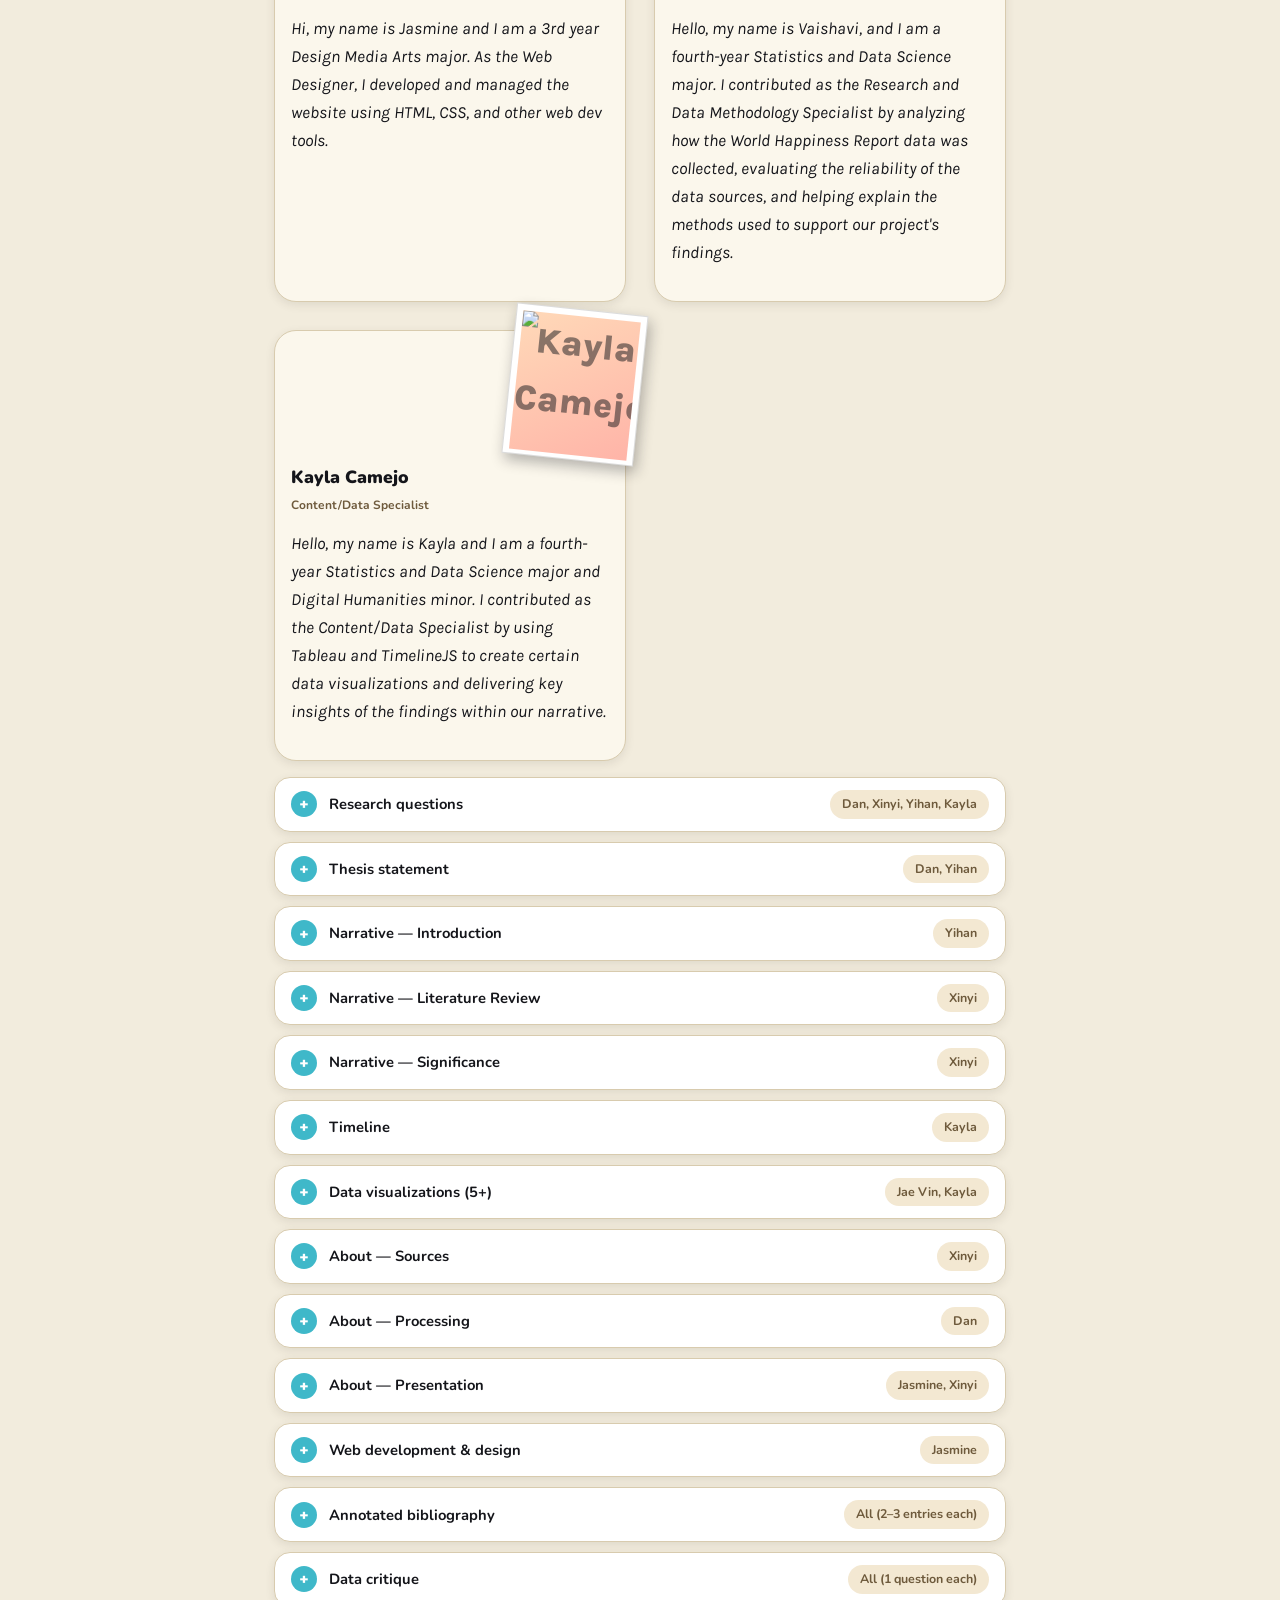
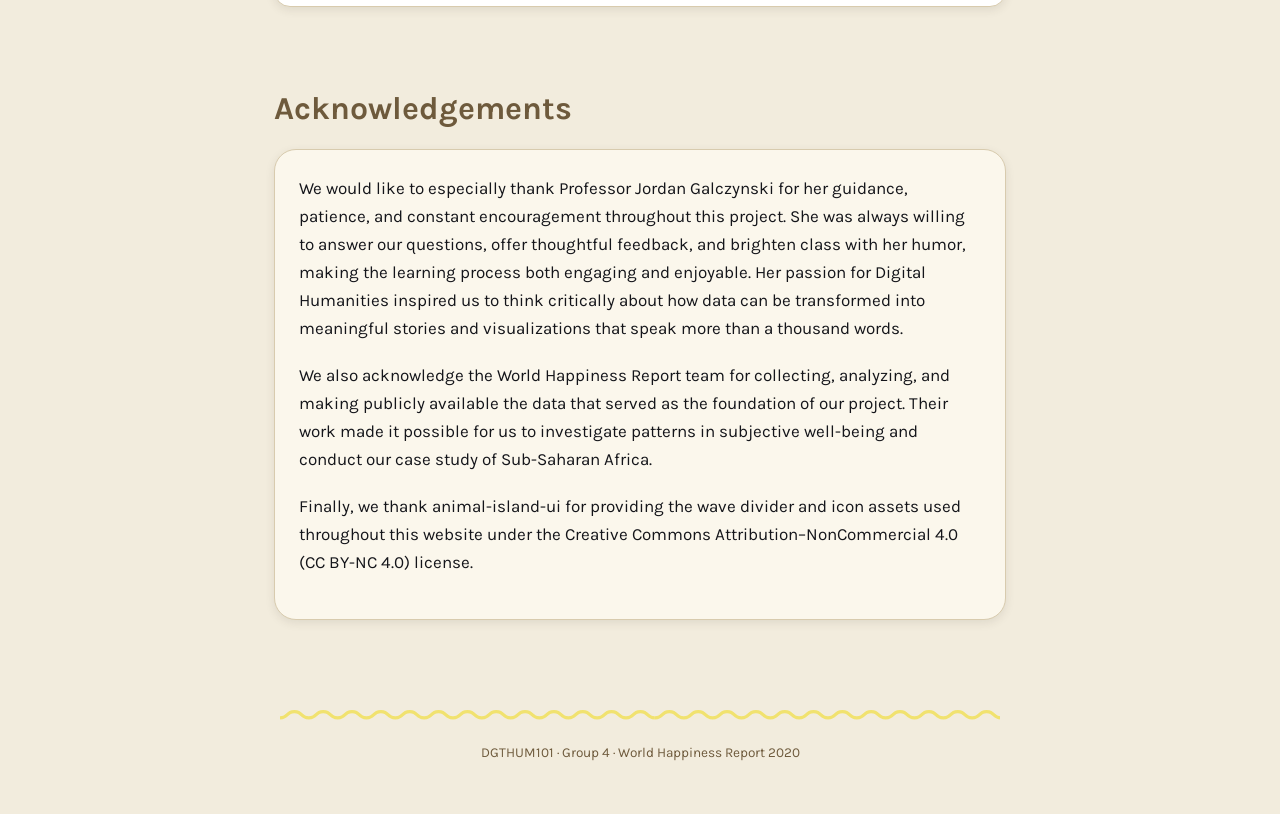
==== commit b259cc53: "Update about.html" ====
--- a/about.html
+++ b/about.html
@@ -29,7 +29,6 @@
   <div class="wave-divider" aria-hidden="true"></div>
 
   <h2>Sources</h2>
-  <p><em>— Xinyi</em></p>
   <div class="card">
     <p><em>Current sources</em></p>
 
@@ -96,17 +95,17 @@
   </div>
 
   <ul class="role-list">
-    <li class="role-row"><span class="role-badge">+</span><span class="role-name">Research questions</span><span class="role-who">Dan</span></li>
+    <li class="role-row"><span class="role-badge">+</span><span class="role-name">Research questions</span><span class="role-who">Dan, Xinyi, Yihan, Kayla</span></li>
     <li class="role-row"><span class="role-badge">+</span><span class="role-name">Thesis statement</span><span class="role-who">Dan, Yihan</span></li>
     <li class="role-row"><span class="role-badge">+</span><span class="role-name">Narrative — Introduction</span><span class="role-who">Yihan</span></li>
     <li class="role-row"><span class="role-badge">+</span><span class="role-name">Narrative — Literature Review</span><span class="role-who">Xinyi</span></li>
     <li class="role-row"><span class="role-badge">+</span><span class="role-name">Narrative — Significance</span><span class="role-who">Xinyi</span></li>
-    <li class="role-row"><span class="role-badge">+</span><span class="role-name">Timeline</span><span class="role-who">Jae Vin</span></li>
-    <li class="role-row"><span class="role-badge">+</span><span class="role-name">Data visualizations (5+)</span><span class="role-who">Jae Vin</span></li>
-    <li class="role-row"><span class="role-badge">+</span><span class="role-name">Map</span><span class="role-who">Jae Vin</span></li>
+    <li class="role-row"><span class="role-badge">+</span><span class="role-name">Timeline</span><span class="role-who">Kayla</span></li>
+    <li class="role-row"><span class="role-badge">+</span><span class="role-name">Data visualizations (5+)</span><span class="role-who">Jae Vin, Kayla</span></li>
     <li class="role-row"><span class="role-badge">+</span><span class="role-name">About — Sources</span><span class="role-who">Xinyi</span></li>
     <li class="role-row"><span class="role-badge">+</span><span class="role-name">About — Processing</span><span class="role-who">Dan</span></li>
     <li class="role-row"><span class="role-badge">+</span><span class="role-name">About — Presentation</span><span class="role-who">Jasmine, Xinyi</span></li>
+    <li class="role-row"><span class="role-badge">+</span><span class="role-name">Web development &amp; design</span><span class="role-who">Jasmine</span></li>
     <li class="role-row"><span class="role-badge">+</span><span class="role-name">Annotated bibliography</span><span class="role-who">All (2–3 entries each)</span></li>
     <li class="role-row"><span class="role-badge">+</span><span class="role-name">Data critique</span><span class="role-who">All (1 question each)</span></li>
   </ul>
--- a/css/style.css
+++ b/css/style.css
@@ -534,12 +534,44 @@
    placeholder look since these are live content ---------- */
 .embed-frame {
   border-radius: var(--ac-radius);
-  overflow: hidden;
+  overflow-x: auto;
+  overflow-y: visible;
   box-shadow: var(--ac-shadow);
   margin: 26px 0;
   width: 100%;
-}
+  /* Firefox */
+  scrollbar-width: auto;
+  scrollbar-color: var(--ac-teal) var(--ac-bg2);
+}
+/* Chrome / Safari / Edge — make the horizontal scrollbar big and colored
+   instead of the thin default, since this is the primary way to pan a
+   wider-than-container embed like the Tableau dashboard */
+.embed-frame::-webkit-scrollbar { height: 14px; }
+.embed-frame::-webkit-scrollbar-track { background: var(--ac-bg2); border-radius: 999px; }
+.embed-frame::-webkit-scrollbar-thumb { background: var(--ac-teal); border-radius: 999px; border: 3px solid var(--ac-bg2); }
+.embed-frame::-webkit-scrollbar-thumb:hover { background: #2e93a1; }
 .embed-frame iframe { display: block; width: 100%; border: 0; }
+
+.scroll-hint {
+  font-family: 'Nunito', sans-serif;
+  font-weight: 600;
+  font-size: 0.82rem;
+  color: var(--ac-text);
+  text-align: center;
+  margin: -14px 0 22px;
+}
+
+/* Tableau's own embed script force-sets its <object>/iframe to a fixed
+   1200px width via inline styles once it loads. !important in an author
+   stylesheet beats a plain (non-!important) inline style, so this makes
+   it actually scale down to fit the card instead of overflowing. */
+.embed-frame object,
+.embed-frame .tableauViz {
+  width: 100% !important;
+  max-width: 100% !important;
+  height: auto !important;
+  aspect-ratio: 1200 / 827;
+}
 
 /* collapsible source/credit lists (timeline sources, photo credits) —
    unobtrusive by default, expand on click */
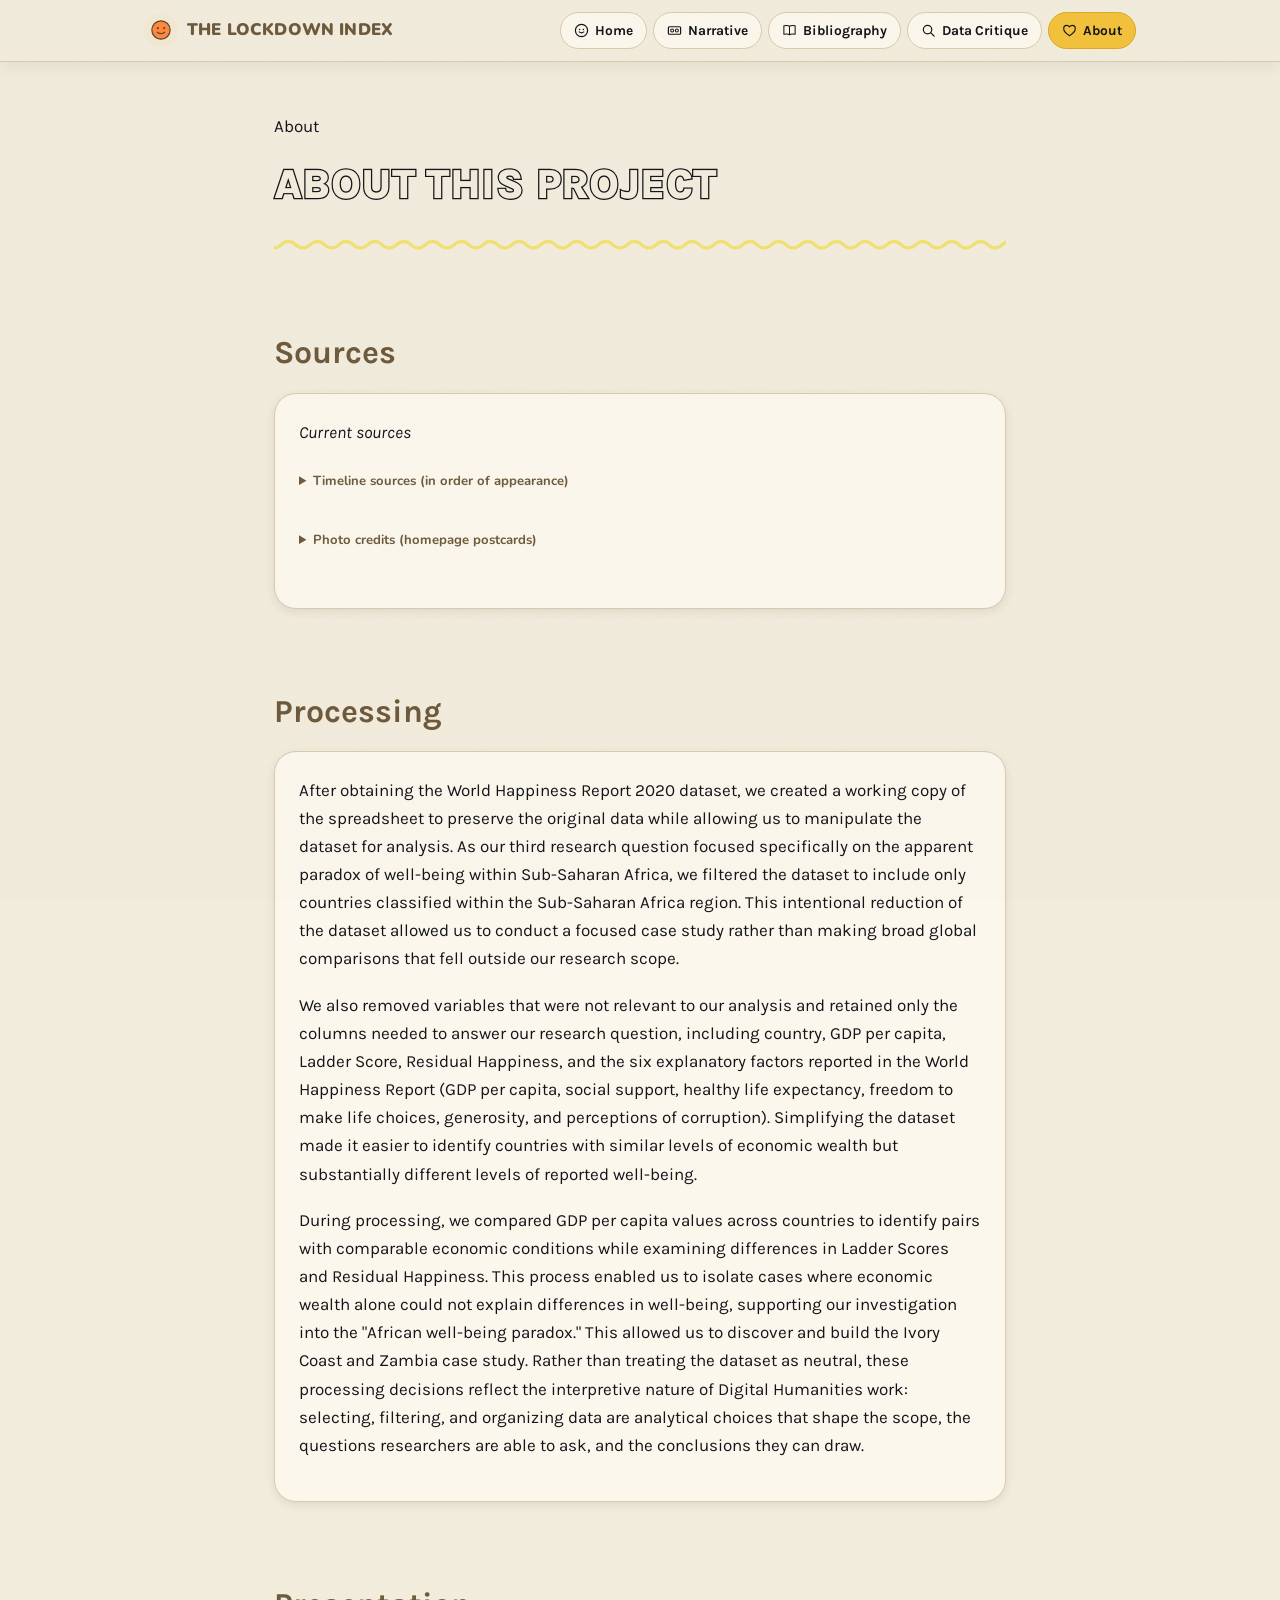
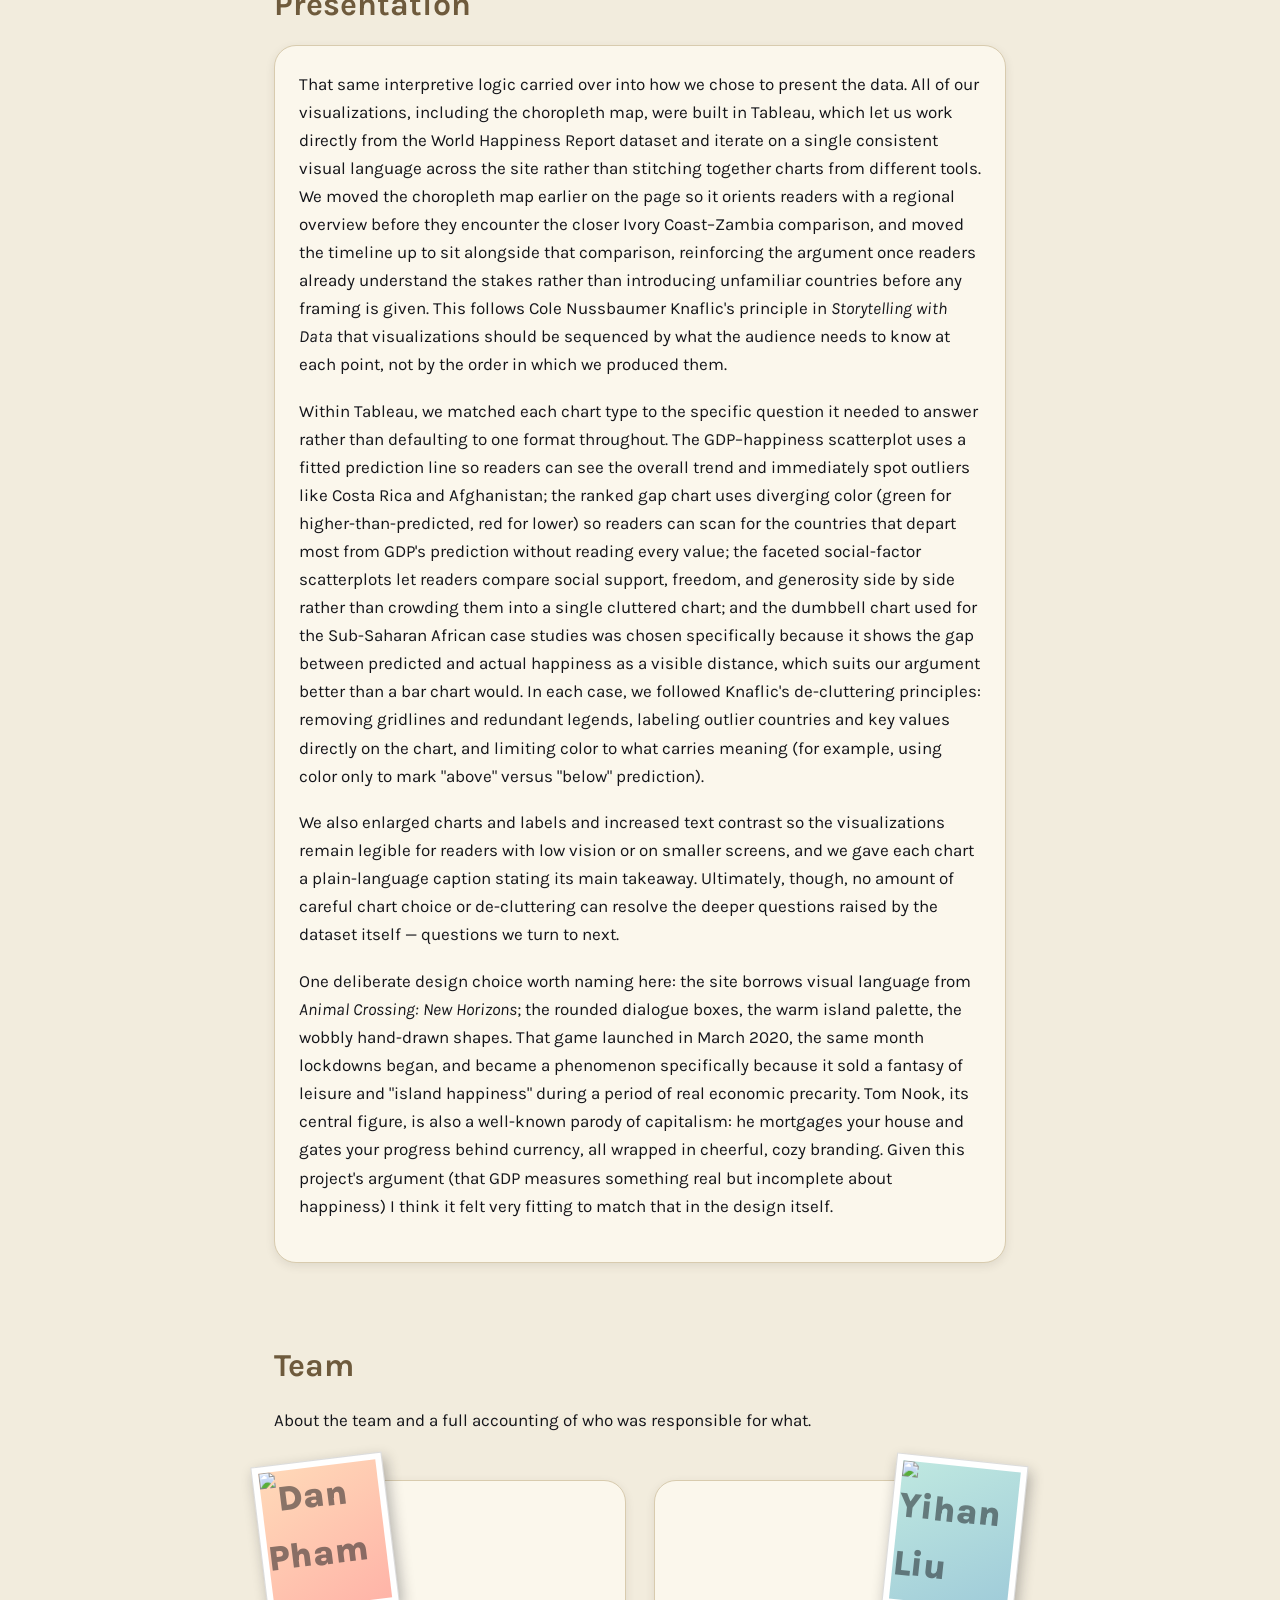
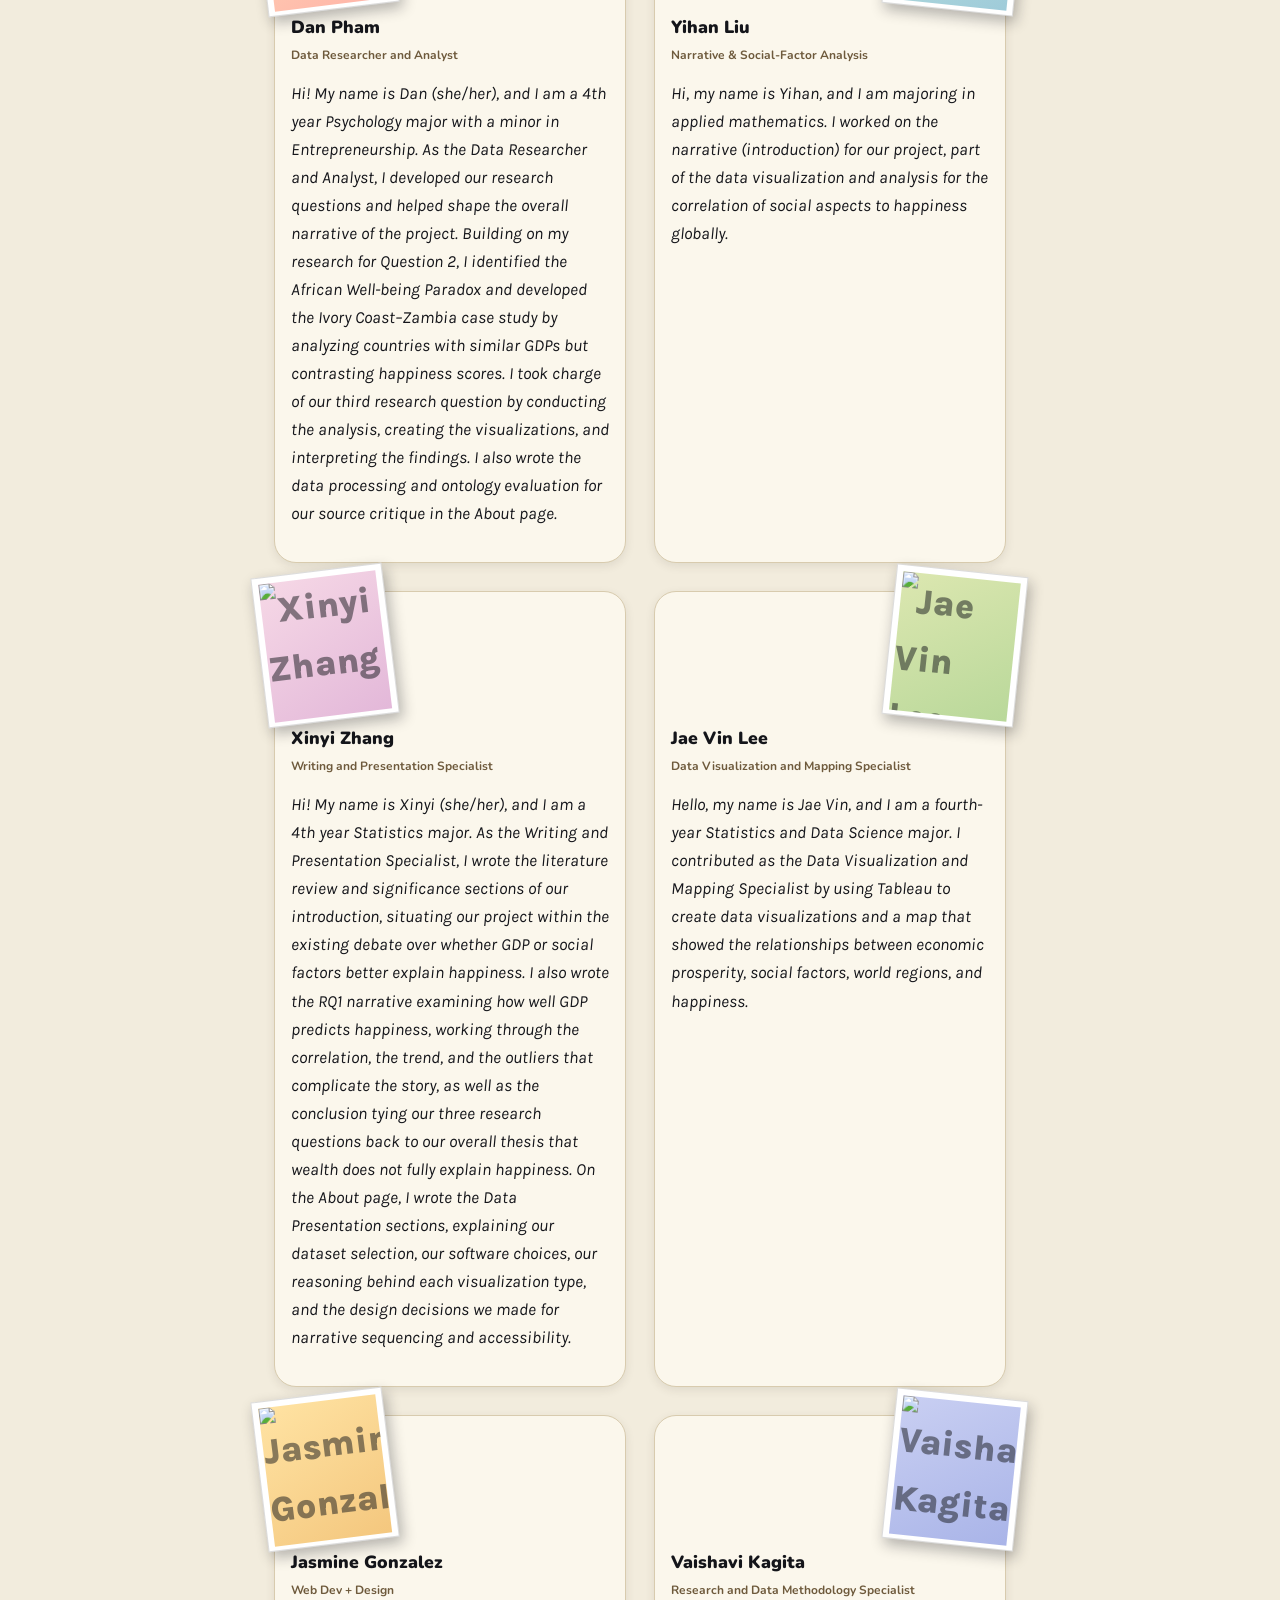
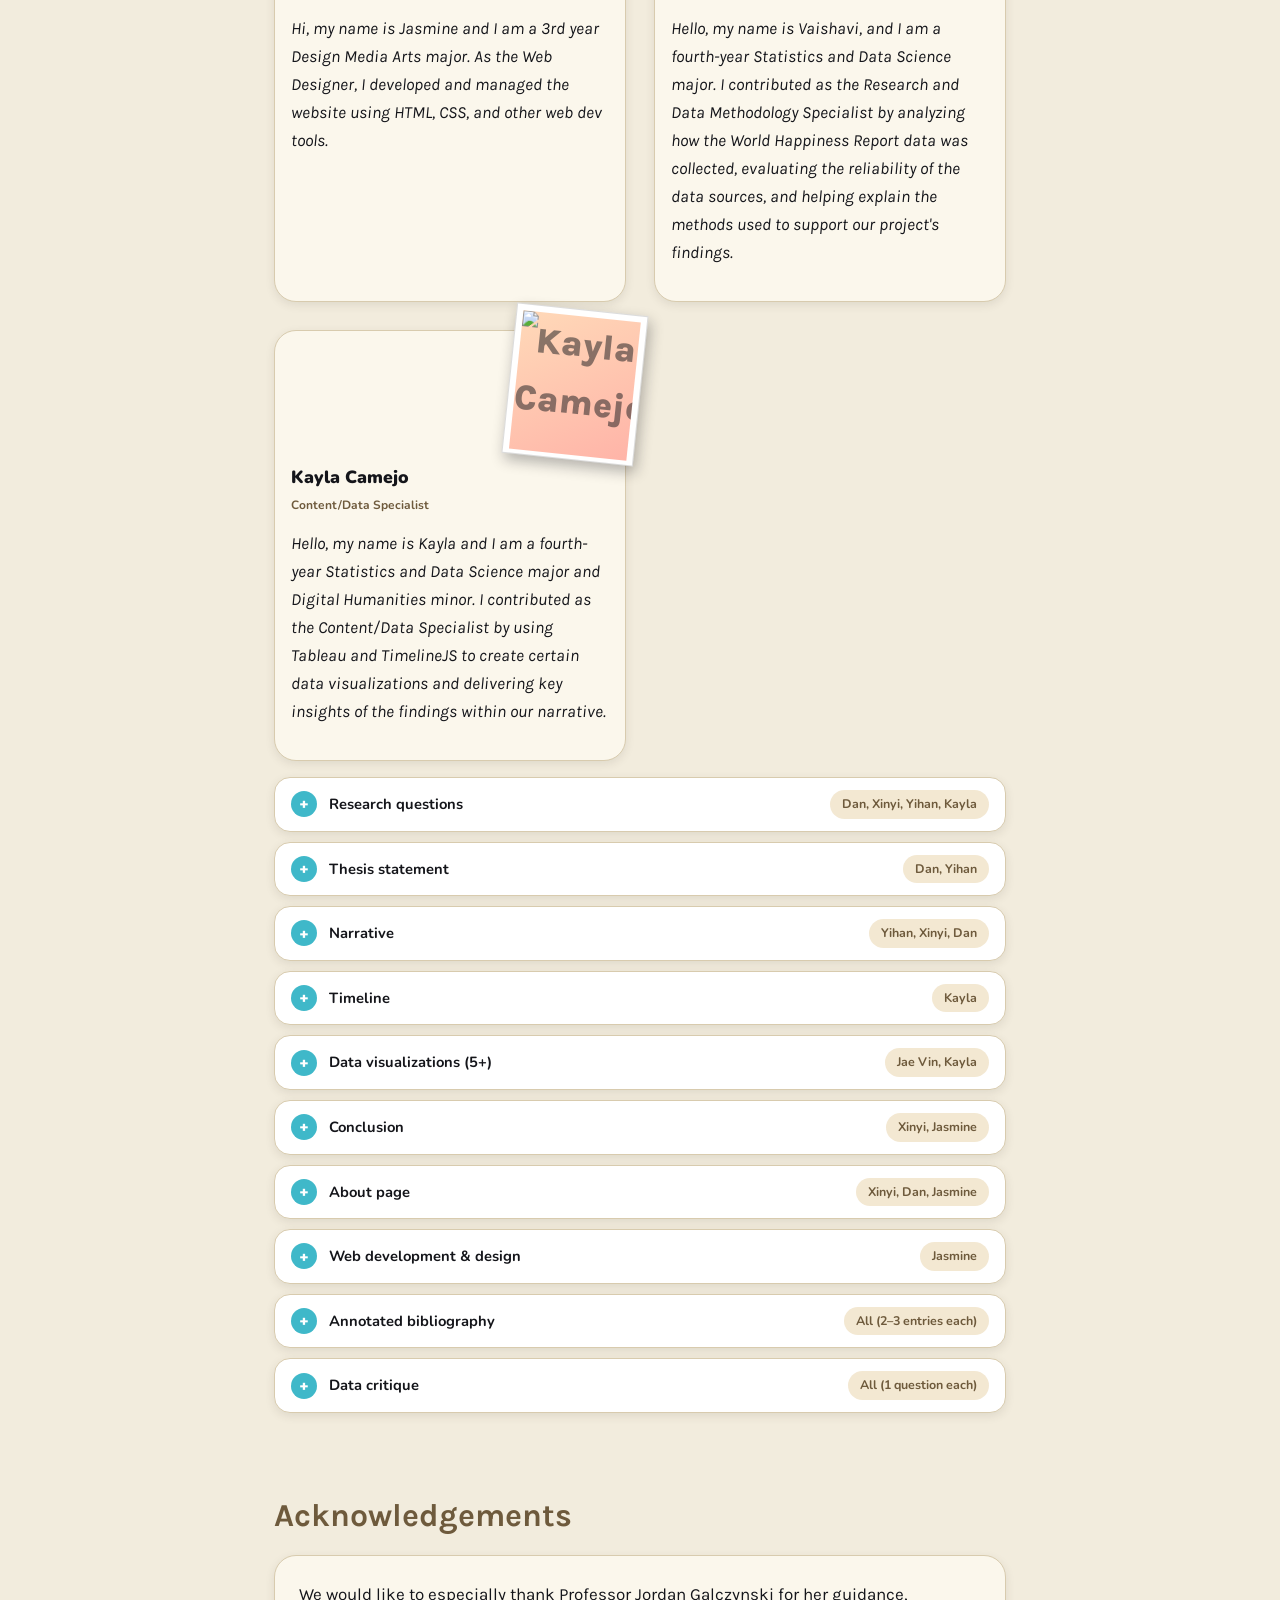
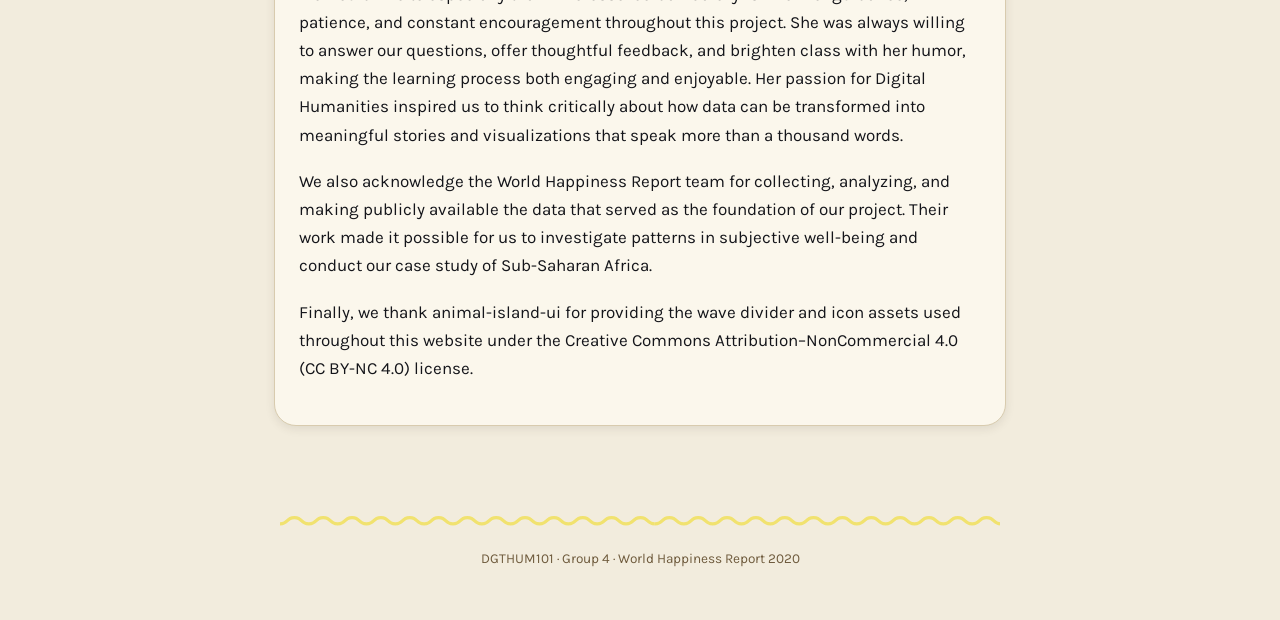
==== commit 53fd1656: "Update about.html" ====
--- a/about.html
+++ b/about.html
@@ -97,14 +97,11 @@
   <ul class="role-list">
     <li class="role-row"><span class="role-badge">+</span><span class="role-name">Research questions</span><span class="role-who">Dan, Xinyi, Yihan, Kayla</span></li>
     <li class="role-row"><span class="role-badge">+</span><span class="role-name">Thesis statement</span><span class="role-who">Dan, Yihan</span></li>
-    <li class="role-row"><span class="role-badge">+</span><span class="role-name">Narrative — Introduction</span><span class="role-who">Yihan</span></li>
-    <li class="role-row"><span class="role-badge">+</span><span class="role-name">Narrative — Literature Review</span><span class="role-who">Xinyi</span></li>
-    <li class="role-row"><span class="role-badge">+</span><span class="role-name">Narrative — Significance</span><span class="role-who">Xinyi</span></li>
+    <li class="role-row"><span class="role-badge">+</span><span class="role-name">Narrative</span><span class="role-who">Yihan, Xinyi, Dan</span></li>
     <li class="role-row"><span class="role-badge">+</span><span class="role-name">Timeline</span><span class="role-who">Kayla</span></li>
     <li class="role-row"><span class="role-badge">+</span><span class="role-name">Data visualizations (5+)</span><span class="role-who">Jae Vin, Kayla</span></li>
-    <li class="role-row"><span class="role-badge">+</span><span class="role-name">About — Sources</span><span class="role-who">Xinyi</span></li>
-    <li class="role-row"><span class="role-badge">+</span><span class="role-name">About — Processing</span><span class="role-who">Dan</span></li>
-    <li class="role-row"><span class="role-badge">+</span><span class="role-name">About — Presentation</span><span class="role-who">Jasmine, Xinyi</span></li>
+    <li class="role-row"><span class="role-badge">+</span><span class="role-name">Conclusion</span><span class="role-who">Xinyi, Jasmine</span></li>
+    <li class="role-row"><span class="role-badge">+</span><span class="role-name">About page</span><span class="role-who">Xinyi, Dan, Jasmine</span></li>
     <li class="role-row"><span class="role-badge">+</span><span class="role-name">Web development &amp; design</span><span class="role-who">Jasmine</span></li>
     <li class="role-row"><span class="role-badge">+</span><span class="role-name">Annotated bibliography</span><span class="role-who">All (2–3 entries each)</span></li>
     <li class="role-row"><span class="role-badge">+</span><span class="role-name">Data critique</span><span class="role-who">All (1 question each)</span></li>
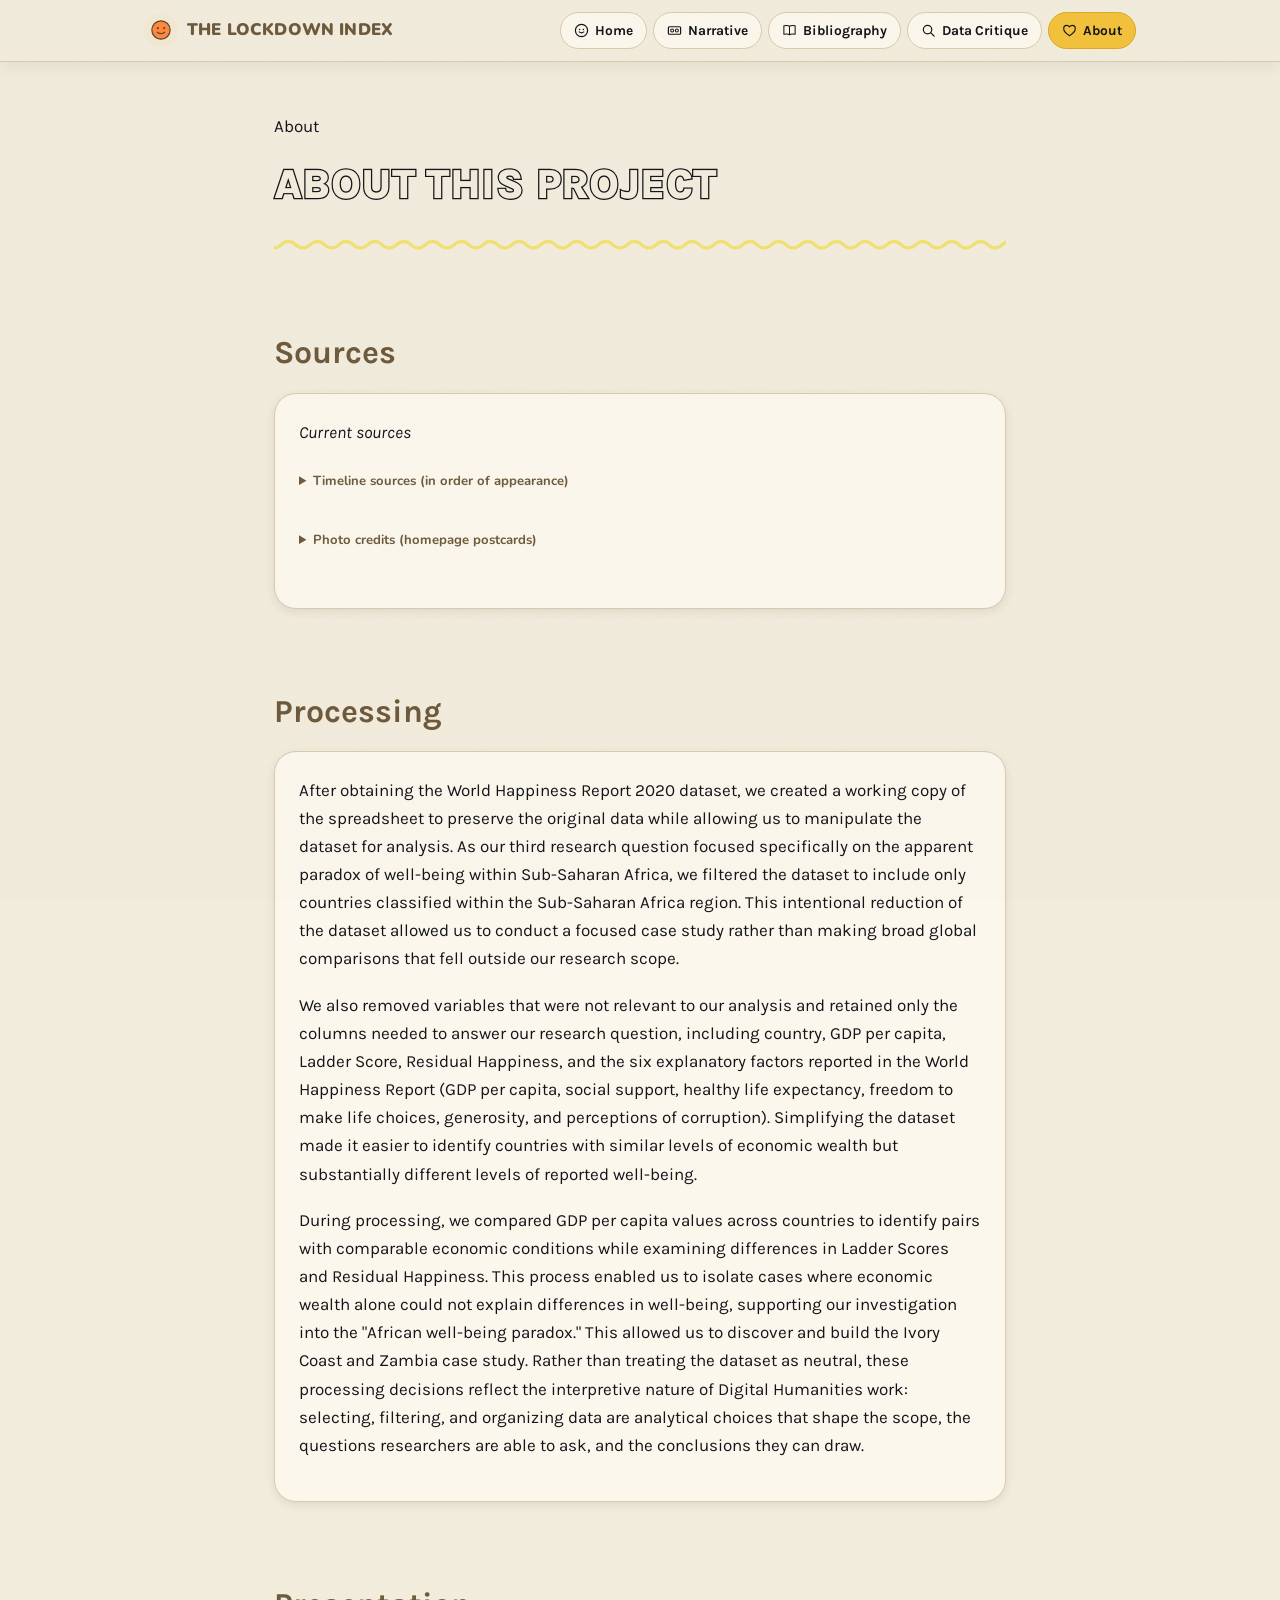
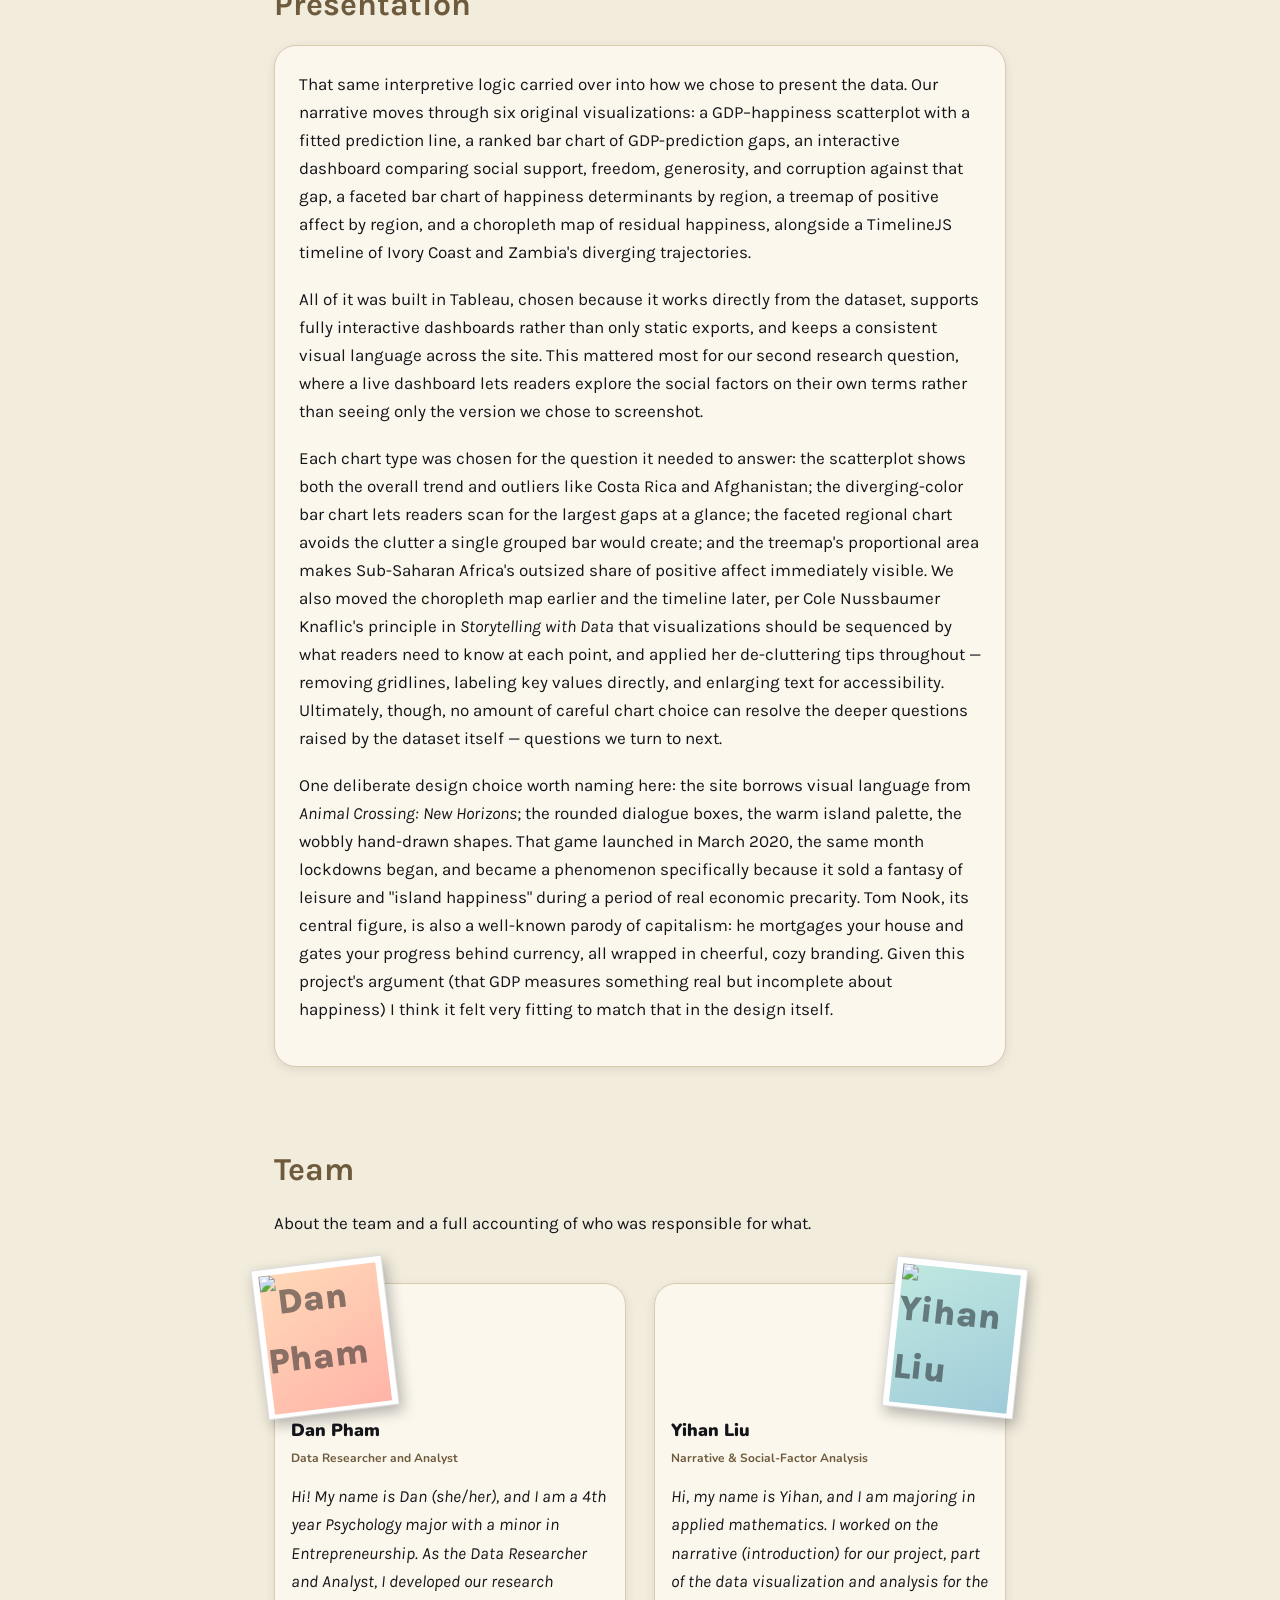
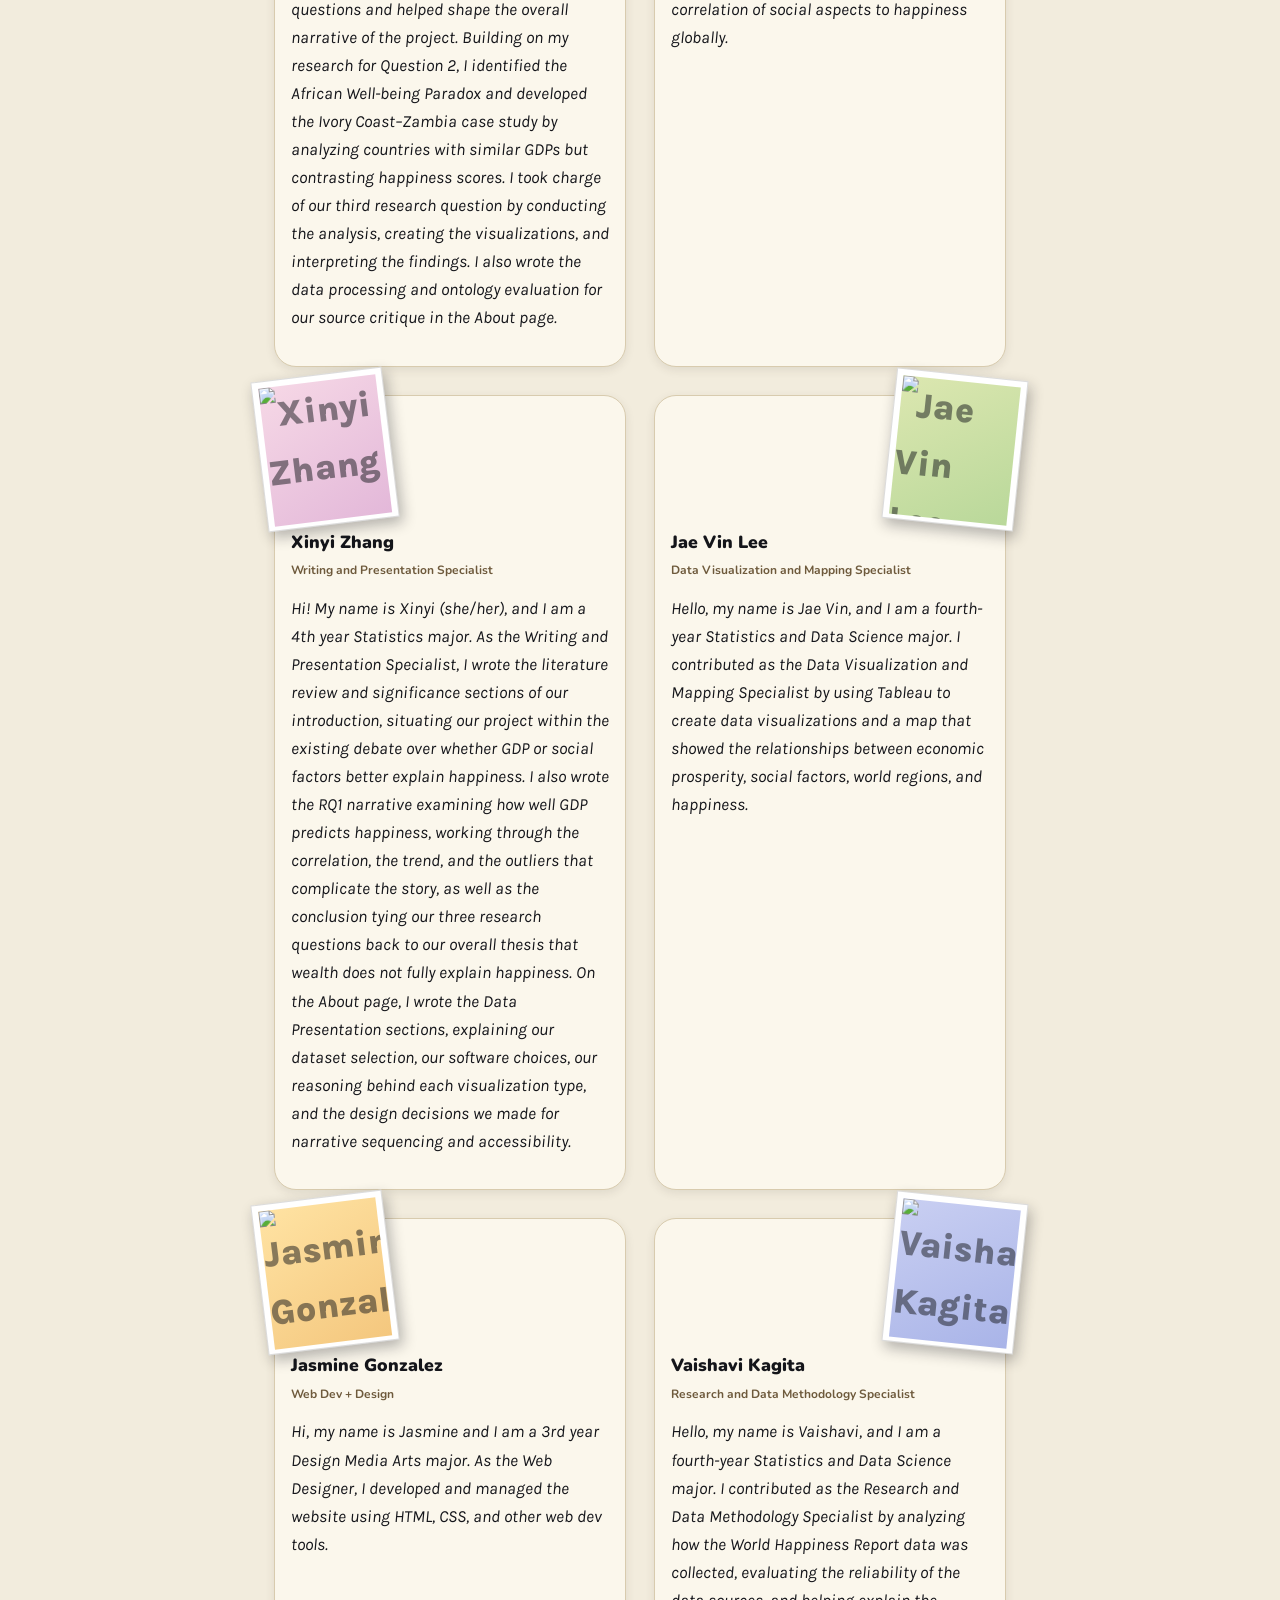
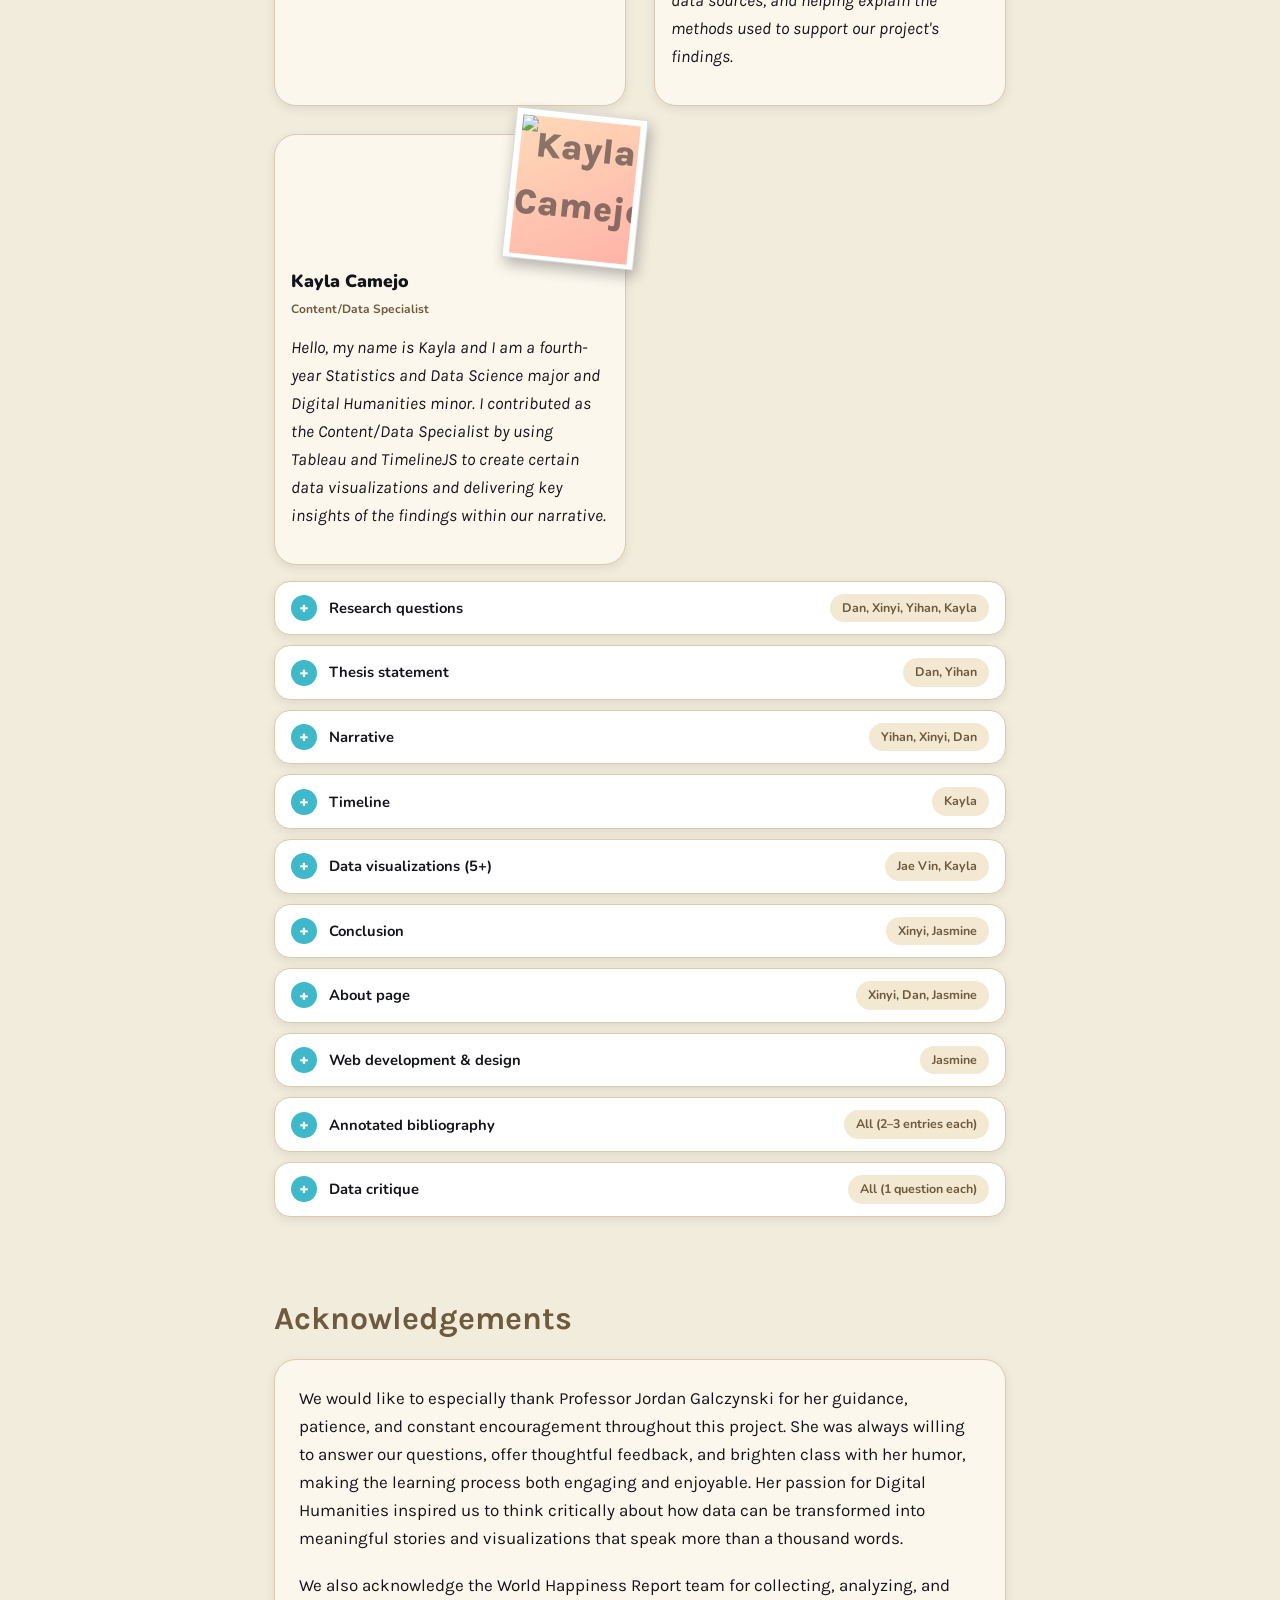
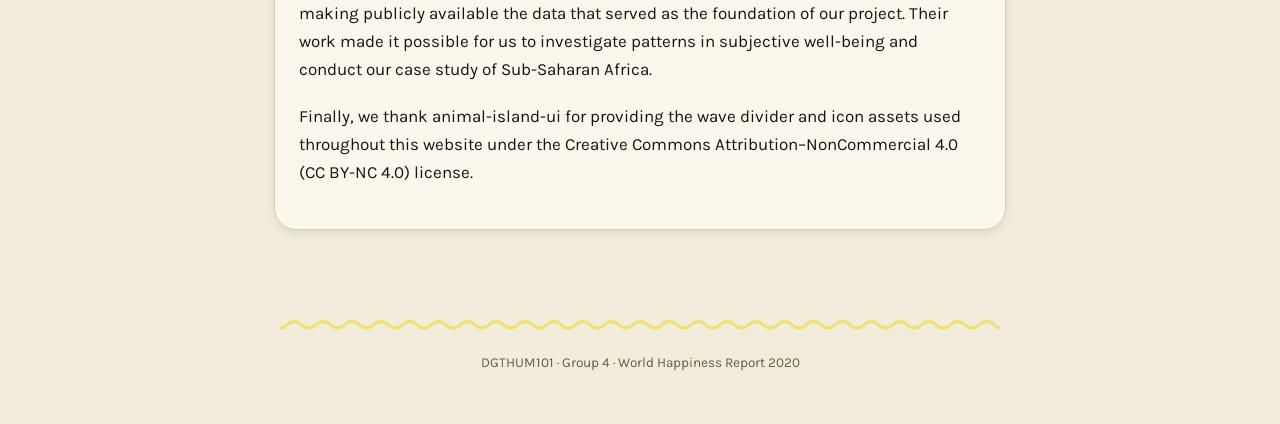
==== commit a497271c: "Update about.html" ====
--- a/about.html
+++ b/about.html
@@ -73,9 +73,9 @@
 
   <h2>Presentation</h2>
   <div class="card">
-    <p>That same interpretive logic carried over into how we chose to present the data. All of our visualizations, including the choropleth map, were built in Tableau, which let us work directly from the World Happiness Report dataset and iterate on a single consistent visual language across the site rather than stitching together charts from different tools. We moved the choropleth map earlier on the page so it orients readers with a regional overview before they encounter the closer Ivory Coast–Zambia comparison, and moved the timeline up to sit alongside that comparison, reinforcing the argument once readers already understand the stakes rather than introducing unfamiliar countries before any framing is given. This follows Cole Nussbaumer Knaflic's principle in <em>Storytelling with Data</em> that visualizations should be sequenced by what the audience needs to know at each point, not by the order in which we produced them.</p>
-    <p>Within Tableau, we matched each chart type to the specific question it needed to answer rather than defaulting to one format throughout. The GDP–happiness scatterplot uses a fitted prediction line so readers can see the overall trend and immediately spot outliers like Costa Rica and Afghanistan; the ranked gap chart uses diverging color (green for higher-than-predicted, red for lower) so readers can scan for the countries that depart most from GDP's prediction without reading every value; the faceted social-factor scatterplots let readers compare social support, freedom, and generosity side by side rather than crowding them into a single cluttered chart; and the dumbbell chart used for the Sub-Saharan African case studies was chosen specifically because it shows the gap between predicted and actual happiness as a visible distance, which suits our argument better than a bar chart would. In each case, we followed Knaflic's de-cluttering principles: removing gridlines and redundant legends, labeling outlier countries and key values directly on the chart, and limiting color to what carries meaning (for example, using color only to mark "above" versus "below" prediction).</p>
-    <p>We also enlarged charts and labels and increased text contrast so the visualizations remain legible for readers with low vision or on smaller screens, and we gave each chart a plain-language caption stating its main takeaway. Ultimately, though, no amount of careful chart choice or de-cluttering can resolve the deeper questions raised by the dataset itself — questions we turn to next.</p>
+    <p>That same interpretive logic carried over into how we chose to present the data. Our narrative moves through six original visualizations: a GDP–happiness scatterplot with a fitted prediction line, a ranked bar chart of GDP-prediction gaps, an interactive dashboard comparing social support, freedom, generosity, and corruption against that gap, a faceted bar chart of happiness determinants by region, a treemap of positive affect by region, and a choropleth map of residual happiness, alongside a TimelineJS timeline of Ivory Coast and Zambia's diverging trajectories.</p>
+    <p>All of it was built in Tableau, chosen because it works directly from the dataset, supports fully interactive dashboards rather than only static exports, and keeps a consistent visual language across the site. This mattered most for our second research question, where a live dashboard lets readers explore the social factors on their own terms rather than seeing only the version we chose to screenshot.</p>
+    <p>Each chart type was chosen for the question it needed to answer: the scatterplot shows both the overall trend and outliers like Costa Rica and Afghanistan; the diverging-color bar chart lets readers scan for the largest gaps at a glance; the faceted regional chart avoids the clutter a single grouped bar would create; and the treemap's proportional area makes Sub-Saharan Africa's outsized share of positive affect immediately visible. We also moved the choropleth map earlier and the timeline later, per Cole Nussbaumer Knaflic's principle in <em>Storytelling with Data</em> that visualizations should be sequenced by what readers need to know at each point, and applied her de-cluttering tips throughout — removing gridlines, labeling key values directly, and enlarging text for accessibility. Ultimately, though, no amount of careful chart choice can resolve the deeper questions raised by the dataset itself — questions we turn to next.</p>
     <p>One deliberate design choice worth naming here: the site borrows visual language from <em>Animal Crossing: New Horizons</em>; the rounded dialogue boxes, the warm island palette, the wobbly hand-drawn shapes. That game launched in March 2020, the same month lockdowns began, and became a phenomenon specifically because it sold a fantasy of leisure and "island happiness" during a period of real economic precarity. Tom Nook, its central figure, is also a well-known parody of capitalism: he mortgages your house and gates your progress behind currency, all wrapped in cheerful, cozy branding. Given this project's argument (that GDP measures something real but incomplete about happiness) I think it felt very fitting to match that in the design itself.</p>
   </div>
 
